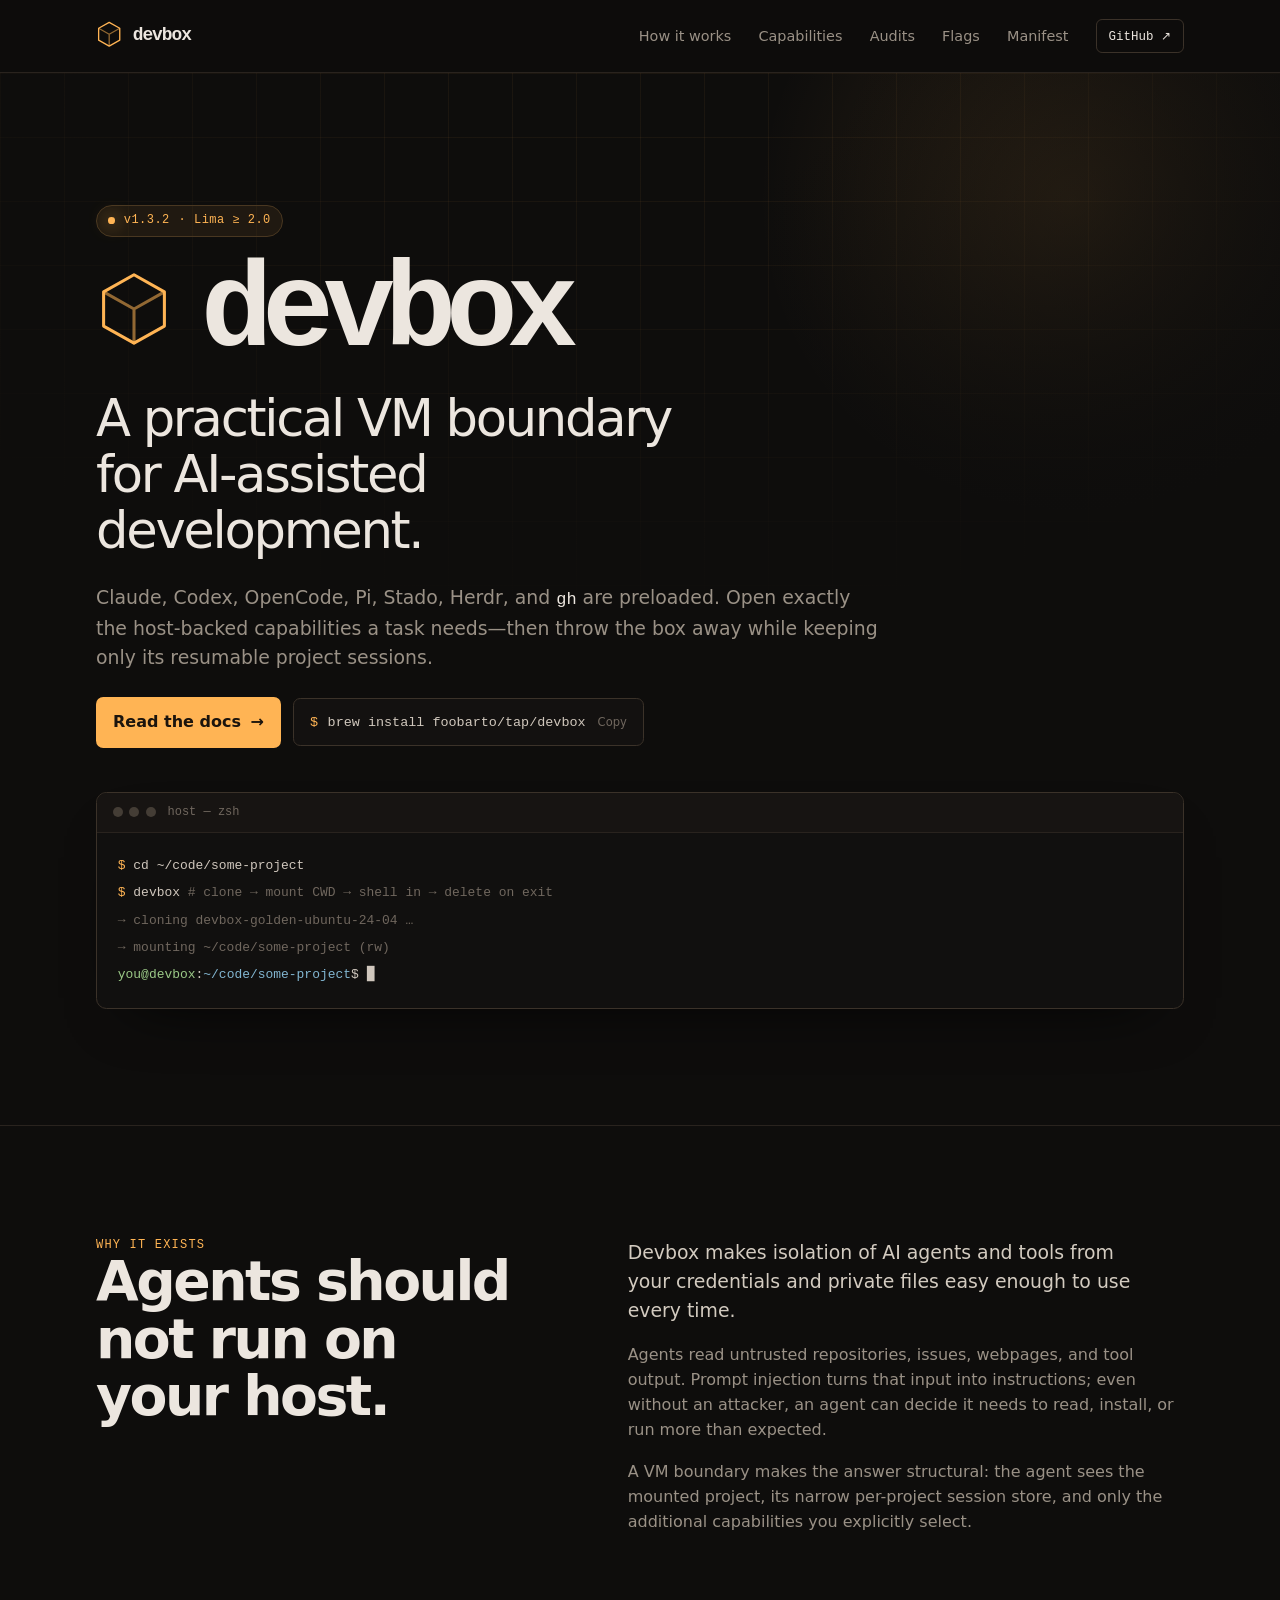
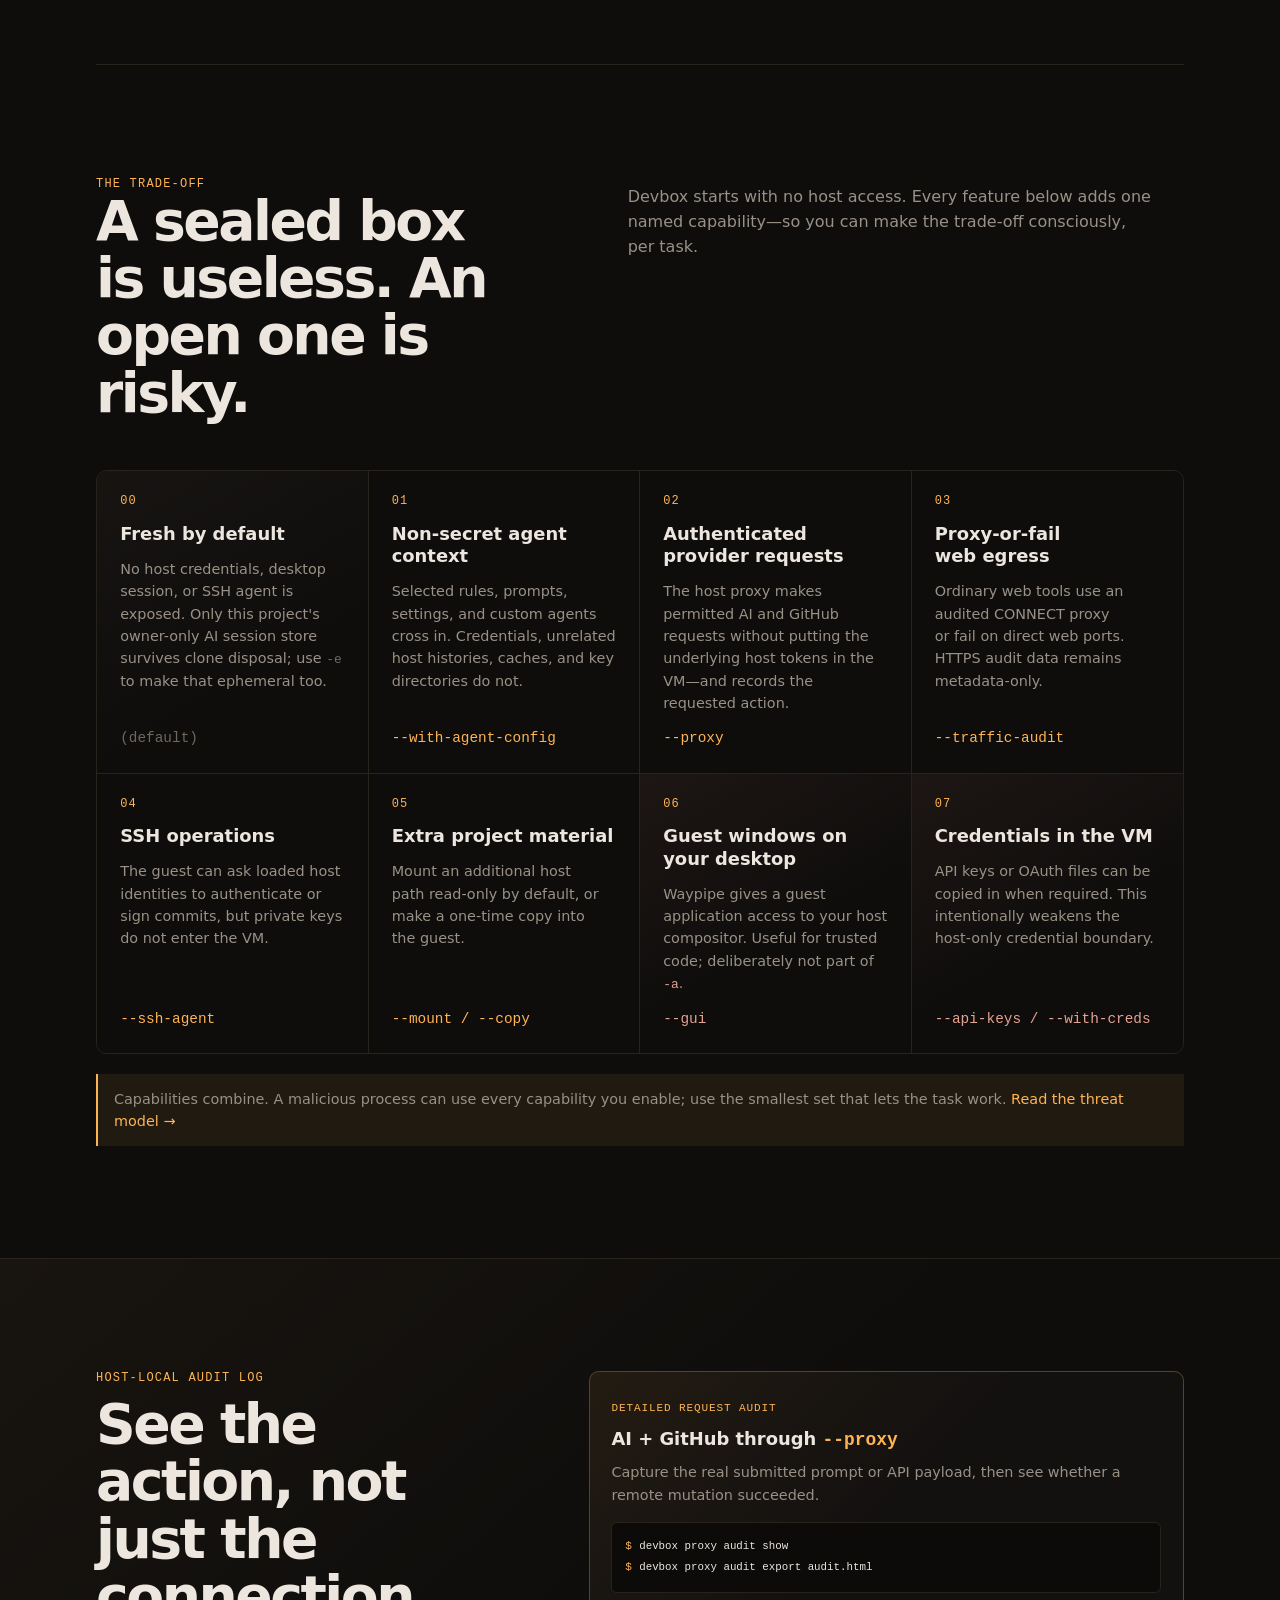
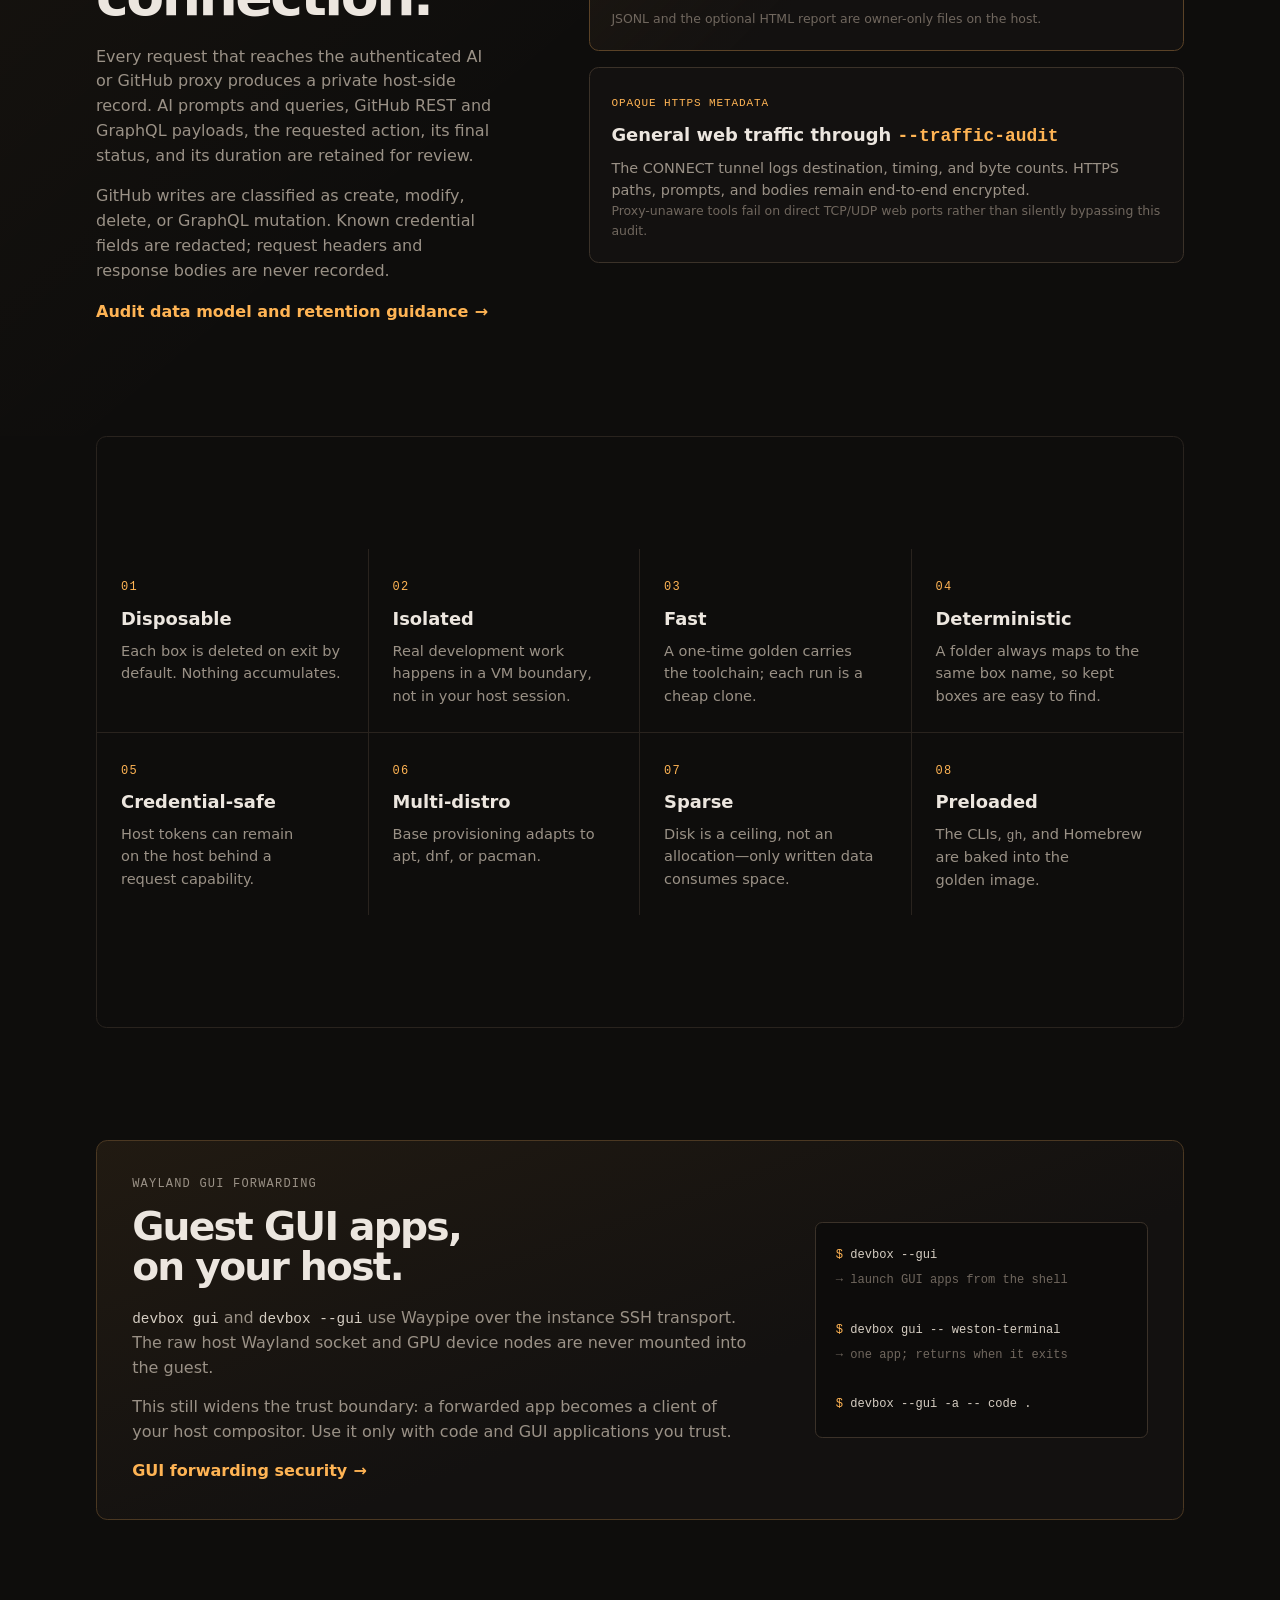
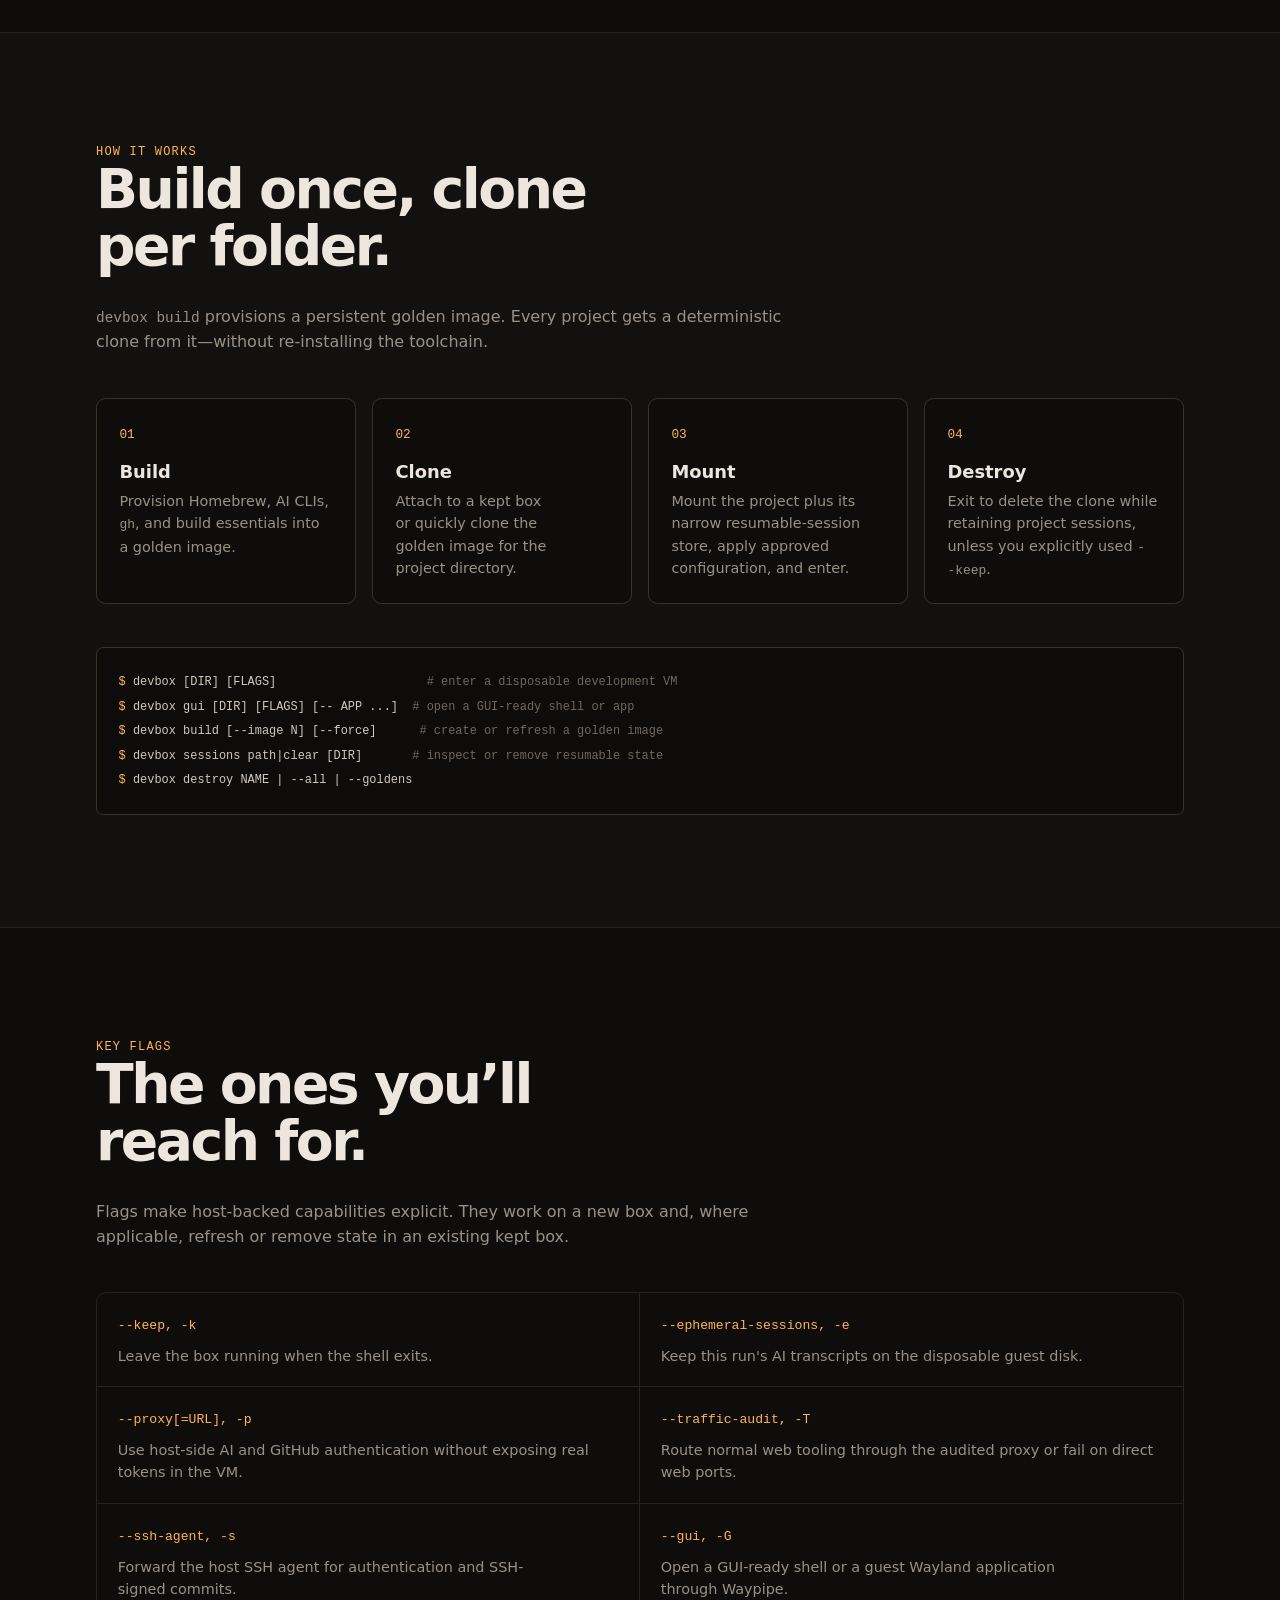
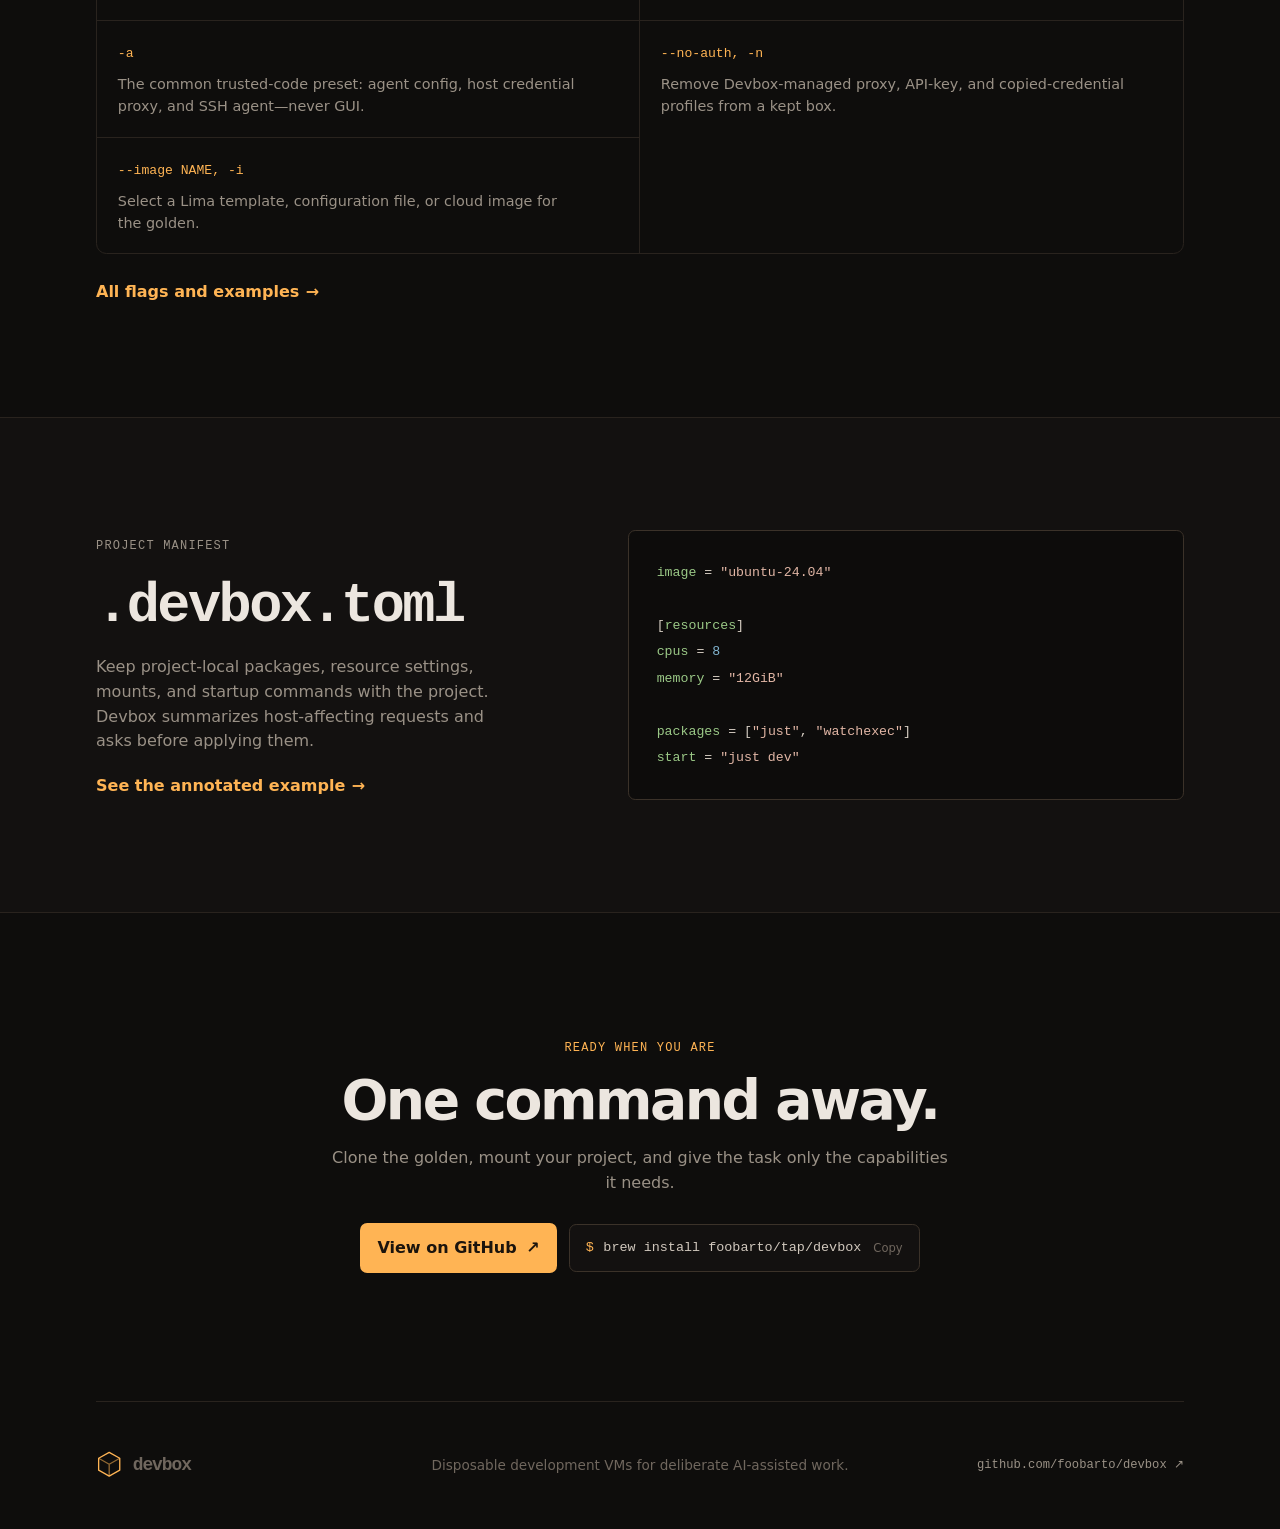
==== docs/index.html @ a34a67bb "Release v1.3.2 Survive a degraded GitHub raw-content tier when fetching the Homebrew installer, fail" ====
<!doctype html>
<html lang="en">
  <head>
    <meta charset="utf-8">
    <meta name="viewport" content="width=device-width, initial-scale=1">
    <meta name="description" content="Disposable, CWD-mounted development VMs on Lima/QEMU, built for secure AI-assisted development.">
    <meta name="theme-color" content="#0e0d0c">
    <link rel="canonical" href="https://devbox.foobarto.me/">
    <link rel="icon" href="assets/favicon.svg" type="image/svg+xml">
    <meta property="og:title" content="devbox — agents should not run on your host">
    <meta property="og:description" content="Disposable, CWD-mounted development VMs with explicit, capability-based access to host services.">
    <meta property="og:type" content="website">
    <meta property="og:url" content="https://devbox.foobarto.me/">
    <title>devbox — disposable development VMs</title>
    <link rel="stylesheet" href="assets/site.css">
    <script defer src="assets/site.js"></script>
  </head>
  <body>
    <a class="skip-link" href="#main">Skip to content</a>
    <header class="site-header">
      <a class="brand" href="#top" aria-label="devbox home">
        <svg class="brand-mark" viewBox="0 0 60 66" aria-hidden="true">
          <path d="M30 3 54 16.5v27L30 57 6 43.5v-27L30 3Z"></path>
          <path d="m6 16.5 24 13.5 24-13.5M30 30v27"></path>
        </svg>
        <span>devbox</span>
      </a>
      <button class="menu-button" type="button" aria-expanded="false" aria-controls="site-nav">
        <span class="sr-only">Toggle navigation</span>
        <span></span><span></span>
      </button>
      <nav id="site-nav" class="site-nav" aria-label="Main navigation">
        <a href="#how">How it works</a>
        <a href="#capabilities">Capabilities</a>
        <a href="#audit">Audits</a>
        <a href="#flags">Flags</a>
        <a href="#manifest">Manifest</a>
        <a class="github-link" href="https://github.com/foobarto/devbox">GitHub <span aria-hidden="true">↗</span></a>
      </nav>
    </header>

    <main id="main">
      <section id="top" class="hero section-grid">
        <div class="hero-glow" aria-hidden="true"></div>
        <div class="shell hero-copy">
          <p class="eyebrow"><span class="status-dot" aria-hidden="true"></span> <span data-current-version>v1.3.2</span> · Lima ≥ 2.0</p>
          <div class="hero-title">
            <svg class="hero-mark" viewBox="0 0 60 66" aria-hidden="true">
              <path d="M30 3 54 16.5v27L30 57 6 43.5v-27L30 3Z"></path>
              <path d="m6 16.5 24 13.5 24-13.5M30 30v27"></path>
            </svg>
            <h1>devbox</h1>
          </div>
          <p class="hero-lede">A practical VM boundary for AI-assisted development.</p>
          <p class="hero-detail">Claude, Codex, OpenCode, Pi, Stado, Herdr, and <code>gh</code> are preloaded. Open exactly the host-backed capabilities a task needs—then throw the box away while keeping only its resumable project sessions.</p>
          <div class="hero-actions">
            <a class="button button-primary" href="https://github.com/foobarto/devbox#readme">Read the docs <span aria-hidden="true">→</span></a>
            <button class="install-command" type="button" data-copy="brew install foobarto/tap/devbox" aria-label="Copy installation command">
              <span aria-hidden="true">$</span> brew install foobarto/tap/devbox <span class="copy-label">Copy</span>
            </button>
          </div>
          <div class="terminal" aria-label="Example devbox session">
            <div class="terminal-bar"><span></span><span></span><span></span><small>host — zsh</small></div>
            <pre><code><span class="prompt">$</span> cd ~/code/some-project
<span class="prompt">$</span> devbox <span class="comment"># clone → mount CWD → shell in → delete on exit</span>
<span class="output">→ cloning devbox-golden-ubuntu-24-04 …</span>
<span class="output">→ mounting ~/code/some-project (rw)</span>
<span class="user">you@devbox</span>:<span class="path">~/code/some-project</span>$ <span class="cursor">▊</span></code></pre>
          </div>
        </div>
      </section>

      <section class="intro shell section">
        <div>
          <p class="eyebrow">WHY IT EXISTS</p>
          <h2>Agents should not run on your host.</h2>
        </div>
        <div class="prose">
          <p class="lead">Devbox makes isolation of AI agents and tools from your credentials and private files easy enough to use every time.</p>
          <p>Agents read untrusted repositories, issues, webpages, and tool output. Prompt injection turns that input into instructions; even without an attacker, an agent can decide it needs to read, install, or run more than expected.</p>
          <p>A VM boundary makes the answer structural: the agent sees the mounted project, its narrow per-project session store, and only the additional capabilities you explicitly select.</p>
        </div>
      </section>

      <section id="capabilities" class="shell section section-capabilities">
        <div class="section-heading">
          <div>
            <p class="eyebrow">THE TRADE-OFF</p>
            <h2>A sealed box is useless. An open one is risky.</h2>
          </div>
          <p>Devbox starts with no host access. Every feature below adds one named capability—so you can make the trade-off consciously, per task.</p>
        </div>
        <div class="capability-grid">
          <article class="capability default">
            <p class="capability-number">00</p><h3>Fresh by default</h3>
            <p>No host credentials, desktop session, or SSH agent is exposed. Only this project's owner-only AI session store survives clone disposal; use <code>-e</code> to make that ephemeral too.</p>
            <code>(default)</code>
          </article>
          <article class="capability">
            <p class="capability-number">01</p><h3>Non-secret agent context</h3>
            <p>Selected rules, prompts, settings, and custom agents cross in. Credentials, unrelated host histories, caches, and key directories do not.</p>
            <code>--with-agent-config</code>
          </article>
          <article class="capability">
            <p class="capability-number">02</p><h3>Authenticated provider requests</h3>
            <p>The host proxy makes permitted AI and GitHub requests without putting the underlying host tokens in the VM—and records the requested action.</p>
            <code>--proxy</code>
          </article>
          <article class="capability">
            <p class="capability-number">03</p><h3>Proxy-or-fail web egress</h3>
            <p>Ordinary web tools use an audited CONNECT proxy or fail on direct web ports. HTTPS audit data remains metadata-only.</p>
            <code>--traffic-audit</code>
          </article>
          <article class="capability">
            <p class="capability-number">04</p><h3>SSH operations</h3>
            <p>The guest can ask loaded host identities to authenticate or sign commits, but private keys do not enter the VM.</p>
            <code>--ssh-agent</code>
          </article>
          <article class="capability">
            <p class="capability-number">05</p><h3>Extra project material</h3>
            <p>Mount an additional host path read-only by default, or make a one-time copy into the guest.</p>
            <code>--mount / --copy</code>
          </article>
          <article class="capability warning">
            <p class="capability-number">06</p><h3>Guest windows on your desktop</h3>
            <p>Waypipe gives a guest application access to your host compositor. Useful for trusted code; deliberately not part of <code>-a</code>.</p>
            <code>--gui</code>
          </article>
          <article class="capability warning">
            <p class="capability-number">07</p><h3>Credentials in the VM</h3>
            <p>API keys or OAuth files can be copied in when required. This intentionally weakens the host-only credential boundary.</p>
            <code>--api-keys / --with-creds</code>
          </article>
        </div>
        <p class="security-note">Capabilities combine. A malicious process can use every capability you enable; use the smallest set that lets the task work. <a href="https://github.com/foobarto/devbox/blob/main/docs/agent-capabilities-security.md">Read the threat model <span aria-hidden="true">→</span></a></p>
      </section>

      <section id="audit" class="audit section">
        <div class="shell audit-layout">
          <div class="audit-copy">
            <p class="eyebrow">HOST-LOCAL AUDIT LOG</p>
            <h2>See the action, not just the connection.</h2>
            <p>Every request that reaches the authenticated AI or GitHub proxy produces a private host-side record. AI prompts and queries, GitHub REST and GraphQL payloads, the requested action, its final status, and its duration are retained for review.</p>
            <p>GitHub writes are classified as create, modify, delete, or GraphQL mutation. Known credential fields are redacted; request headers and response bodies are never recorded.</p>
            <a class="text-link" href="https://github.com/foobarto/devbox/blob/main/docs/proxy-audit.md">Audit data model and retention guidance <span aria-hidden="true">→</span></a>
          </div>
          <div class="audit-cards">
            <article>
              <span>DETAILED REQUEST AUDIT</span>
              <h3>AI + GitHub through <code>--proxy</code></h3>
              <p>Capture the real submitted prompt or API payload, then see whether a remote mutation succeeded.</p>
              <pre><code><span class="prompt">$</span> devbox proxy audit show
<span class="prompt">$</span> devbox proxy audit export audit.html</code></pre>
              <small>JSONL and the optional HTML report are owner-only files on the host.</small>
            </article>
            <article>
              <span>OPAQUE HTTPS METADATA</span>
              <h3>General web traffic through <code>--traffic-audit</code></h3>
              <p>The CONNECT tunnel logs destination, timing, and byte counts. HTTPS paths, prompts, and bodies remain end-to-end encrypted.</p>
              <small>Proxy-unaware tools fail on direct TCP/UDP web ports rather than silently bypassing this audit.</small>
            </article>
          </div>
        </div>
      </section>

      <section class="shell value-grid section" aria-label="Devbox properties">
        <article><span>01</span><h3>Disposable</h3><p>Each box is deleted on exit by default. Nothing accumulates.</p></article>
        <article><span>02</span><h3>Isolated</h3><p>Real development work happens in a VM boundary, not in your host session.</p></article>
        <article><span>03</span><h3>Fast</h3><p>A one-time golden carries the toolchain; each run is a cheap clone.</p></article>
        <article><span>04</span><h3>Deterministic</h3><p>A folder always maps to the same box name, so kept boxes are easy to find.</p></article>
        <article><span>05</span><h3>Credential-safe</h3><p>Host tokens can remain on the host behind a request capability.</p></article>
        <article><span>06</span><h3>Multi-distro</h3><p>Base provisioning adapts to apt, dnf, or pacman.</p></article>
        <article><span>07</span><h3>Sparse</h3><p>Disk is a ceiling, not an allocation—only written data consumes space.</p></article>
        <article><span>08</span><h3>Preloaded</h3><p>The CLIs, <code>gh</code>, and Homebrew are baked into the golden image.</p></article>
      </section>

      <section class="shell feature-panel" aria-labelledby="gui-title">
        <div>
          <p class="eyebrow">WAYLAND GUI FORWARDING</p>
          <h2 id="gui-title">Guest GUI apps, on your host.</h2>
          <p><code>devbox gui</code> and <code>devbox --gui</code> use Waypipe over the instance SSH transport. The raw host Wayland socket and GPU device nodes are never mounted into the guest.</p>
          <p class="muted">This still widens the trust boundary: a forwarded app becomes a client of your host compositor. Use it only with code and GUI applications you trust.</p>
          <a class="text-link" href="https://github.com/foobarto/devbox/blob/main/docs/gui-security.md">GUI forwarding security <span aria-hidden="true">→</span></a>
        </div>
        <pre class="command-block"><code><span class="prompt">$</span> devbox --gui
<span class="comment">→ launch GUI apps from the shell</span>

<span class="prompt">$</span> devbox gui -- weston-terminal
<span class="comment">→ one app; returns when it exits</span>

<span class="prompt">$</span> devbox --gui -a -- code .</code></pre>
      </section>

      <section id="how" class="how section">
        <div class="shell">
          <div class="section-heading stacked">
            <div><p class="eyebrow">HOW IT WORKS</p><h2>Build once, clone per folder.</h2></div>
            <p><code>devbox build</code> provisions a persistent golden image. Every project gets a deterministic clone from it—without re-installing the toolchain.</p>
          </div>
          <ol class="steps">
            <li><span>01</span><h3>Build</h3><p>Provision Homebrew, AI CLIs, <code>gh</code>, and build essentials into a golden image.</p></li>
            <li><span>02</span><h3>Clone</h3><p>Attach to a kept box or quickly clone the golden image for the project directory.</p></li>
            <li><span>03</span><h3>Mount</h3><p>Mount the project plus its narrow resumable-session store, apply approved configuration, and enter.</p></li>
            <li><span>04</span><h3>Destroy</h3><p>Exit to delete the clone while retaining project sessions, unless you explicitly used <code>--keep</code>.</p></li>
          </ol>
          <pre class="usage-block"><code><span class="prompt">$</span> devbox [DIR] [FLAGS]                     <span class="comment"># enter a disposable development VM</span>
<span class="prompt">$</span> devbox gui [DIR] [FLAGS] [-- APP ...]  <span class="comment"># open a GUI-ready shell or app</span>
<span class="prompt">$</span> devbox build [--image N] [--force]      <span class="comment"># create or refresh a golden image</span>
<span class="prompt">$</span> devbox sessions path|clear [DIR]       <span class="comment"># inspect or remove resumable state</span>
<span class="prompt">$</span> devbox destroy NAME | --all | --goldens</code></pre>
        </div>
      </section>

      <section id="flags" class="shell section">
        <div class="section-heading stacked"><div><p class="eyebrow">KEY FLAGS</p><h2>The ones you’ll reach for.</h2></div><p>Flags make host-backed capabilities explicit. They work on a new box and, where applicable, refresh or remove state in an existing kept box.</p></div>
        <div class="flag-list">
          <article><code>--keep, -k</code><p>Leave the box running when the shell exits.</p></article>
          <article><code>--ephemeral-sessions, -e</code><p>Keep this run's AI transcripts on the disposable guest disk.</p></article>
          <article><code>--proxy[=URL], -p</code><p>Use host-side AI and GitHub authentication without exposing real tokens in the VM.</p></article>
          <article><code>--traffic-audit, -T</code><p>Route normal web tooling through the audited proxy or fail on direct web ports.</p></article>
          <article><code>--ssh-agent, -s</code><p>Forward the host SSH agent for authentication and SSH-signed commits.</p></article>
          <article><code>--gui, -G</code><p>Open a GUI-ready shell or a guest Wayland application through Waypipe.</p></article>
          <article><code>-a</code><p>The common trusted-code preset: agent config, host credential proxy, and SSH agent—never GUI.</p></article>
          <article><code>--no-auth, -n</code><p>Remove Devbox-managed proxy, API-key, and copied-credential profiles from a kept box.</p></article>
          <article><code>--image NAME, -i</code><p>Select a Lima template, configuration file, or cloud image for the golden.</p></article>
        </div>
        <a class="text-link" href="https://github.com/foobarto/devbox#usage">All flags and examples <span aria-hidden="true">→</span></a>
      </section>

      <section id="manifest" class="manifest section">
        <div class="shell manifest-layout">
          <div><p class="eyebrow">PROJECT MANIFEST</p><h2><code>.devbox.toml</code></h2><p>Keep project-local packages, resource settings, mounts, and startup commands with the project. Devbox summarizes host-affecting requests and asks before applying them.</p><a class="text-link" href="https://github.com/foobarto/devbox/blob/main/examples/.devbox.toml">See the annotated example <span aria-hidden="true">→</span></a></div>
          <pre class="toml"><code><span class="toml-key">image</span> = <span class="toml-string">"ubuntu-24.04"</span>

[<span class="toml-key">resources</span>]
<span class="toml-key">cpus</span> = <span class="toml-number">8</span>
<span class="toml-key">memory</span> = <span class="toml-string">"12GiB"</span>

<span class="toml-key">packages</span> = [<span class="toml-string">"just"</span>, <span class="toml-string">"watchexec"</span>]
<span class="toml-key">start</span> = <span class="toml-string">"just dev"</span></code></pre>
        </div>
      </section>

      <section class="cta">
        <div class="shell"><p class="eyebrow">READY WHEN YOU ARE</p><h2>One command away.</h2><p>Clone the golden, mount your project, and give the task only the capabilities it needs.</p><div class="hero-actions"><a class="button button-primary" href="https://github.com/foobarto/devbox">View on GitHub <span aria-hidden="true">↗</span></a><button class="install-command" type="button" data-copy="brew install foobarto/tap/devbox"><span aria-hidden="true">$</span> brew install foobarto/tap/devbox <span class="copy-label">Copy</span></button></div></div>
      </section>
    </main>

    <footer class="site-footer shell">
      <a class="brand" href="#top" aria-label="Back to top"><svg class="brand-mark" viewBox="0 0 60 66" aria-hidden="true"><path d="M30 3 54 16.5v27L30 57 6 43.5v-27L30 3Z"></path><path d="m6 16.5 24 13.5 24-13.5M30 30v27"></path></svg><span>devbox</span></a>
      <p>Disposable development VMs for deliberate AI-assisted work.</p>
      <a href="https://github.com/foobarto/devbox">github.com/foobarto/devbox <span aria-hidden="true">↗</span></a>
    </footer>
  </body>
</html>
---- docs/assets/site.css ----
:root {
  color-scheme: dark;
  --bg: #0e0d0c;
  --surface: #131110;
  --surface-raised: #171412;
  --line: #29231e;
  --line-bright: #3b3229;
  --ink: #ece6df;
  --muted: #9a9186;
  --faint: #70675e;
  --accent: #ffb454;
  --accent-soft: rgb(255 180 84 / 0.08);
  --danger: #d98576;
  --sans: "Space Grotesk", ui-sans-serif, system-ui, -apple-system, BlinkMacSystemFont, "Segoe UI", sans-serif;
  --mono: "JetBrains Mono", "SFMono-Regular", Consolas, "Liberation Mono", monospace;
}

* { box-sizing: border-box; }
html { scroll-behavior: smooth; scroll-padding-top: 5.5rem; }
body { margin: 0; min-width: 20rem; background: var(--bg); color: var(--ink); font-family: var(--sans); line-height: 1.55; }
a { color: inherit; text-decoration: none; }
a:hover { color: var(--accent); }
button { font: inherit; }
code, pre { font-family: var(--mono); }
code { font-size: 0.9em; }

.skip-link { position: fixed; z-index: 100; top: 1rem; left: 1rem; transform: translateY(-200%); padding: 0.7rem 1rem; border-radius: 0.35rem; background: var(--accent); color: #19130c; font-weight: 700; }
.skip-link:focus { transform: none; }
.sr-only { position: absolute; width: 1px; height: 1px; overflow: hidden; clip: rect(0 0 0 0); white-space: nowrap; }
.shell { width: min(100% - 3rem, 68rem); margin: 0 auto; }
.section { padding-block: clamp(4.5rem, 9vw, 7rem); }
.section-grid { border-bottom: 1px solid var(--line); }
.eyebrow, .capability-number, .value-grid span { margin: 0; color: var(--accent); font: 500 0.75rem/1.3 var(--mono); letter-spacing: 0.1em; text-transform: uppercase; }
h1, h2, h3, p { text-wrap: pretty; }
h2 { max-width: 13ch; margin: 0; font-size: clamp(2.1rem, 5vw, 3.45rem); line-height: 1.04; letter-spacing: -0.045em; }
h3 { margin: 0; font-size: 1.12rem; line-height: 1.25; }
.muted { color: var(--faint); }
.text-link { display: inline-flex; gap: 0.4rem; align-items: center; color: var(--accent); font-weight: 600; }
.text-link:hover { color: #ffcf8f; }

.site-header { position: sticky; top: 0; z-index: 10; display: flex; align-items: center; justify-content: space-between; gap: 1.5rem; min-height: 4.55rem; padding: 0.75rem max(1.5rem, calc((100% - 68rem) / 2)); border-bottom: 1px solid var(--line); background: rgb(14 13 12 / 0.91); backdrop-filter: blur(0.75rem); }
.brand { display: inline-flex; flex: none; align-items: center; gap: 0.65rem; font: 700 1.12rem/1 var(--mono); letter-spacing: -0.06em; }
.brand:hover { color: var(--ink); }
.brand-mark { width: 1.65rem; height: 1.82rem; fill: none; stroke: var(--accent); stroke-linejoin: round; stroke-width: 3; }
.brand-mark path:last-child { opacity: 0.55; }
.site-nav { display: flex; align-items: center; gap: clamp(0.9rem, 2.6vw, 1.7rem); color: var(--muted); font-size: 0.9rem; }
.site-nav a { white-space: nowrap; }
.github-link { padding: 0.5rem 0.75rem; border: 1px solid var(--line-bright); border-radius: 0.38rem; color: var(--ink); font: 0.78rem var(--mono); }
.menu-button { display: none; border: 0; background: none; color: var(--ink); }

.hero { position: relative; overflow: hidden; isolation: isolate; padding: clamp(5rem, 13vw, 8.25rem) 0 clamp(5rem, 11vw, 7.25rem); background-image: linear-gradient(rgb(255 180 84 / 0.055) 1px, transparent 1px), linear-gradient(90deg, rgb(255 180 84 / 0.055) 1px, transparent 1px); background-size: 4rem 4rem; }
.hero::after { position: absolute; z-index: -1; inset: 0; background: radial-gradient(ellipse 105% 75% at 50% 0%, transparent 15%, var(--bg) 70%); content: ""; }
.hero-glow { position: absolute; z-index: -2; top: -13rem; right: -8rem; width: 42rem; height: 42rem; border-radius: 50%; background: radial-gradient(circle, rgb(255 180 84 / 0.13), transparent 66%); }
.hero-copy { display: grid; justify-items: start; gap: 1.55rem; animation: rise 0.7s ease both; }
.hero .eyebrow { display: inline-flex; align-items: center; gap: 0.55rem; padding: 0.45rem 0.7rem; border: 1px solid #493721; border-radius: 100vw; background: var(--accent-soft); letter-spacing: 0.04em; text-transform: none; }
.status-dot { width: 0.42rem; height: 0.42rem; border-radius: 50%; background: var(--accent); box-shadow: 0 0 1.1rem var(--accent); animation: blink 1.8s steps(1) infinite; }
.hero-title { display: flex; align-items: center; gap: clamp(1rem, 3vw, 1.8rem); }
.hero-mark { width: clamp(3.2rem, 7vw, 4.75rem); height: auto; fill: none; stroke: var(--accent); stroke-linejoin: round; stroke-width: 2.4; }
.hero-mark path:last-child { opacity: 0.55; }
h1 { margin: 0; font: 700 clamp(3.65rem, 12vw, 7.5rem) / 0.86 var(--mono); letter-spacing: -0.09em; }
.hero-lede { max-width: 19ch; margin: 0; font-size: clamp(1.9rem, 4.4vw, 3.2rem); line-height: 1.1; letter-spacing: -0.045em; }
.hero-detail { max-width: 49rem; margin: 0; color: var(--muted); font-size: clamp(1rem, 2vw, 1.18rem); }
.hero-detail code { color: var(--ink); }
.hero-actions { display: flex; flex-wrap: wrap; gap: 0.75rem; align-items: center; }
.button, .install-command { display: inline-flex; align-items: center; gap: 0.6rem; min-height: 3rem; padding: 0.75rem 1rem; border-radius: 0.45rem; border: 1px solid transparent; cursor: pointer; }
.button-primary { background: var(--accent); color: #1b140d; font-weight: 700; }
.button-primary:hover { background: #ffca80; color: #1b140d; }
.install-command { max-width: 100%; border-color: var(--line-bright); background: var(--surface); color: #d1c8bd; font: 0.84rem var(--mono); text-align: left; }
.install-command > span:first-child { color: var(--accent); }
.copy-label { margin-left: 0.15rem; color: var(--faint); font: 0.72rem var(--sans); }
.install-command:hover, .install-command:focus-visible { border-color: var(--accent); }
.terminal { width: 100%; margin-top: 1.2rem; overflow: hidden; border: 1px solid var(--line-bright); border-radius: 0.65rem; background: #11100f; box-shadow: 0 1.7rem 4rem -2.4rem #000; }
.terminal-bar { display: flex; align-items: center; gap: 0.4rem; min-height: 2.5rem; padding: 0 1rem; border-bottom: 1px solid var(--line); background: var(--surface-raised); }
.terminal-bar span { width: 0.62rem; height: 0.62rem; border-radius: 50%; background: #443d35; }
.terminal-bar small { margin-left: 0.35rem; color: var(--faint); font: 0.75rem var(--mono); }
pre { margin: 0; overflow-x: auto; }
.terminal pre { padding: 1.2rem 1.3rem; color: #d0c7bd; font-size: clamp(0.72rem, 1.8vw, 0.9rem); line-height: 1.9; }
.prompt { color: var(--accent); }.comment, .output { color: var(--faint); }.user { color: #9bc987; }.path { color: #82b6d1; }.cursor { animation: blink 1.1s steps(1) infinite; }

.intro, .section-heading, .manifest-layout { display: grid; grid-template-columns: minmax(0, 0.86fr) minmax(0, 1.14fr); gap: clamp(2.4rem, 9vw, 7rem); align-items: start; }
.prose { color: var(--muted); font-size: 1rem; }
.prose p { margin: 0 0 1.1rem; }.prose .lead { color: #d3cbc0; font-size: 1.18rem; }
.section-capabilities { border-top: 1px solid var(--line); }
.section-heading > p, .manifest-layout > div > p { max-width: 36rem; margin: 0.5rem 0 0; color: var(--muted); }
.section-heading.stacked { display: flex; flex-direction: column; gap: 1.35rem; }.section-heading.stacked > p { max-width: 44rem; }
.capability-grid { display: grid; grid-template-columns: repeat(4, 1fr); margin-top: 3rem; overflow: hidden; border: 1px solid var(--line); border-radius: 0.65rem; }
.capability { display: flex; min-height: 16rem; flex-direction: column; align-items: flex-start; gap: 0.8rem; padding: 1.45rem; border-right: 1px solid var(--line); border-bottom: 1px solid var(--line); background: var(--bg); }
.capability:nth-child(4n) { border-right: 0; }.capability:nth-last-child(-n + 4) { border-bottom: 0; }
.capability p:not(.capability-number) { margin: 0; color: var(--muted); font-size: 0.9rem; }.capability code { margin-top: auto; color: var(--accent); }
.capability.default { background: linear-gradient(150deg, var(--surface-raised), var(--bg) 70%); }.capability.default code { color: var(--faint); }.capability.warning { background: linear-gradient(150deg, rgb(217 133 118 / 0.075), var(--bg) 60%); }.capability.warning code { color: #e4a292; }
.security-note { margin: 1.25rem 0 0; padding: 0.85rem 1rem; border-left: 2px solid var(--accent); background: var(--accent-soft); color: var(--muted); font-size: 0.9rem; }
.security-note a { color: var(--accent); }

.audit { border-top: 1px solid var(--line); background: linear-gradient(140deg, rgb(255 180 84 / 0.045), transparent 48%); }.audit-layout { display: grid; grid-template-columns: minmax(0, 0.8fr) minmax(0, 1.2fr); gap: clamp(2.4rem, 8vw, 6rem); align-items: start; }.audit-copy h2 { margin: 0.55rem 0 1.2rem; }.audit-copy > p:not(.eyebrow) { margin: 0 0 1rem; color: var(--muted); }.audit-cards { display: grid; gap: 1rem; }.audit-cards article { padding: 1.35rem; border: 1px solid var(--line-bright); border-radius: 0.6rem; background: var(--surface); }.audit-cards article:first-child { border-color: #5a4227; background: linear-gradient(135deg, var(--accent-soft), var(--surface) 50%); }.audit-cards span { color: var(--accent); font: 0.69rem var(--mono); letter-spacing: 0.08em; }.audit-cards h3 { margin: 0.6rem 0; }.audit-cards h3 code { color: var(--accent); font-size: inherit; }.audit-cards p { margin: 0; color: var(--muted); font-size: 0.9rem; }.audit-cards pre { margin: 1rem 0; padding: 0.8rem; border: 1px solid var(--line); border-radius: 0.35rem; background: #0c0b0a; font-size: 0.75rem; line-height: 1.8; }.audit-cards small { display: block; color: var(--faint); font-size: 0.78rem; }

.value-grid { display: grid; grid-template-columns: repeat(4, 1fr); overflow: hidden; margin-bottom: clamp(4rem, 9vw, 7rem); border: 1px solid var(--line); border-radius: 0.65rem; }
.value-grid article { min-height: 11rem; padding: 1.5rem; border-right: 1px solid var(--line); border-bottom: 1px solid var(--line); }.value-grid article:nth-child(4n) { border-right: 0; }.value-grid article:nth-last-child(-n + 4) { border-bottom: 0; }.value-grid h3 { margin: 0.6rem 0; }.value-grid p { margin: 0; color: var(--muted); font-size: 0.91rem; }

.feature-panel { display: grid; grid-template-columns: minmax(0, 1.3fr) minmax(18rem, 0.7fr); gap: clamp(2rem, 6vw, 4rem); margin-bottom: clamp(4rem, 9vw, 7rem); padding: clamp(1.4rem, 4vw, 2.2rem); border: 1px solid #4b3822; border-radius: 0.7rem; background: linear-gradient(160deg, var(--accent-soft), var(--surface) 60%); }.feature-panel h2 { margin: 0.5rem 0 1.15rem; font-size: clamp(1.8rem, 4vw, 2.45rem); }.feature-panel p { margin: 0 0 0.9rem; color: var(--muted); }.feature-panel code { color: #d6cec3; }.command-block, .usage-block, .toml { border: 1px solid var(--line-bright); border-radius: 0.45rem; background: #0d0c0b; color: #d1c8bd; }.command-block { align-self: center; padding: 1.25rem; font-size: 0.84rem; line-height: 1.85; }

.how, .manifest { border-block: 1px solid var(--line); background: var(--surface); }.steps { display: grid; grid-template-columns: repeat(4, 1fr); gap: 1rem; margin: 2.7rem 0; padding: 0; list-style: none; }.steps li { padding: 1.4rem; border: 1px solid var(--line-bright); border-radius: 0.6rem; background: var(--bg); }.steps span { color: var(--accent); font: 0.8rem var(--mono); }.steps h3 { margin: 0.9rem 0 0.45rem; }.steps p { margin: 0; color: var(--muted); font-size: 0.9rem; }.usage-block { padding: 1.35rem; font-size: clamp(0.68rem, 1.6vw, 0.83rem); line-height: 1.85; }

.flag-list { display: grid; grid-template-columns: repeat(2, 1fr); gap: 0; margin: 2.6rem 0 1.6rem; overflow: hidden; border: 1px solid var(--line); border-radius: 0.65rem; }.flag-list article { padding: 1.2rem 1.3rem; border-right: 1px solid var(--line); border-bottom: 1px solid var(--line); }.flag-list article:nth-child(even) { border-right: 0; }.flag-list article:nth-last-child(-n + 2) { border-bottom: 0; }.flag-list code { color: var(--accent); font-size: 0.82rem; }.flag-list p { margin: 0.5rem 0 0; color: var(--muted); font-size: 0.9rem; }

.manifest-layout { align-items: center; }.manifest-layout h2 { margin: 0.5rem 0 1.2rem; }.manifest-layout h2 code { color: var(--ink); font-size: inherit; }.manifest-layout > div > p { max-width: 31rem; margin-bottom: 1.25rem; }.toml { padding: clamp(1.2rem, 3vw, 1.75rem); color: #d6cec3; font-size: clamp(0.76rem, 1.7vw, 0.92rem); line-height: 1.8; }.toml-key { color: #9bc987; }.toml-string { color: #e1b6a5; }.toml-number { color: #82b6d1; }

.cta { padding-block: clamp(5rem, 11vw, 8rem); text-align: center; }.cta .shell { display: grid; justify-items: center; gap: 1rem; }.cta h2 { max-width: none; }.cta p:not(.eyebrow) { max-width: 39rem; margin: 0; color: var(--muted); }.cta .hero-actions { justify-content: center; margin-top: 0.7rem; }
.site-footer { display: grid; grid-template-columns: 1fr auto 1fr; align-items: center; gap: 1rem; min-height: 8rem; padding-block: 2rem; border-top: 1px solid var(--line); color: var(--faint); font-size: 0.85rem; }.site-footer p { margin: 0; text-align: center; }.site-footer > a:last-child { justify-self: end; color: var(--muted); font-family: var(--mono); font-size: 0.76rem; }

@keyframes blink { 0%, 49% { opacity: 1; } 50%, 100% { opacity: 0; } }
@keyframes rise { from { opacity: 0; transform: translateY(0.7rem); } to { opacity: 1; transform: none; } }
@media (max-width: 55rem) { .capability-grid, .value-grid { grid-template-columns: repeat(2, 1fr); }.capability { min-height: 13.5rem; }.capability:nth-child(4n) { border-right: 1px solid var(--line); }.capability:nth-child(2n) { border-right: 0; }.capability:nth-last-child(-n + 4) { border-bottom: 1px solid var(--line); }.capability:nth-last-child(-n + 2) { border-bottom: 0; }.value-grid article:nth-child(4n) { border-right: 1px solid var(--line); }.value-grid article:nth-child(2n) { border-right: 0; }.value-grid article:nth-last-child(-n + 4) { border-bottom: 1px solid var(--line); }.value-grid article:nth-last-child(-n + 2) { border-bottom: 0; }.steps { grid-template-columns: repeat(2, 1fr); }.feature-panel, .audit-layout { grid-template-columns: 1fr; } }
@media (max-width: 43rem) { .shell { width: min(100% - 2rem, 68rem); }.site-header { min-height: 4.1rem; padding-inline: 1rem; }.menu-button { display: grid; gap: 0.3rem; width: 2.35rem; height: 2.35rem; place-content: center; border: 1px solid var(--line-bright); border-radius: 0.35rem; }.menu-button span:not(.sr-only) { display: block; width: 1rem; height: 1px; background: var(--ink); transition: transform 0.2s ease; }.menu-button[aria-expanded="true"] span:nth-child(2) { transform: translateY(0.2rem) rotate(45deg); }.menu-button[aria-expanded="true"] span:nth-child(3) { transform: translateY(-0.2rem) rotate(-45deg); }.site-nav { position: absolute; top: 100%; right: 0; left: 0; display: none; flex-direction: column; align-items: stretch; gap: 0; padding: 0.5rem 1rem 1rem; border-bottom: 1px solid var(--line); background: var(--surface-raised); }.site-nav.is-open { display: flex; }.site-nav a { padding: 0.75rem 0.5rem; }.github-link { margin-top: 0.35rem; text-align: center; }.hero { padding-block: 5rem; background-size: 3rem 3rem; }.hero-title { gap: 0.9rem; }.intro, .section-heading, .manifest-layout { grid-template-columns: 1fr; gap: 1.6rem; }.section-heading > p { margin-top: 0; }.capability-grid, .value-grid, .flag-list, .steps { grid-template-columns: 1fr; }.capability, .capability:nth-child(n), .value-grid article, .value-grid article:nth-child(n), .flag-list article, .flag-list article:nth-child(n) { border-right: 0; border-bottom: 1px solid var(--line); }.capability:last-child, .value-grid article:last-child, .flag-list article:last-child { border-bottom: 0; }.value-grid { margin-bottom: 4rem; }.install-command { width: 100%; overflow: hidden; white-space: nowrap; text-overflow: ellipsis; }.copy-label { margin-left: auto; }.site-footer { grid-template-columns: 1fr; justify-items: center; text-align: center; }.site-footer > a:last-child { justify-self: center; }.hero-actions { width: 100%; }.button { justify-content: center; width: 100%; }.feature-panel { margin-inline: 0; }.usage-block { padding: 1rem; } }
@media (prefers-reduced-motion: reduce) { *, *::before, *::after { scroll-behavior: auto !important; animation-duration: 0.01ms !important; animation-iteration-count: 1 !important; transition-duration: 0.01ms !important; } }
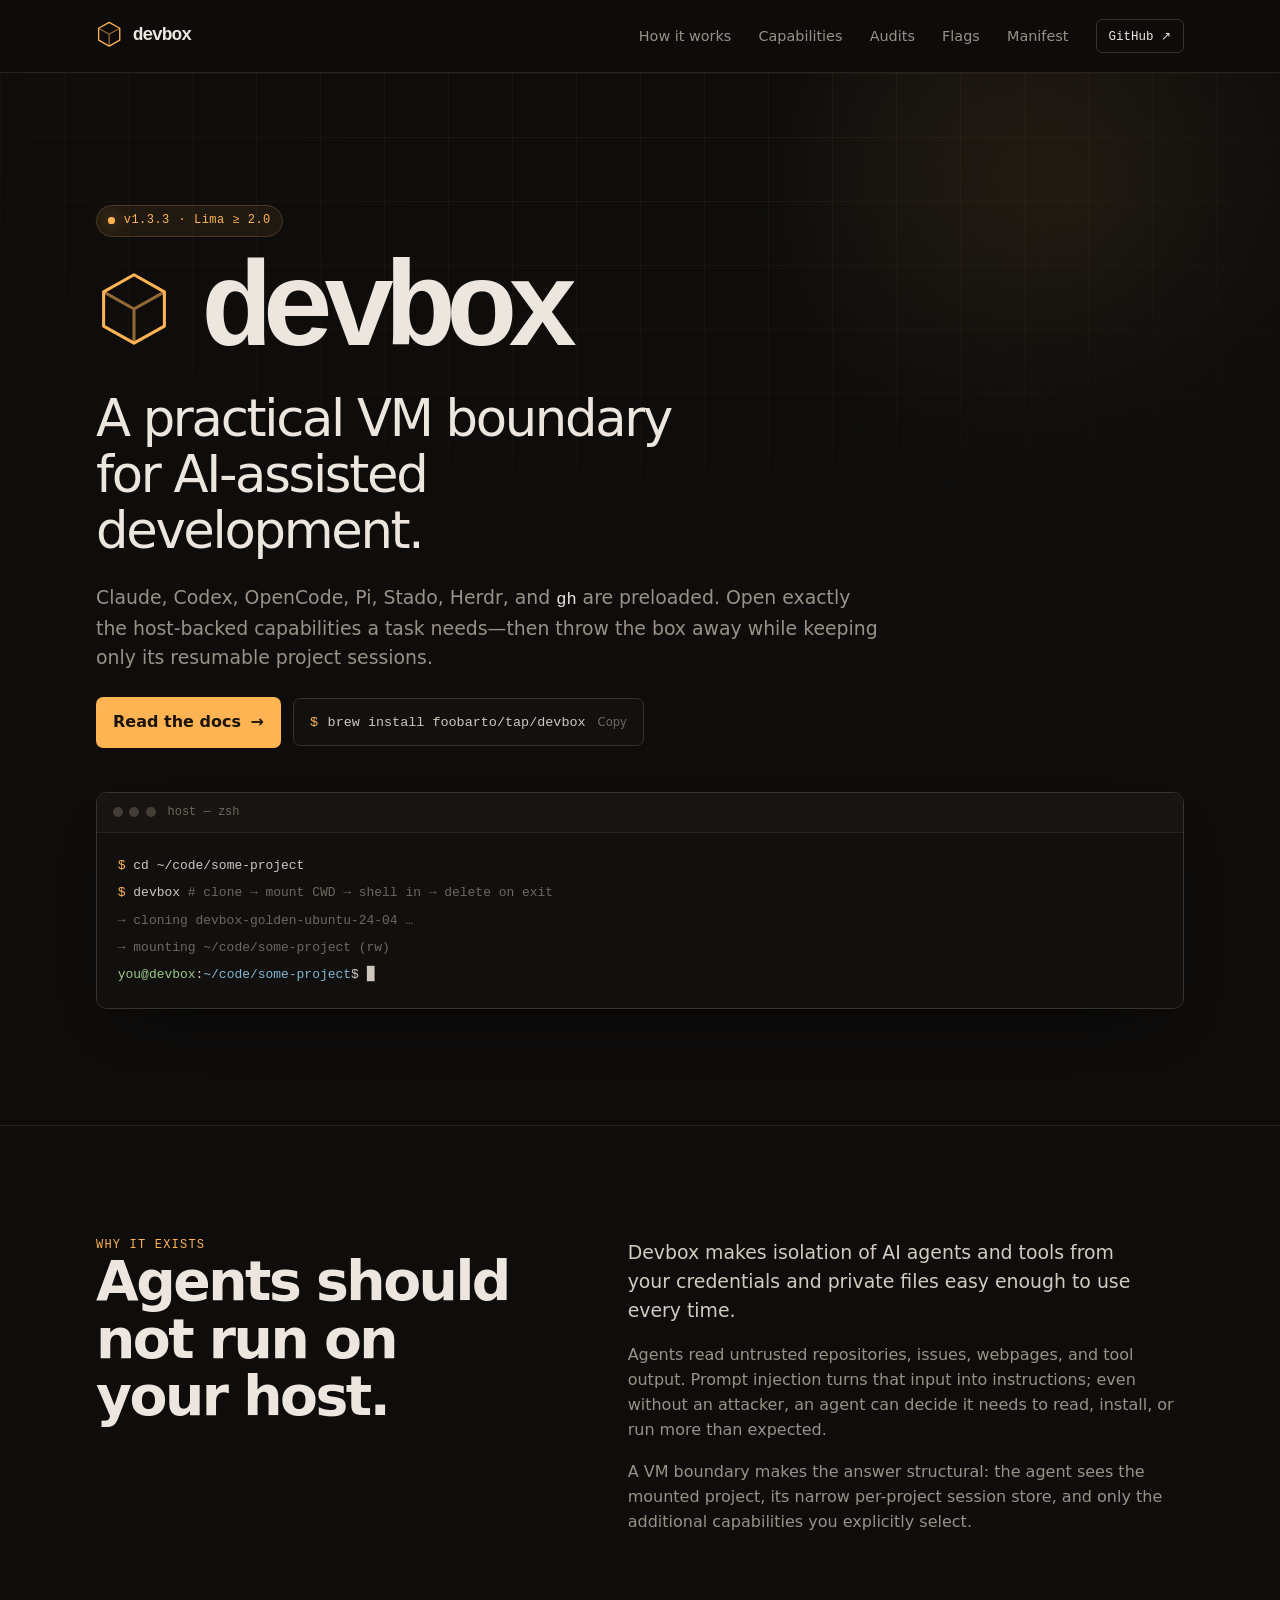
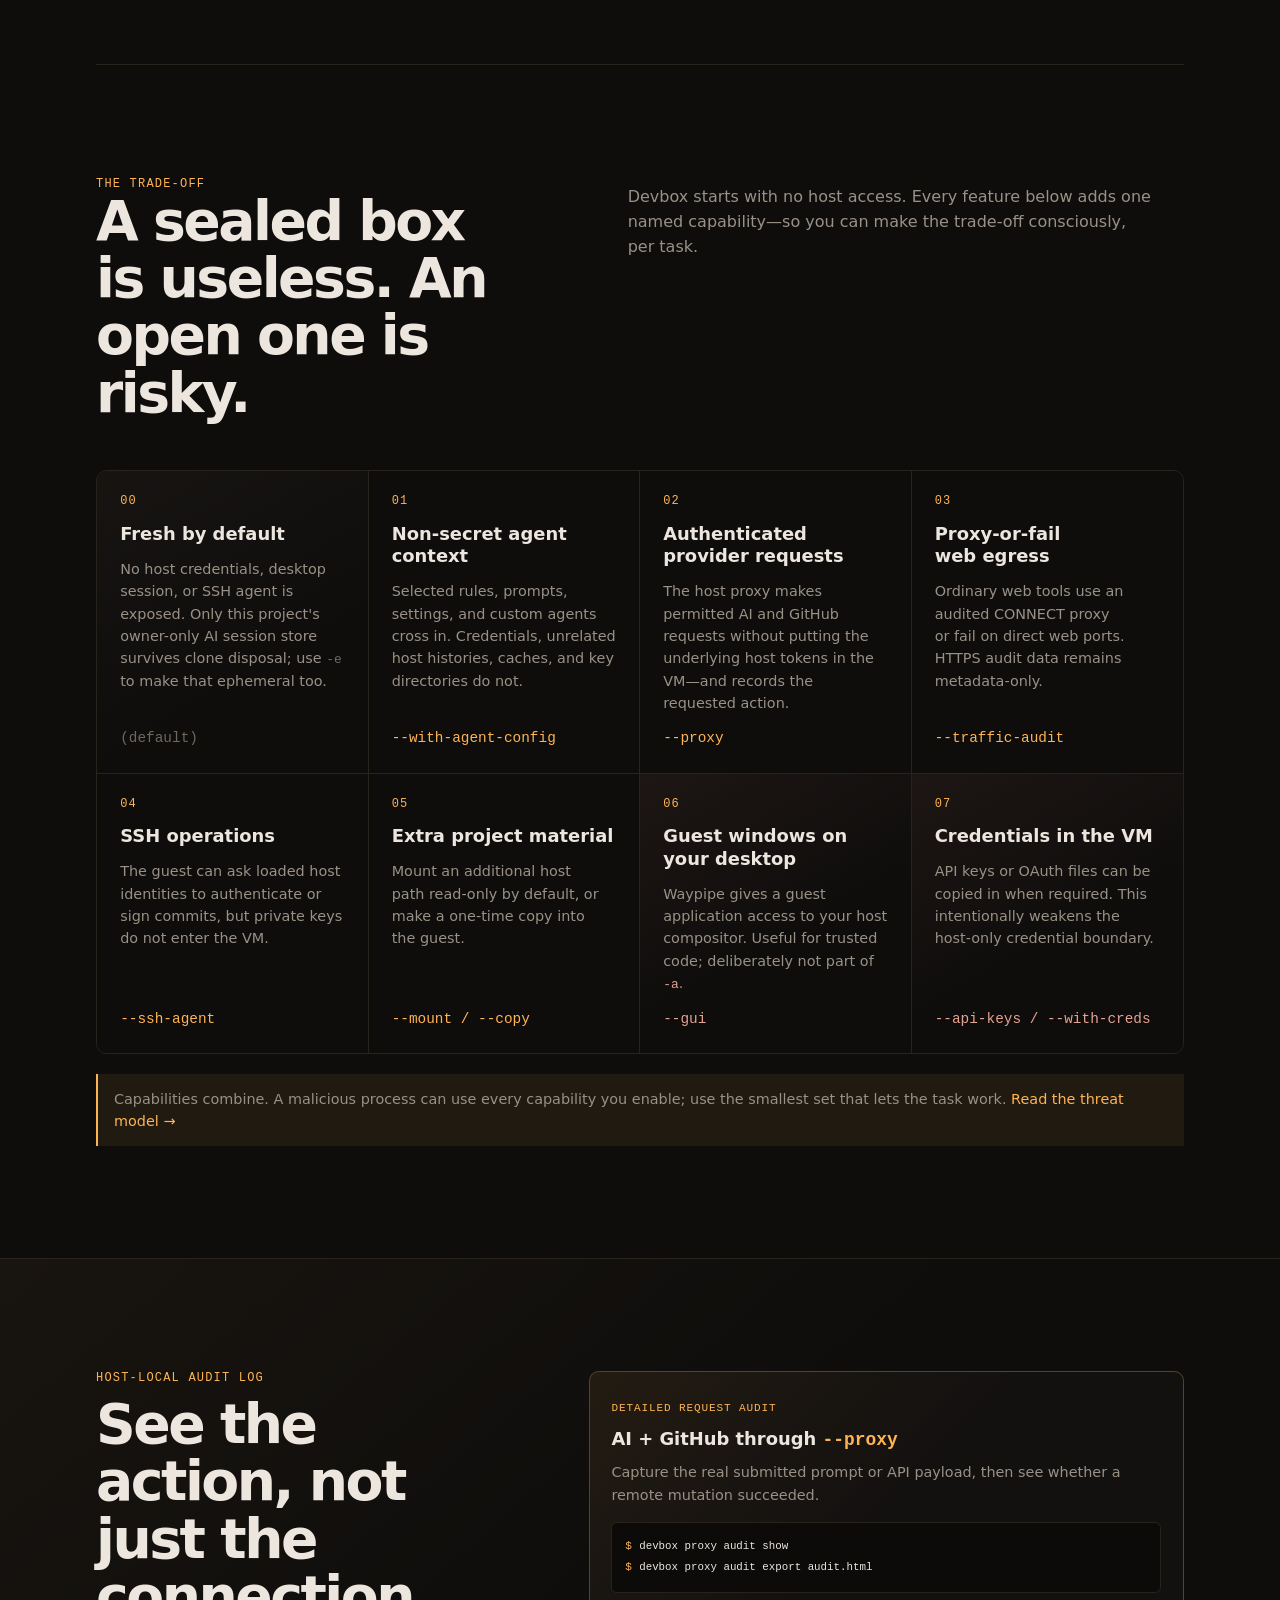
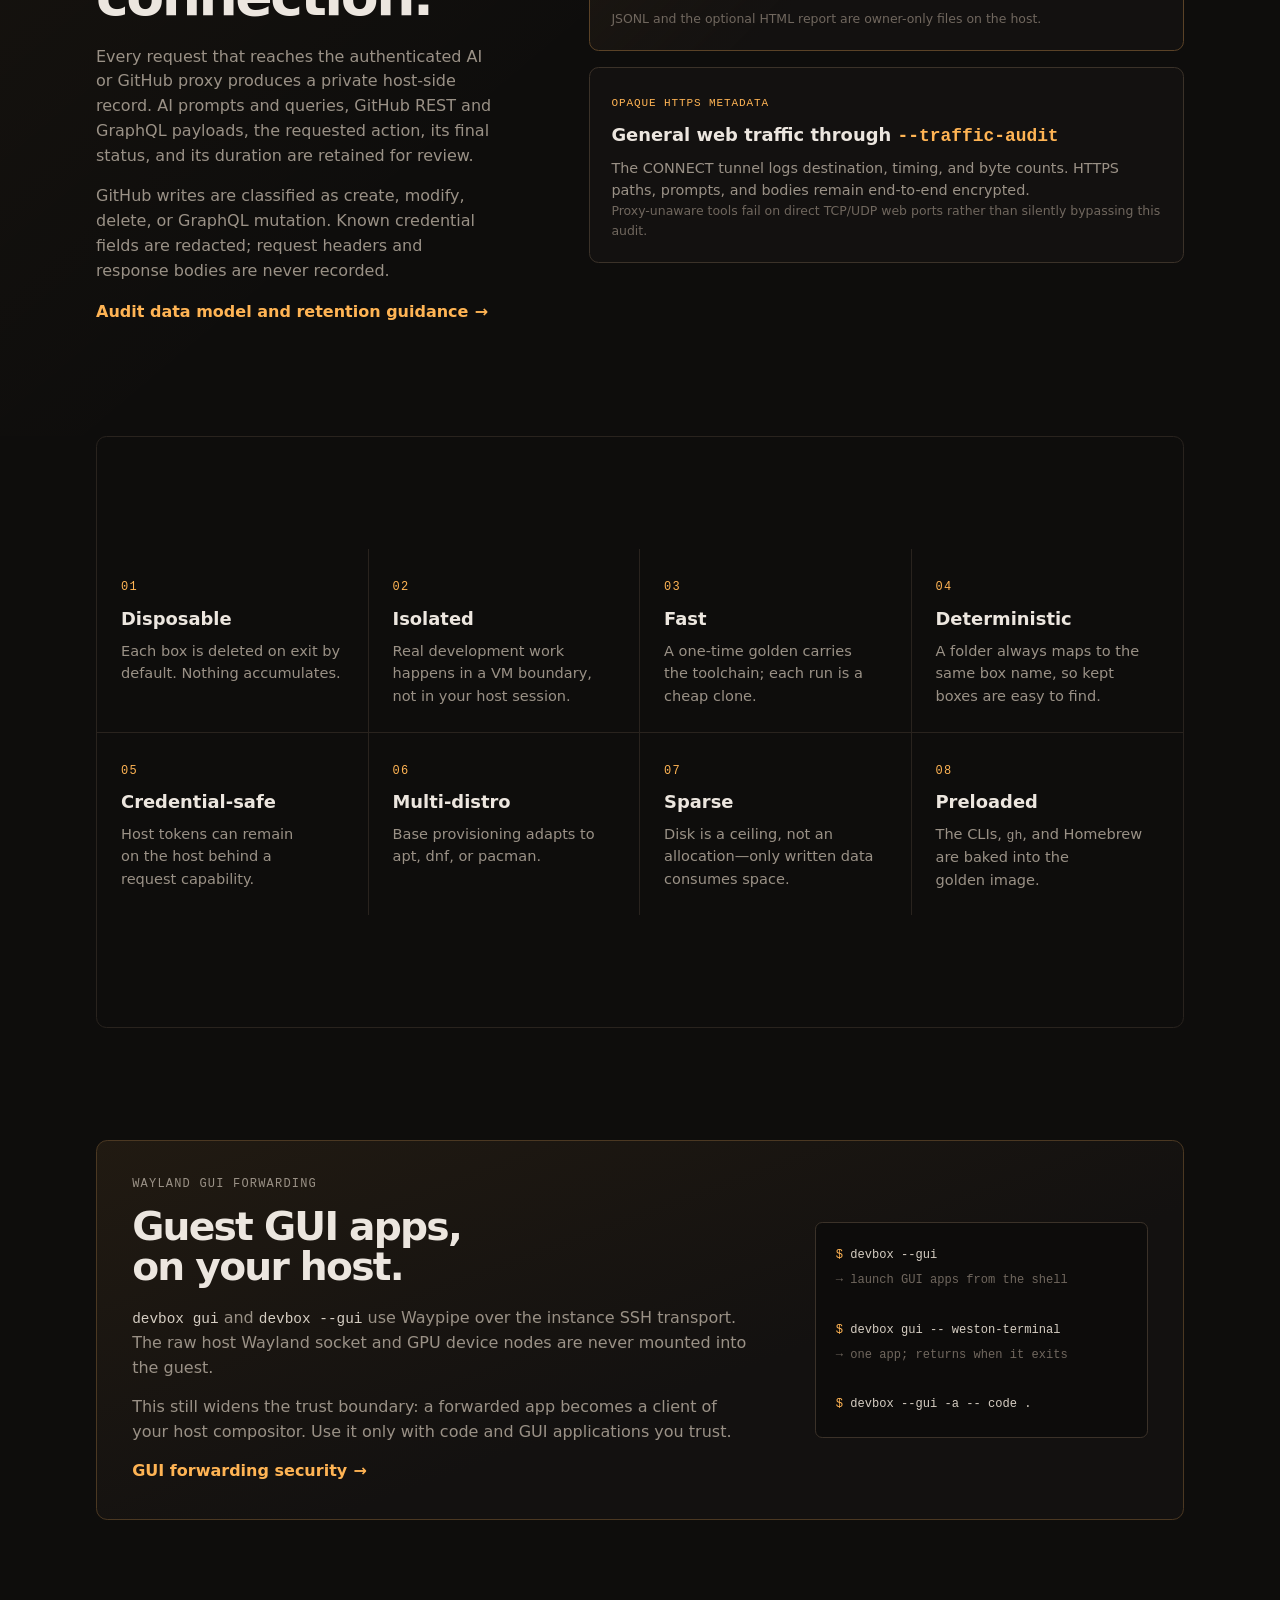
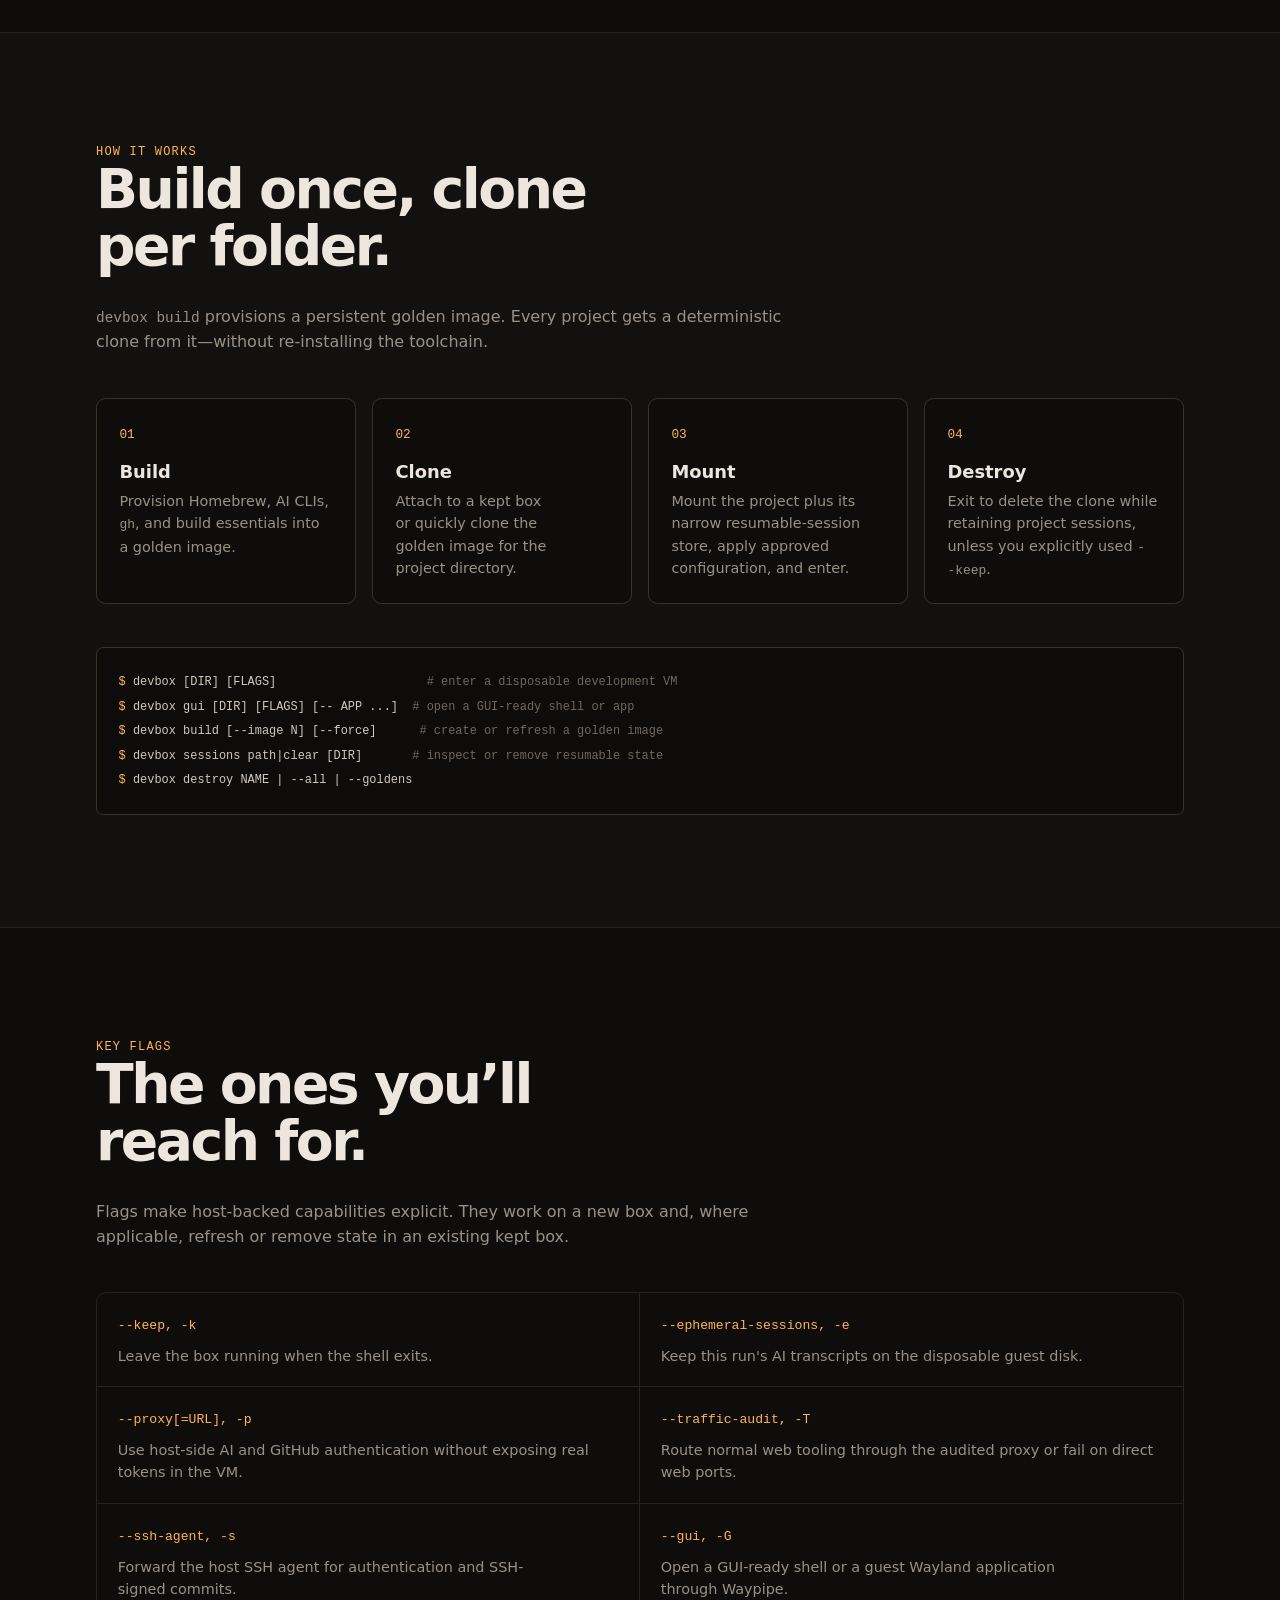
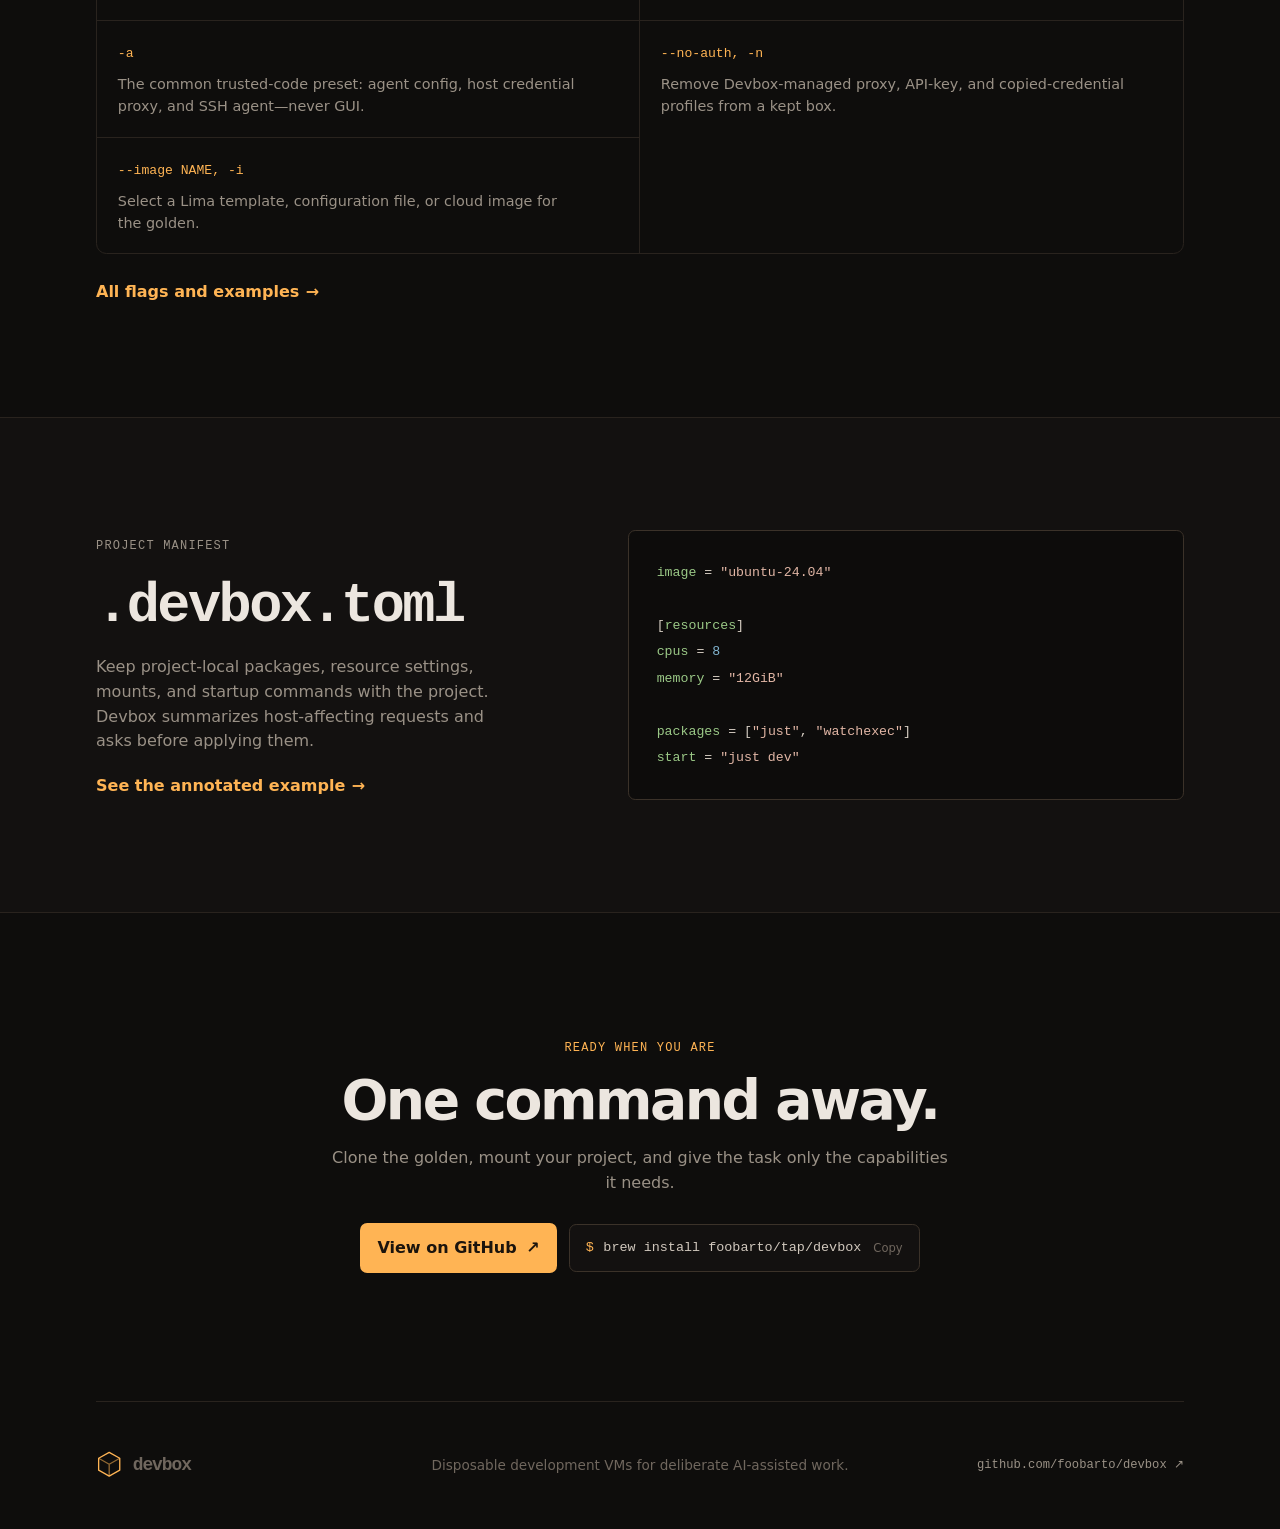
==== commit b1723883: "Release v1.3.3 Stop goldens and boxes from mounting the host home directory (Lima's base-template me" ====
--- a/docs/index.html
+++ b/docs/index.html
@@ -43,7 +43,7 @@
       <section id="top" class="hero section-grid">
         <div class="hero-glow" aria-hidden="true"></div>
         <div class="shell hero-copy">
-          <p class="eyebrow"><span class="status-dot" aria-hidden="true"></span> <span data-current-version>v1.3.2</span> · Lima ≥ 2.0</p>
+          <p class="eyebrow"><span class="status-dot" aria-hidden="true"></span> <span data-current-version>v1.3.3</span> · Lima ≥ 2.0</p>
           <div class="hero-title">
             <svg class="hero-mark" viewBox="0 0 60 66" aria-hidden="true">
               <path d="M30 3 54 16.5v27L30 57 6 43.5v-27L30 3Z"></path>
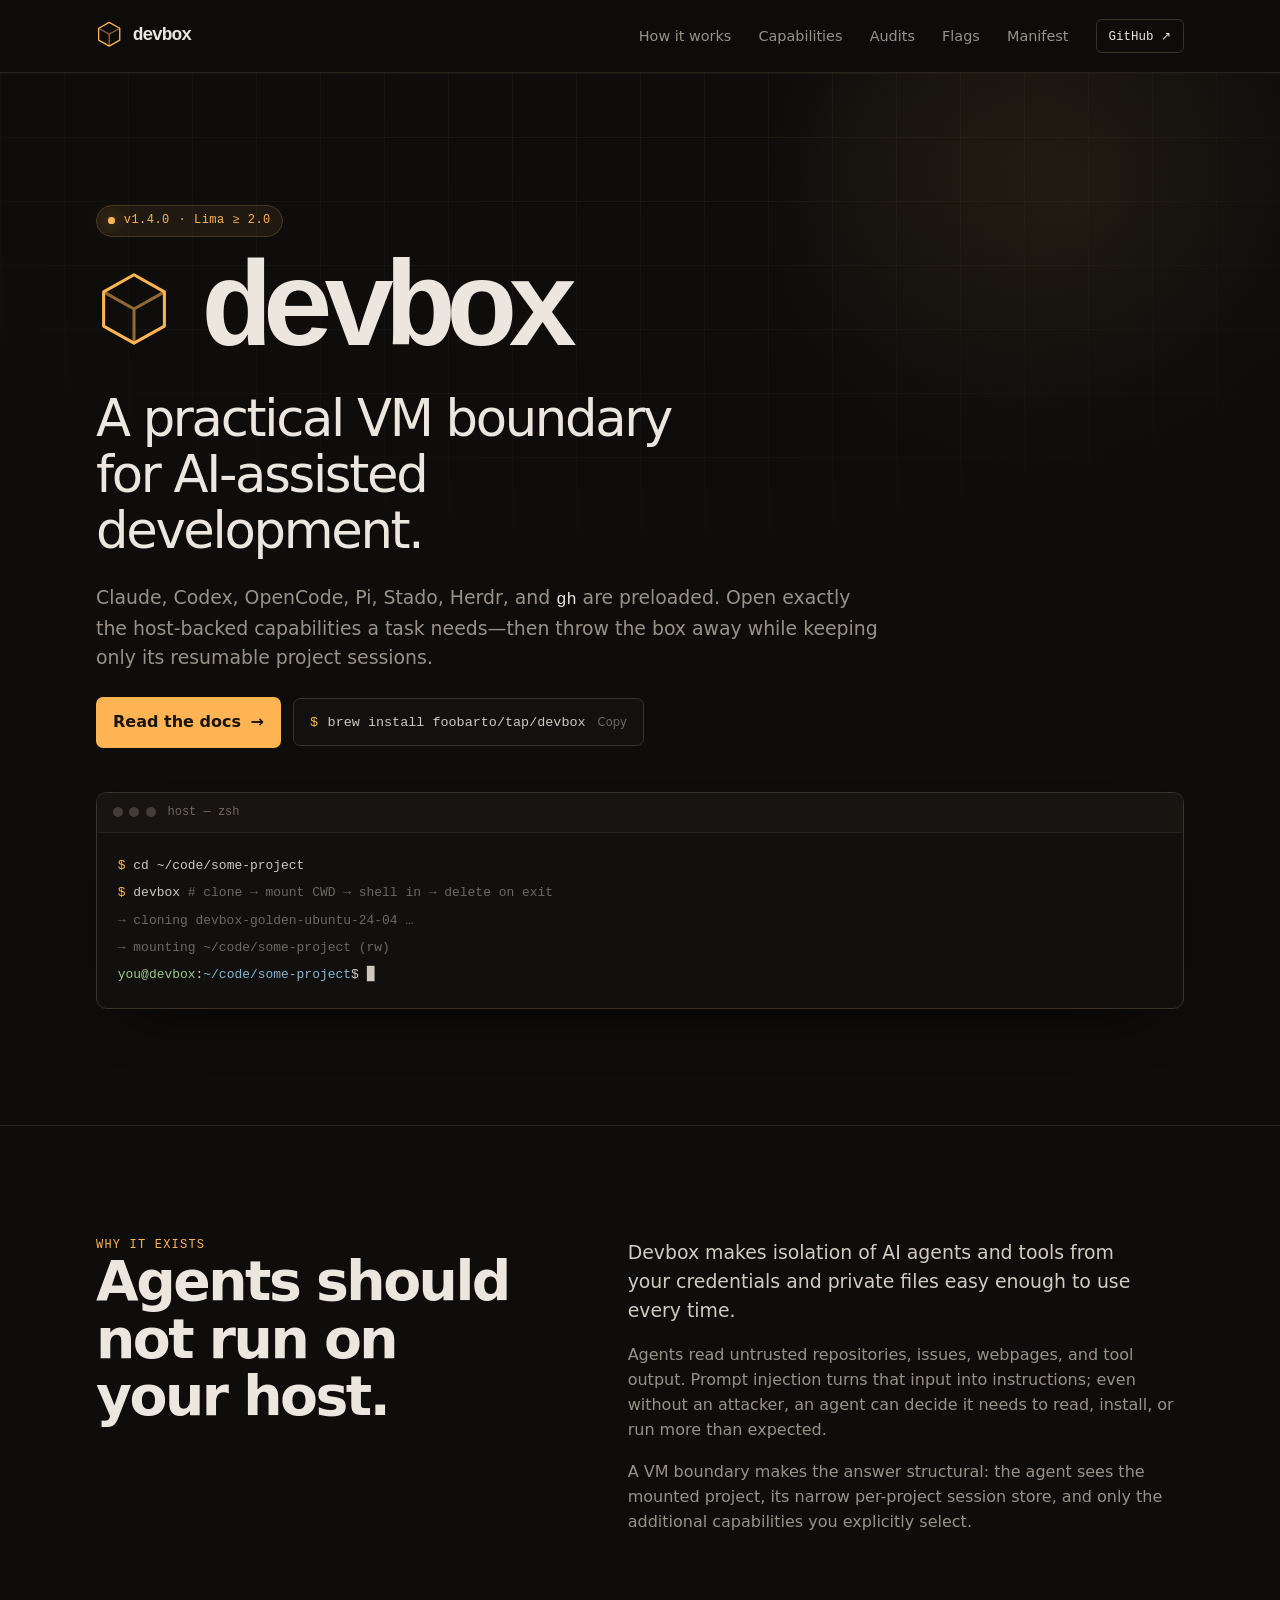
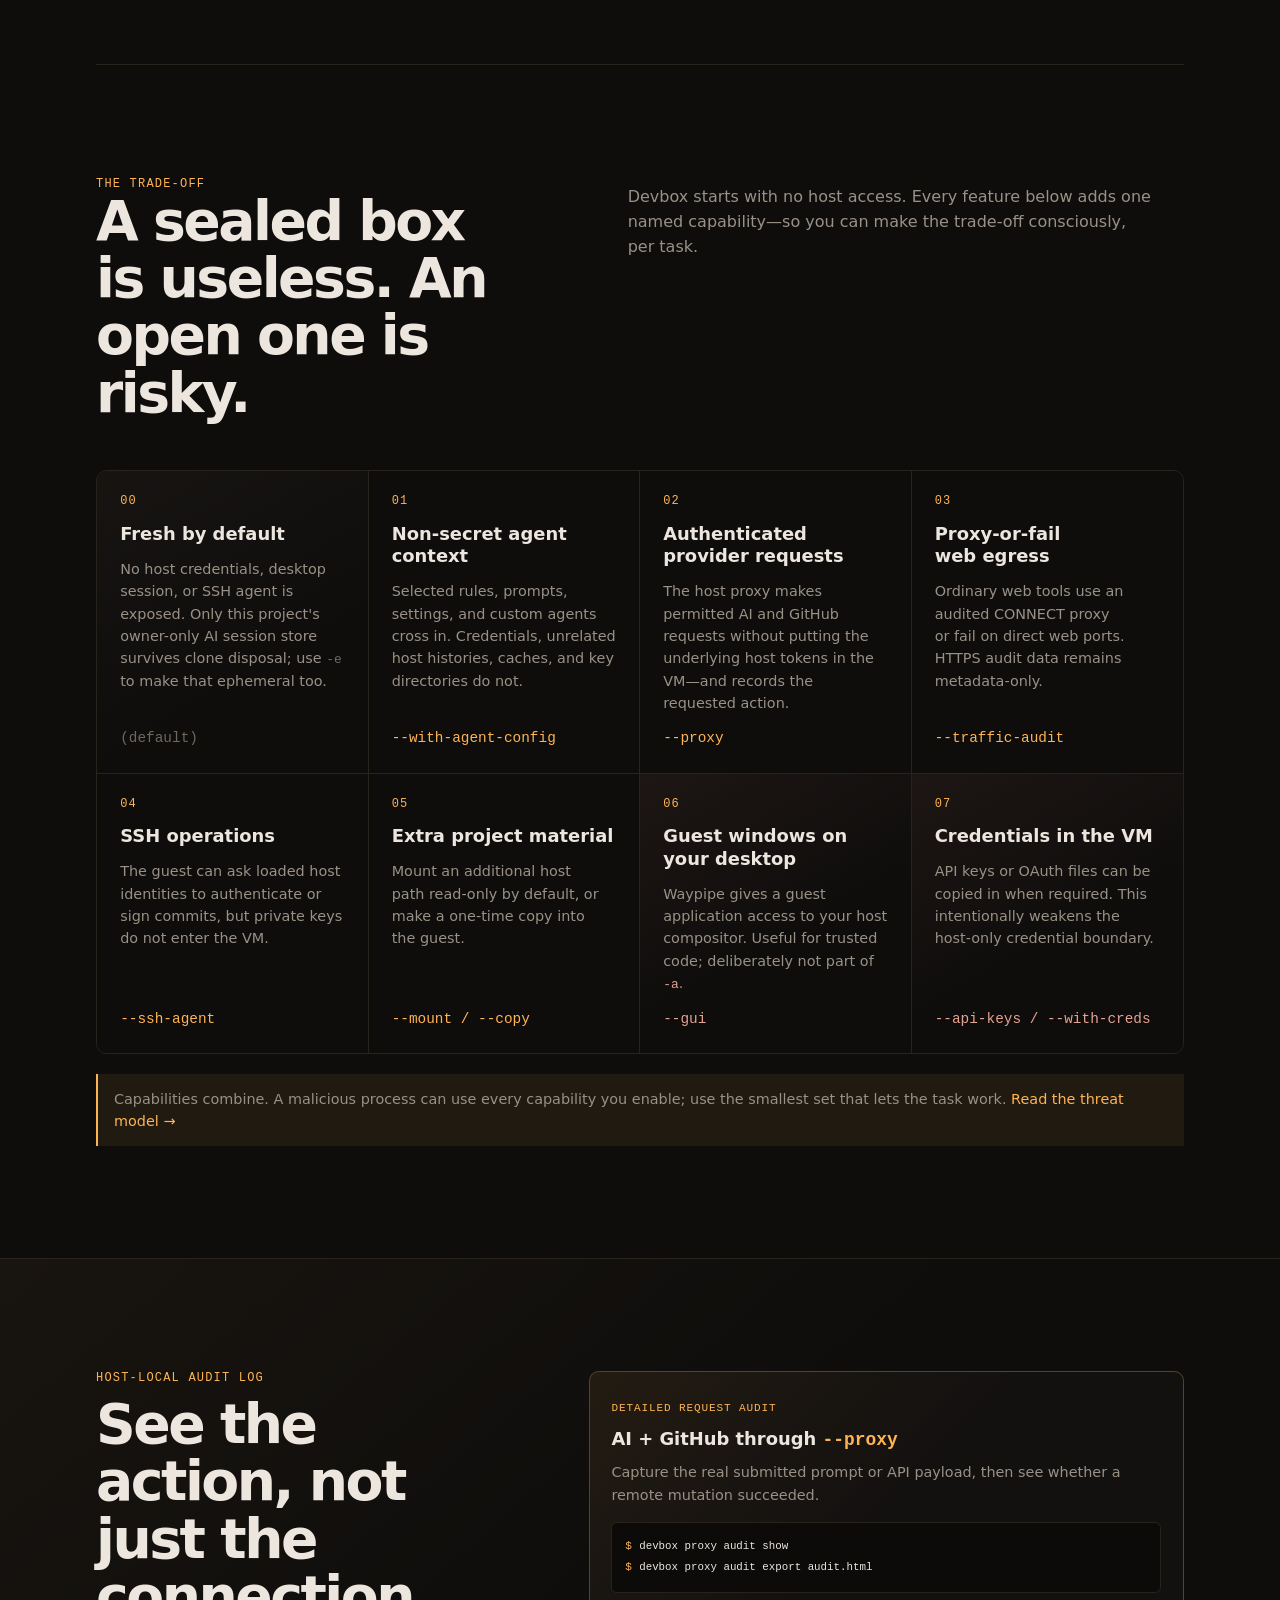
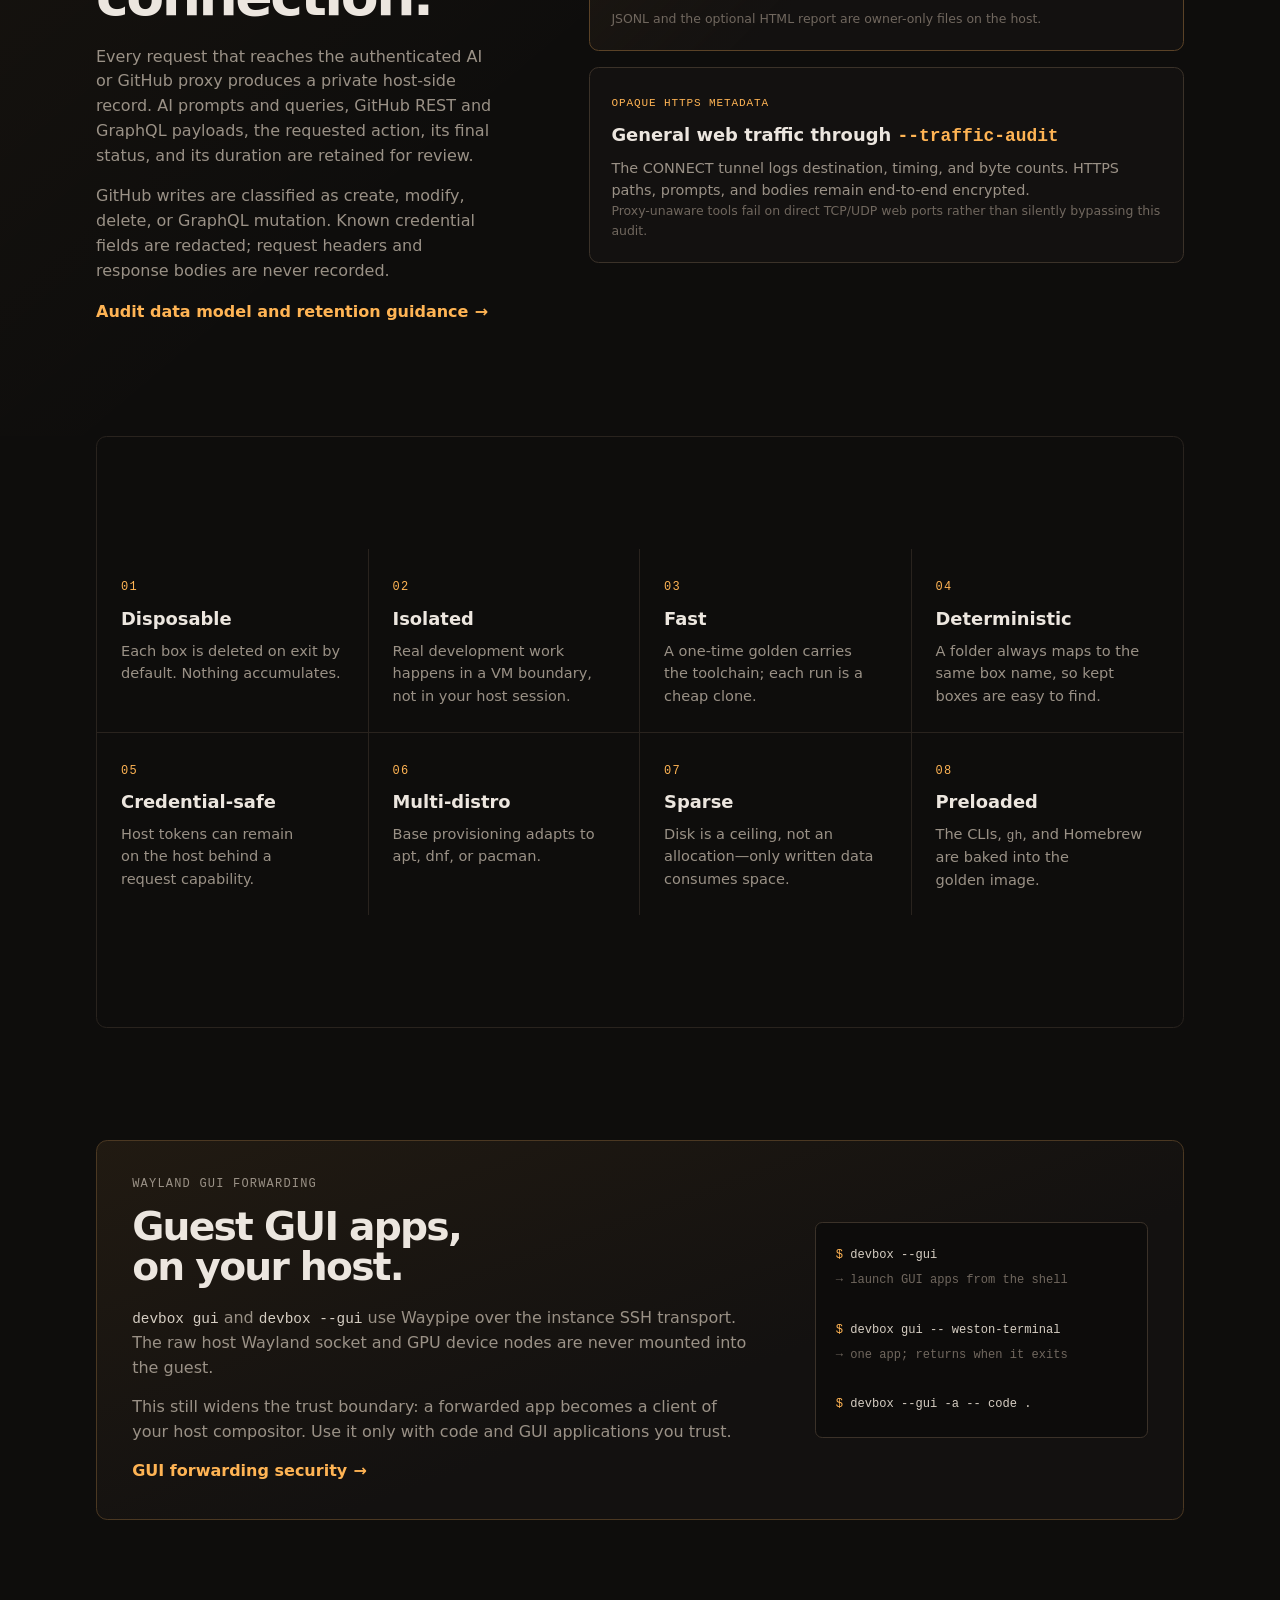
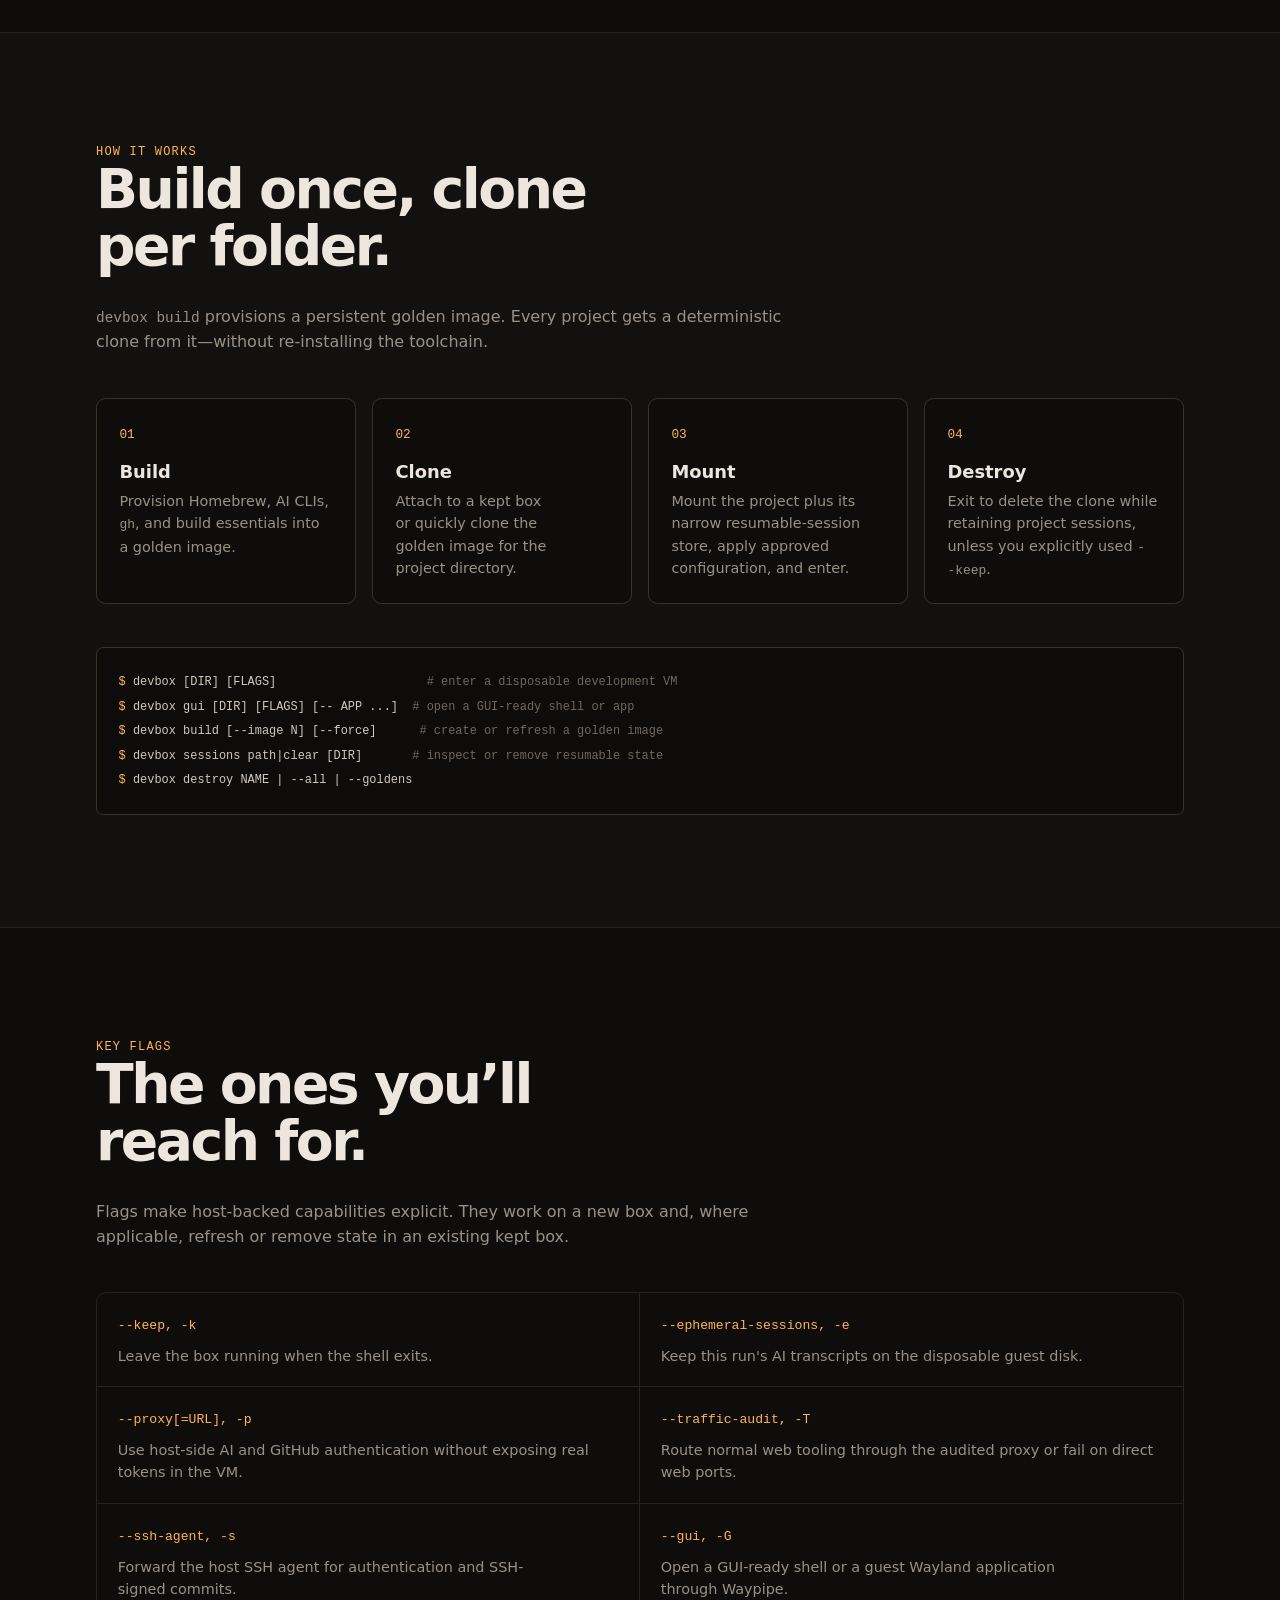
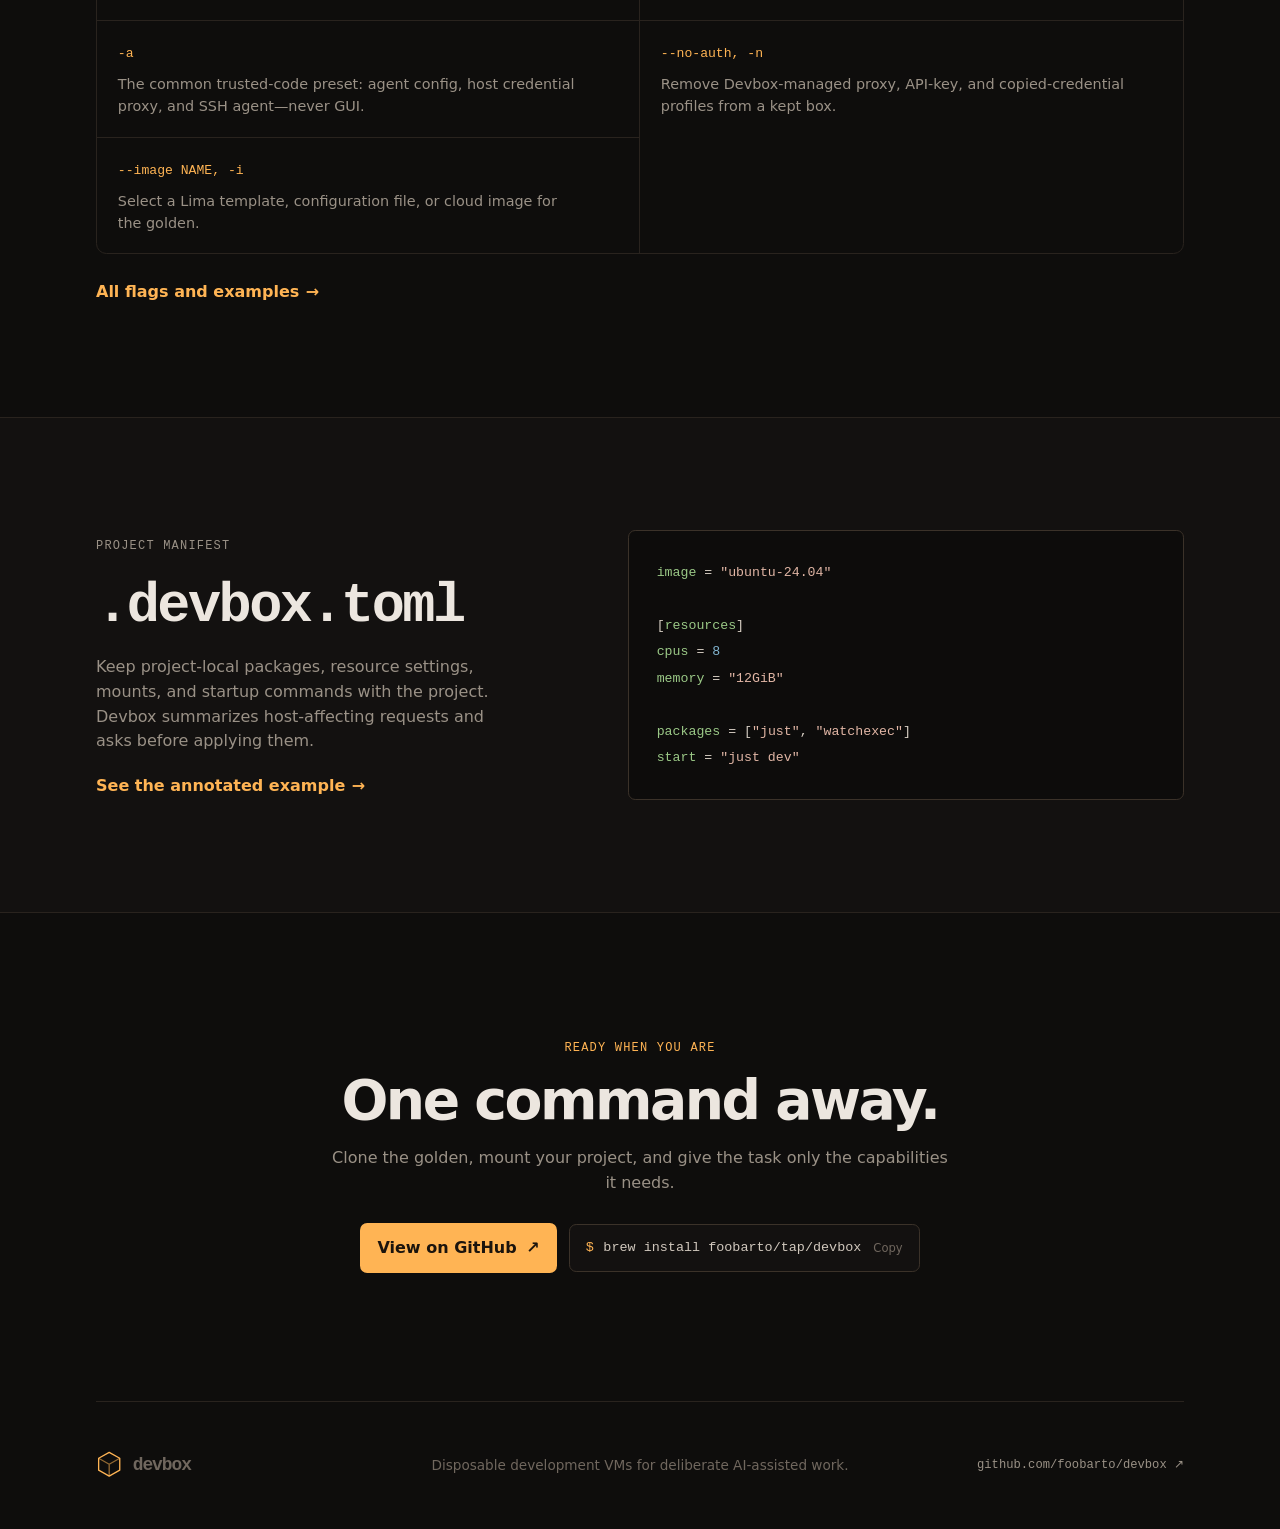
==== commit 632f20e0: "Release v1.4.0" ====
--- a/docs/index.html
+++ b/docs/index.html
@@ -43,7 +43,7 @@
       <section id="top" class="hero section-grid">
         <div class="hero-glow" aria-hidden="true"></div>
         <div class="shell hero-copy">
-          <p class="eyebrow"><span class="status-dot" aria-hidden="true"></span> <span data-current-version>v1.3.3</span> · Lima ≥ 2.0</p>
+          <p class="eyebrow"><span class="status-dot" aria-hidden="true"></span> <span data-current-version>v1.4.0</span> · Lima ≥ 2.0</p>
           <div class="hero-title">
             <svg class="hero-mark" viewBox="0 0 60 66" aria-hidden="true">
               <path d="M30 3 54 16.5v27L30 57 6 43.5v-27L30 3Z"></path>
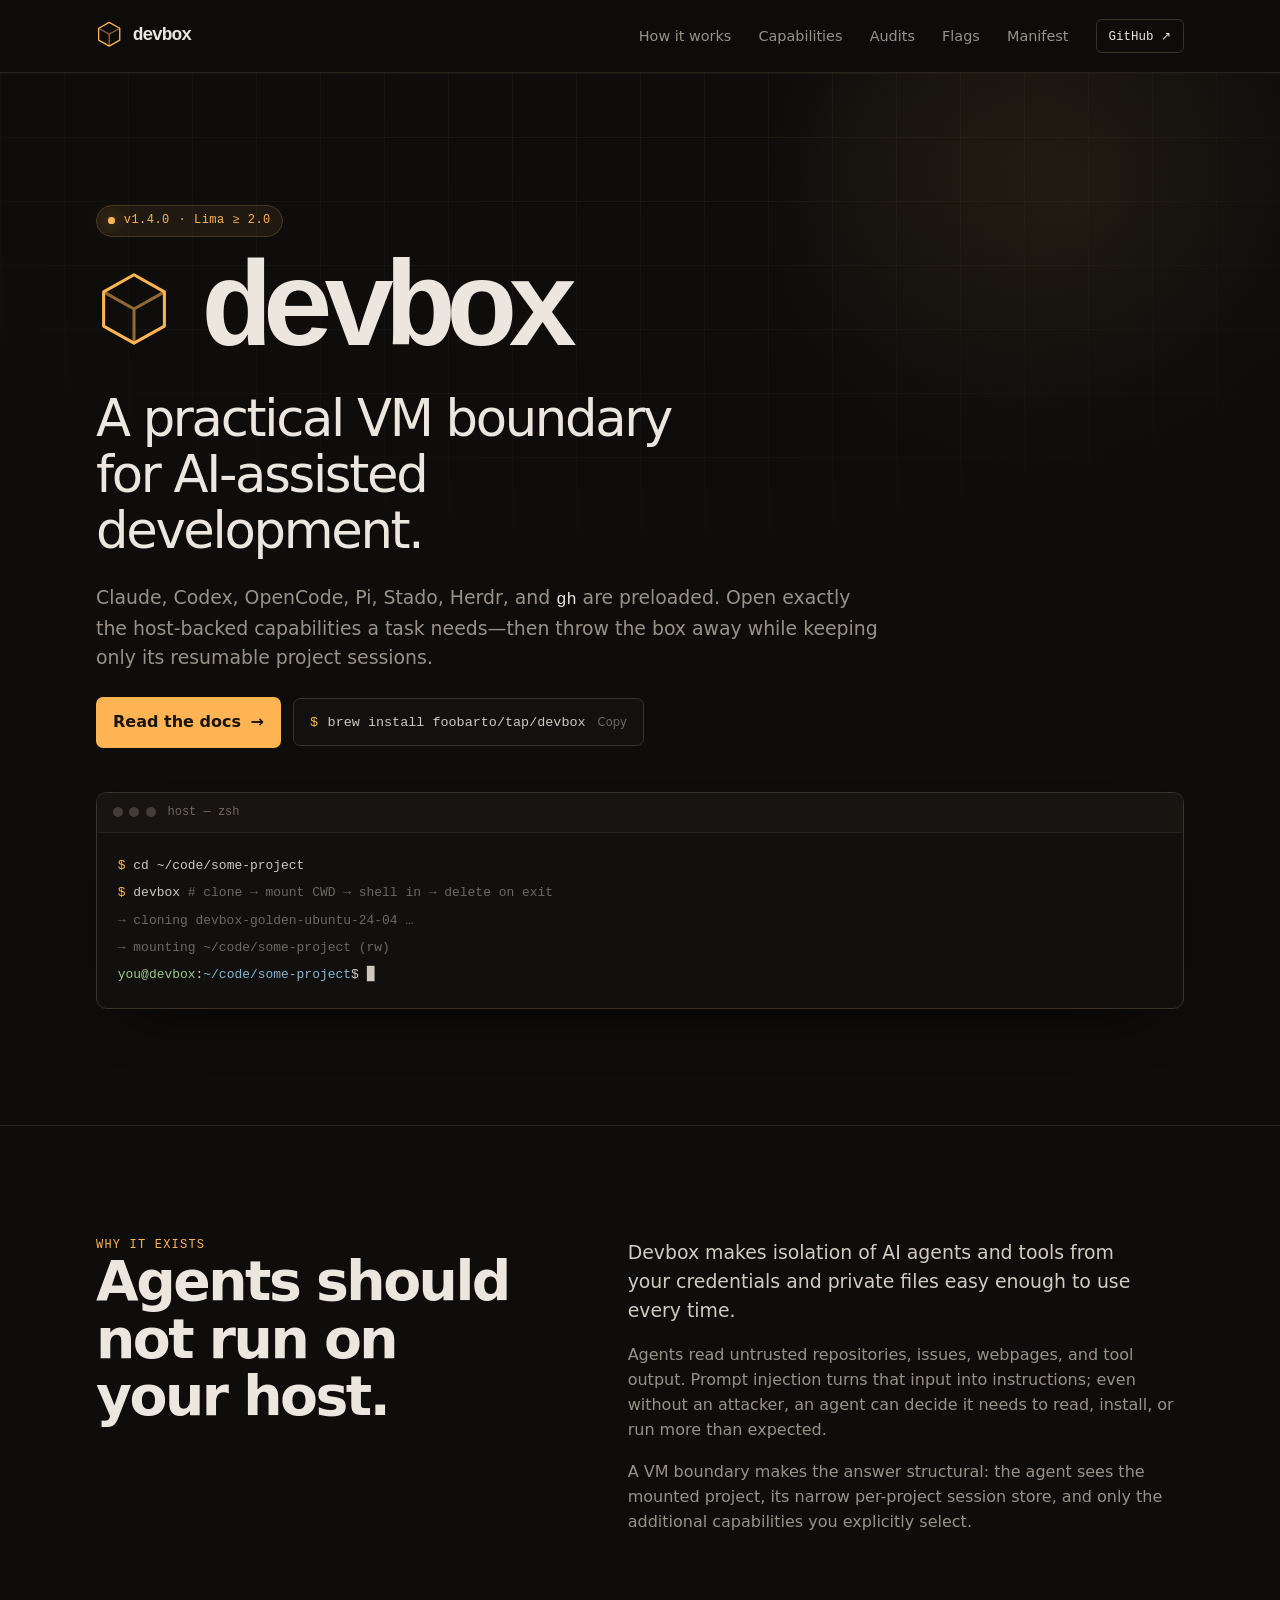
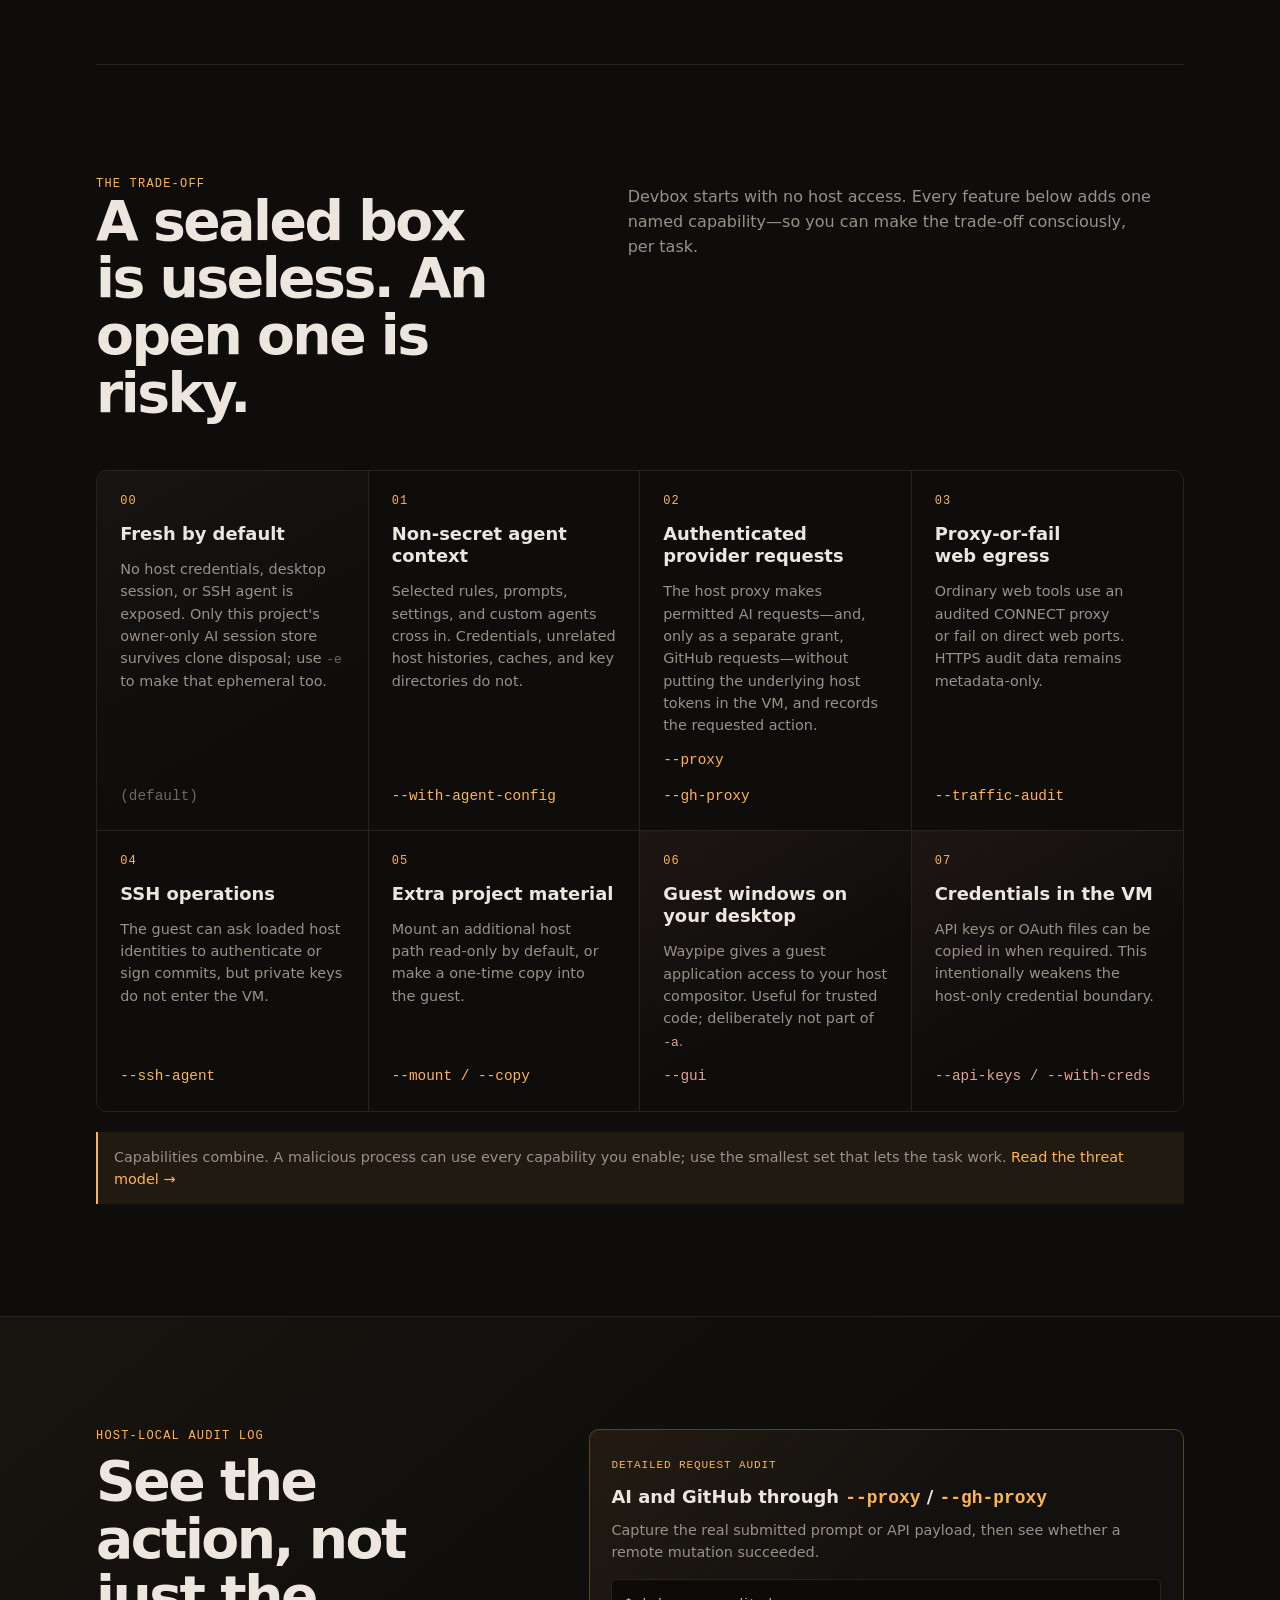
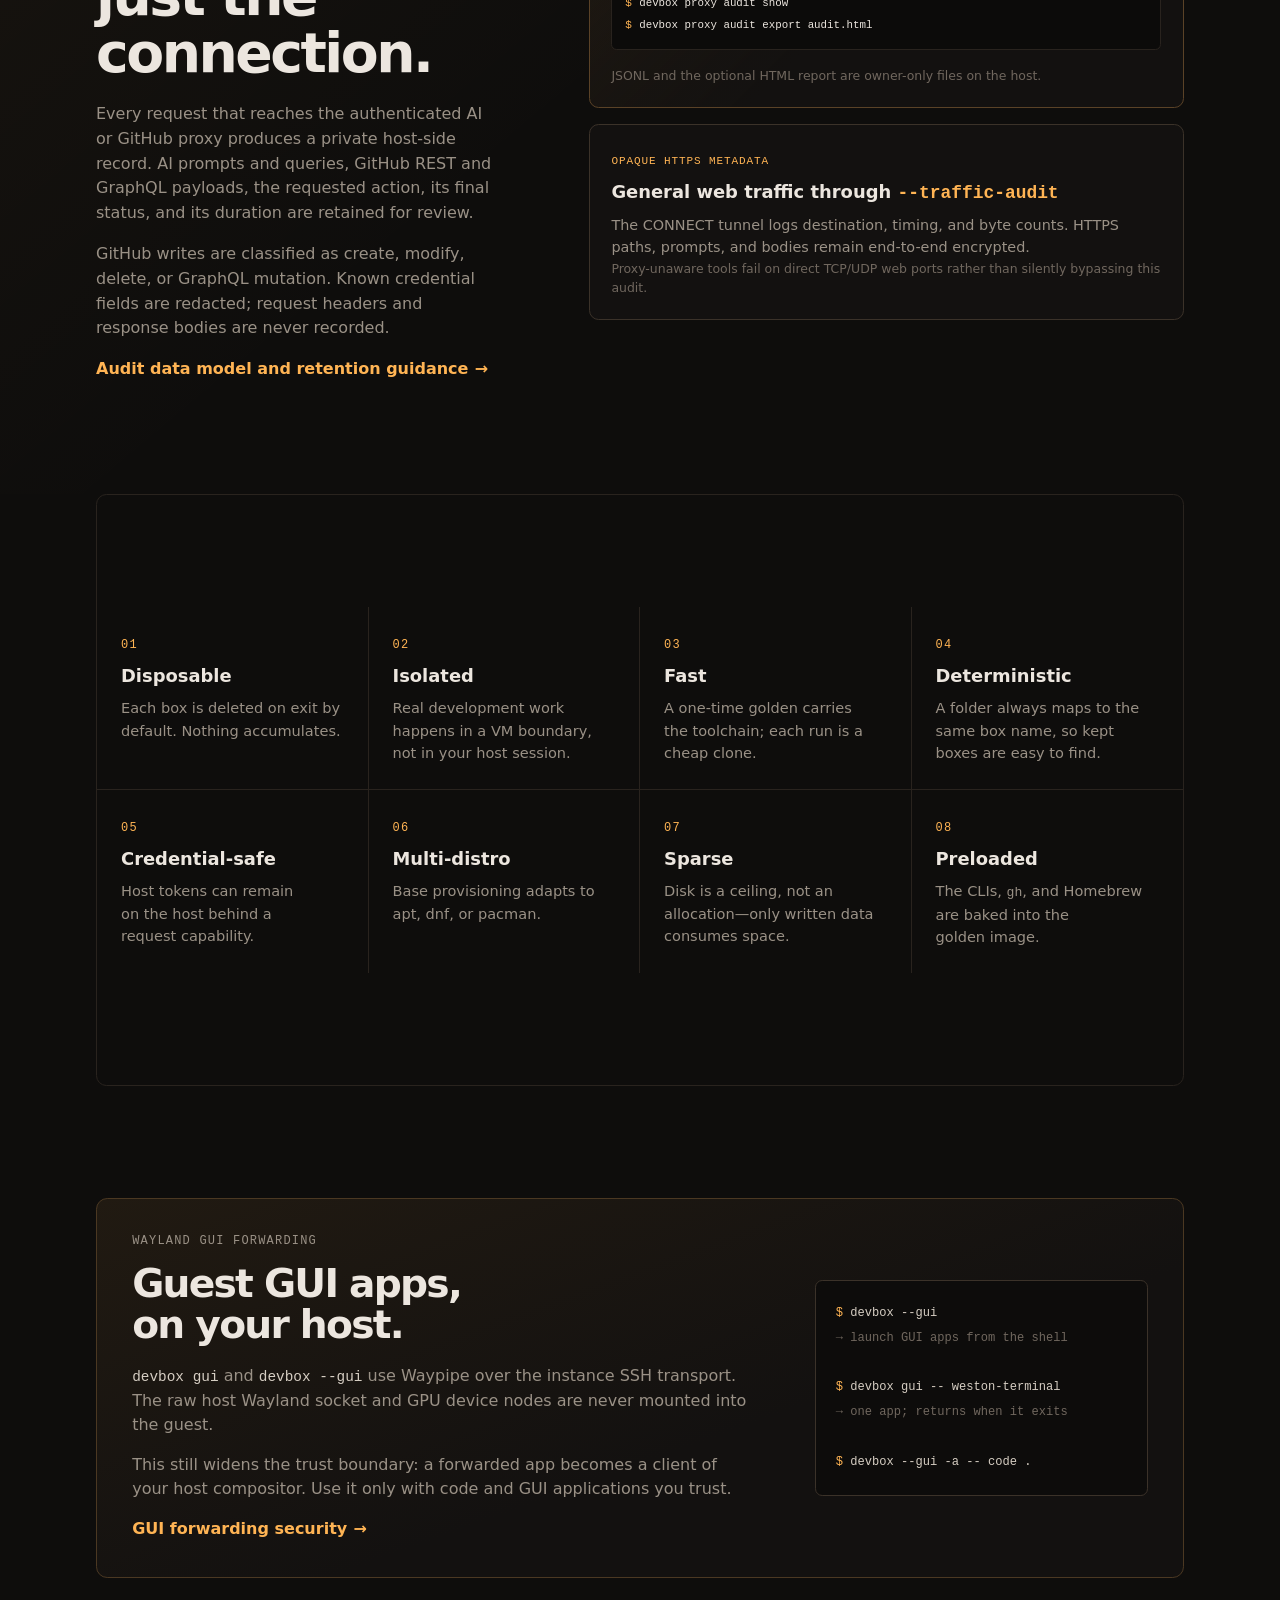
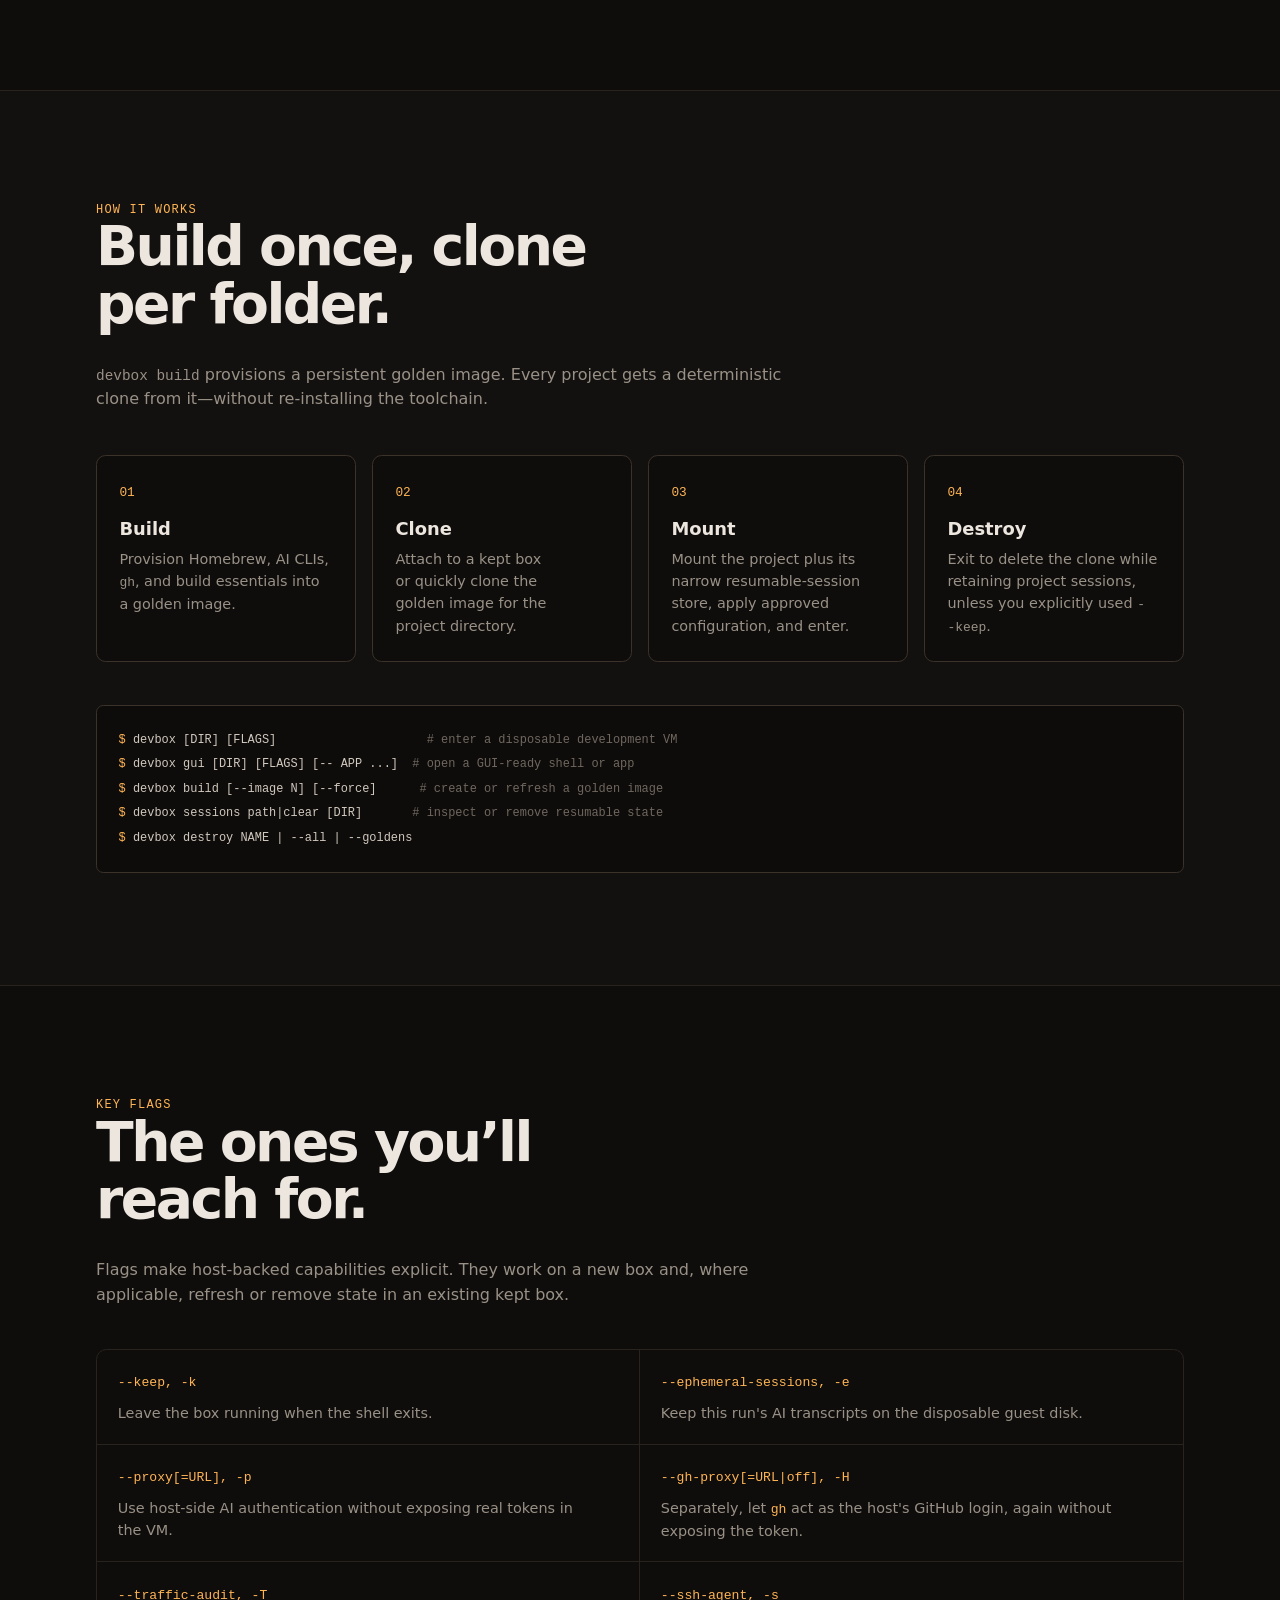
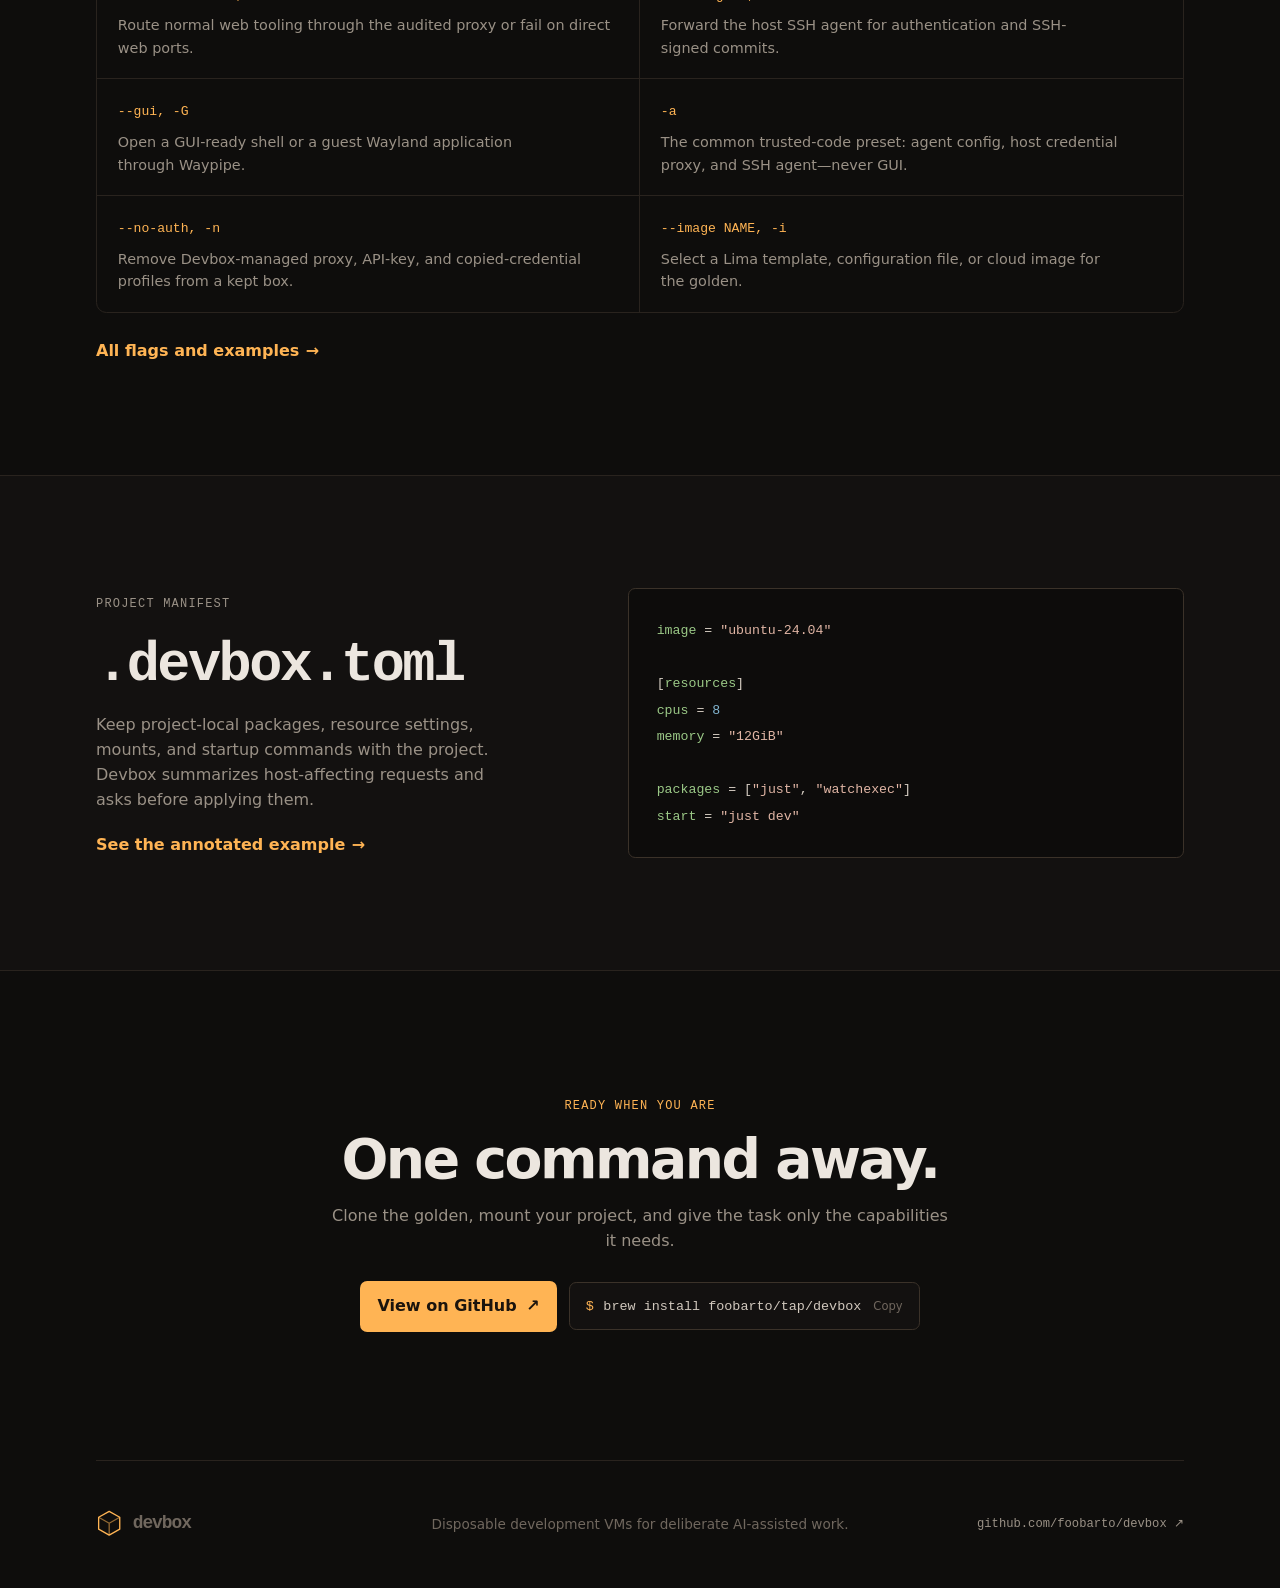
==== commit 61517845: "feat!: split --proxy into separate AI and GitHub grants --proxy wired both the AI CLIs (host AI-prov" ====
--- a/docs/index.html
+++ b/docs/index.html
@@ -103,8 +103,8 @@
           </article>
           <article class="capability">
             <p class="capability-number">02</p><h3>Authenticated provider requests</h3>
-            <p>The host proxy makes permitted AI and GitHub requests without putting the underlying host tokens in the VM—and records the requested action.</p>
-            <code>--proxy</code>
+            <p>The host proxy makes permitted AI requests—and, only as a separate grant, GitHub requests—without putting the underlying host tokens in the VM, and records the requested action.</p>
+            <code>--proxy</code> <code>--gh-proxy</code>
           </article>
           <article class="capability">
             <p class="capability-number">03</p><h3>Proxy-or-fail web egress</h3>
@@ -147,7 +147,7 @@
           <div class="audit-cards">
             <article>
               <span>DETAILED REQUEST AUDIT</span>
-              <h3>AI + GitHub through <code>--proxy</code></h3>
+              <h3>AI and GitHub through <code>--proxy</code> / <code>--gh-proxy</code></h3>
               <p>Capture the real submitted prompt or API payload, then see whether a remote mutation succeeded.</p>
               <pre><code><span class="prompt">$</span> devbox proxy audit show
 <span class="prompt">$</span> devbox proxy audit export audit.html</code></pre>
@@ -216,7 +216,8 @@
         <div class="flag-list">
           <article><code>--keep, -k</code><p>Leave the box running when the shell exits.</p></article>
           <article><code>--ephemeral-sessions, -e</code><p>Keep this run's AI transcripts on the disposable guest disk.</p></article>
-          <article><code>--proxy[=URL], -p</code><p>Use host-side AI and GitHub authentication without exposing real tokens in the VM.</p></article>
+          <article><code>--proxy[=URL], -p</code><p>Use host-side AI authentication without exposing real tokens in the VM.</p></article>
+          <article><code>--gh-proxy[=URL|off], -H</code><p>Separately, let <code>gh</code> act as the host's GitHub login, again without exposing the token.</p></article>
           <article><code>--traffic-audit, -T</code><p>Route normal web tooling through the audited proxy or fail on direct web ports.</p></article>
           <article><code>--ssh-agent, -s</code><p>Forward the host SSH agent for authentication and SSH-signed commits.</p></article>
           <article><code>--gui, -G</code><p>Open a GUI-ready shell or a guest Wayland application through Waypipe.</p></article>
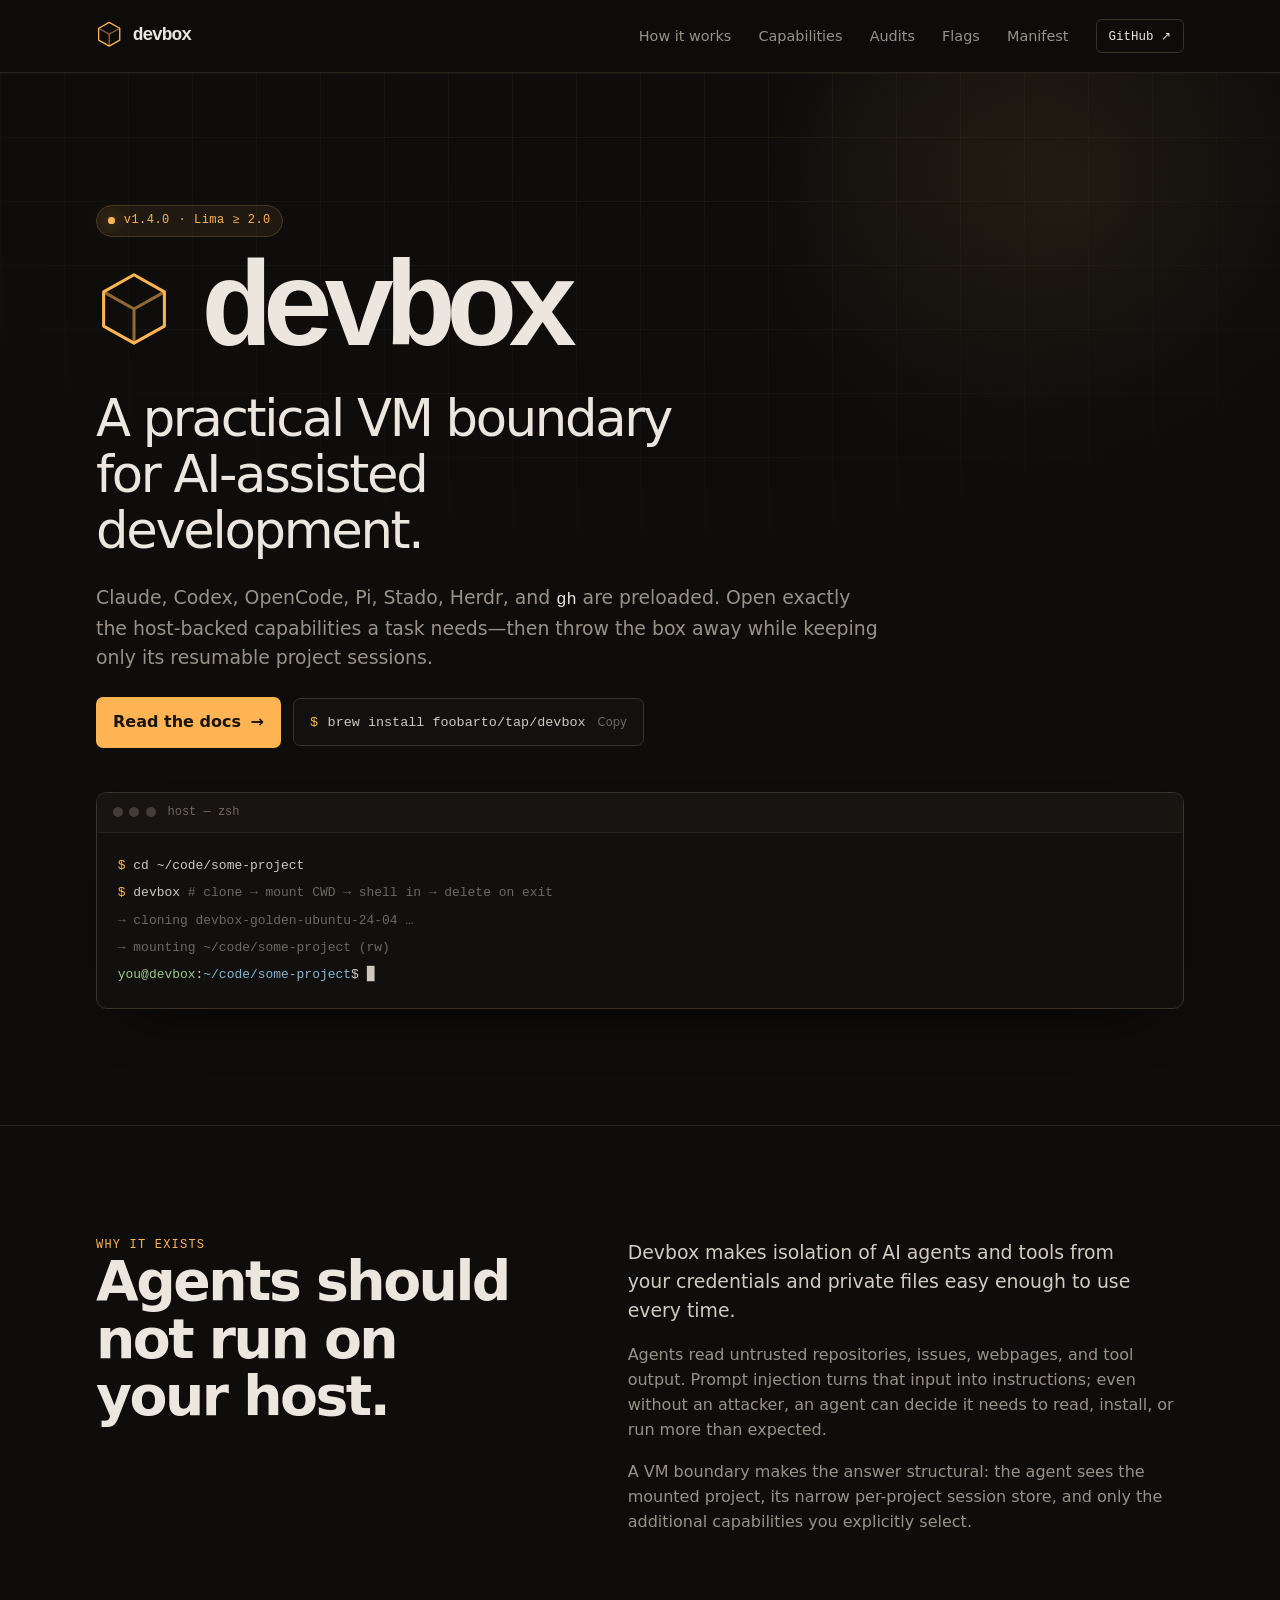
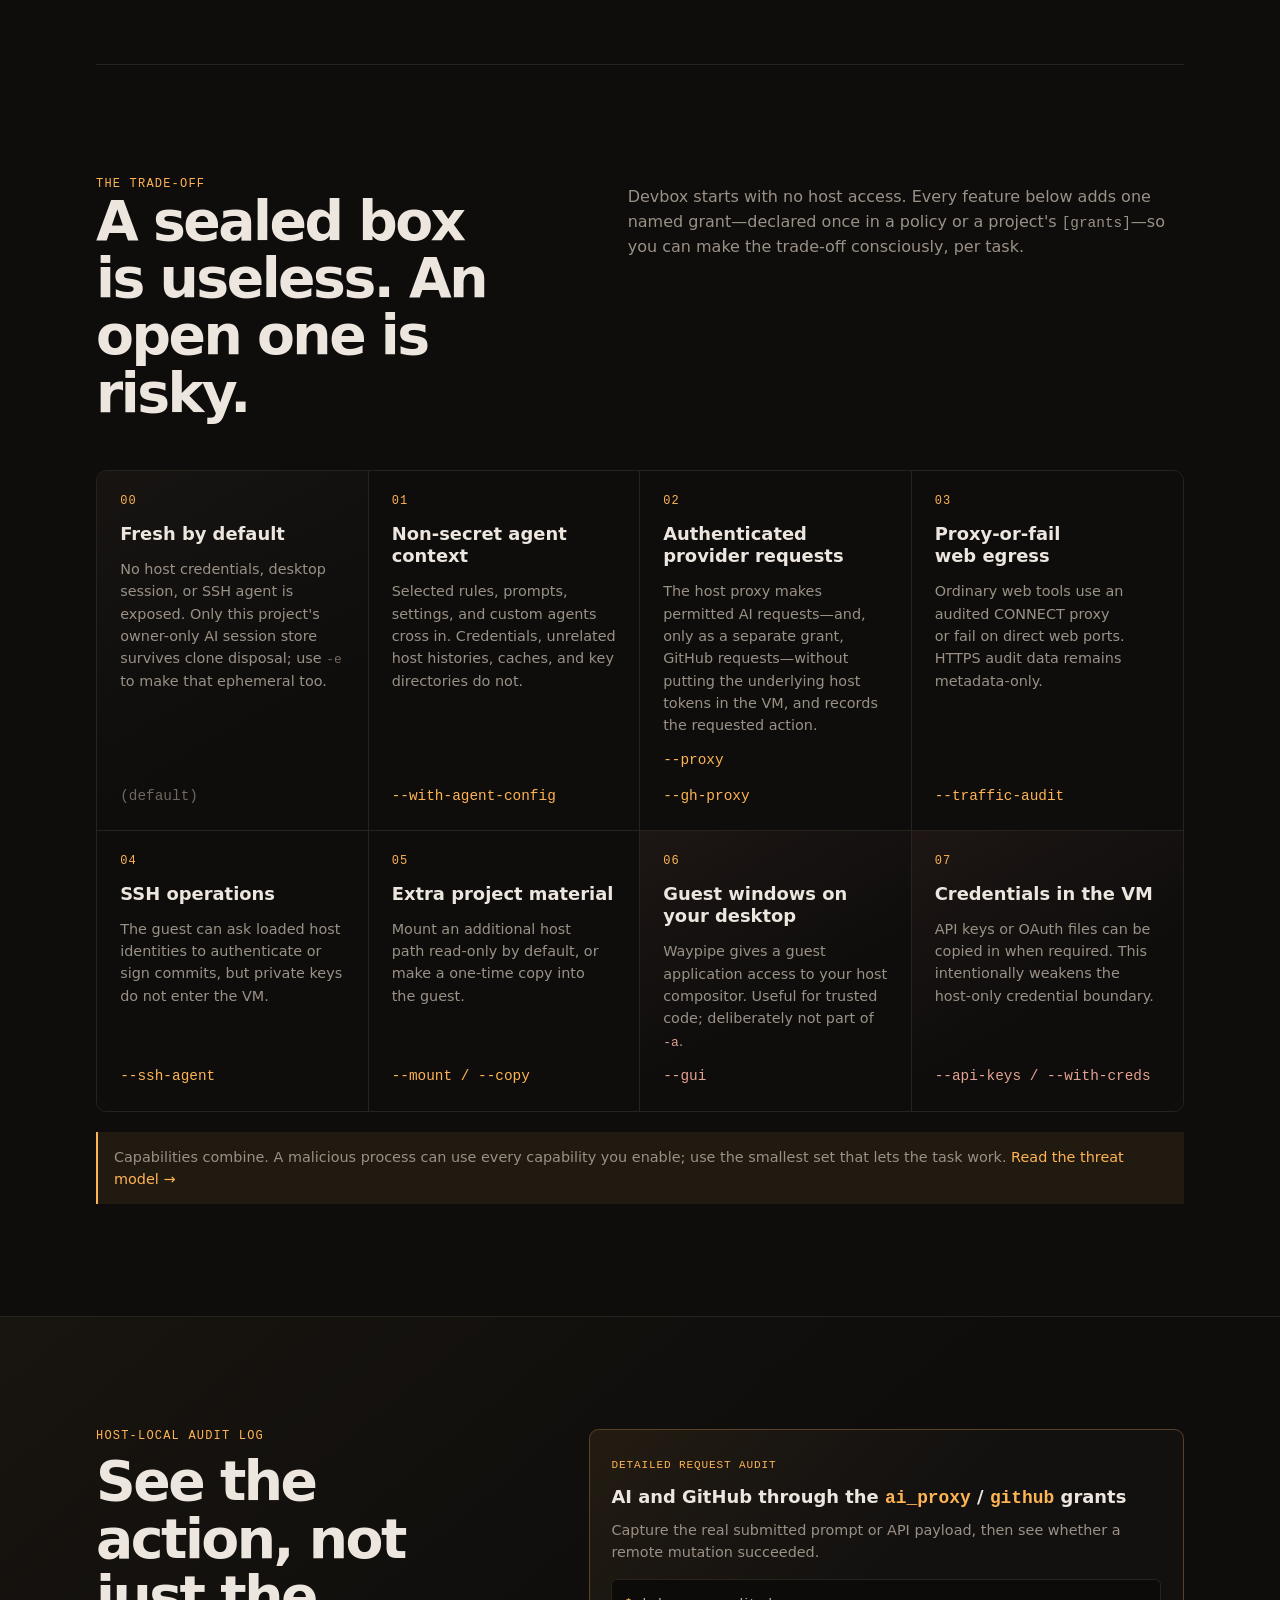
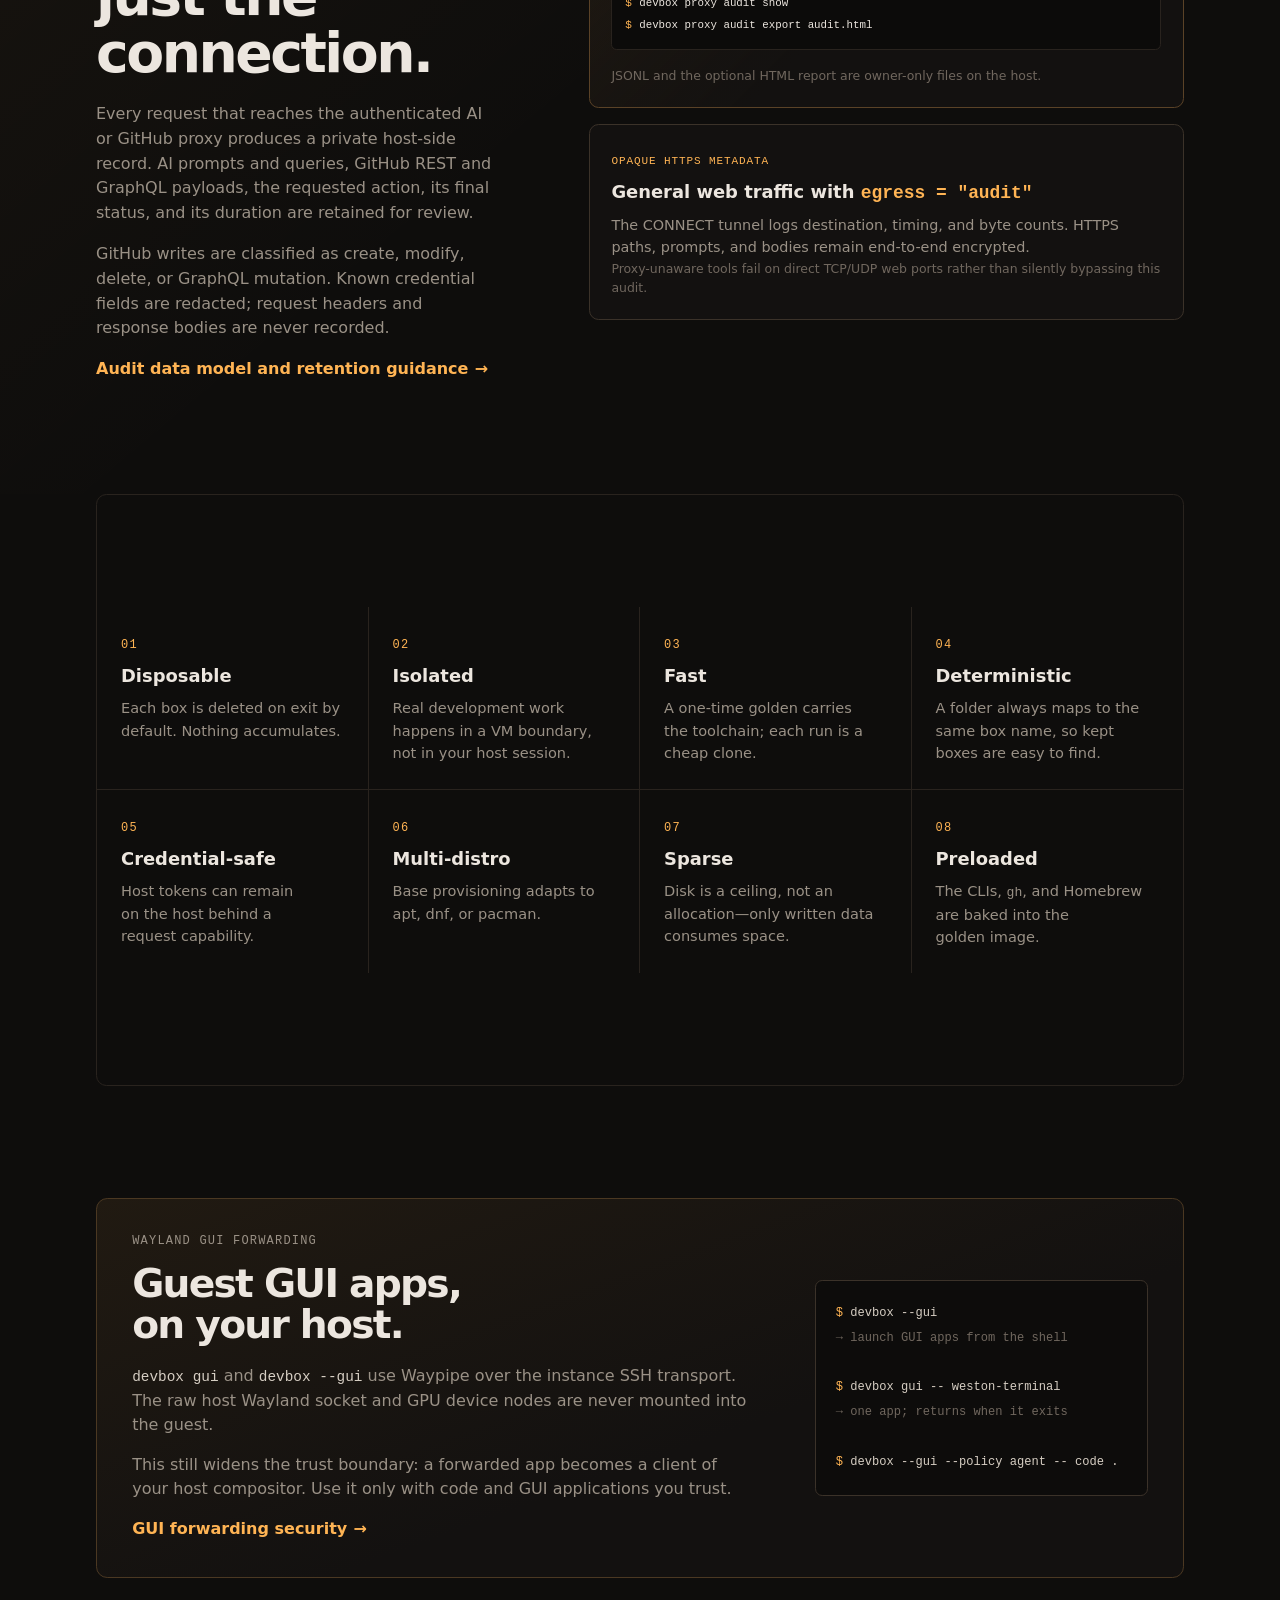
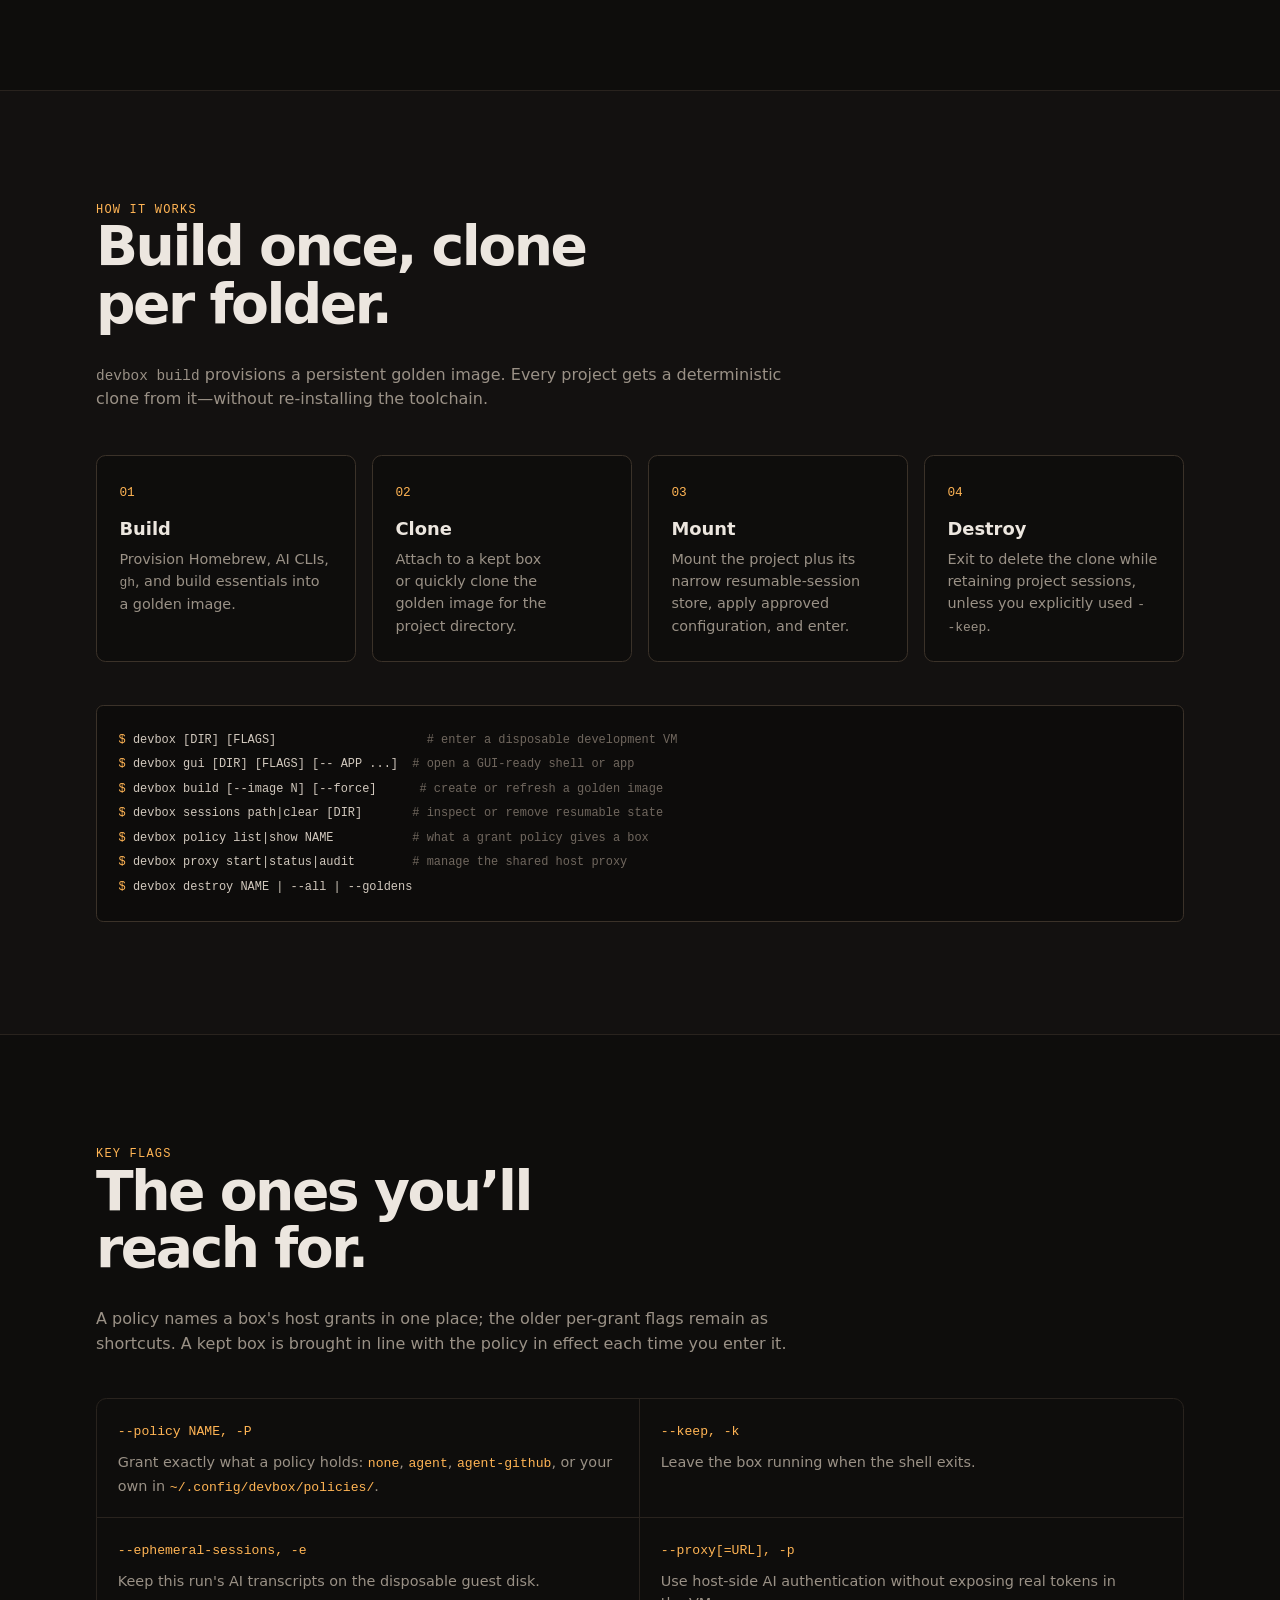
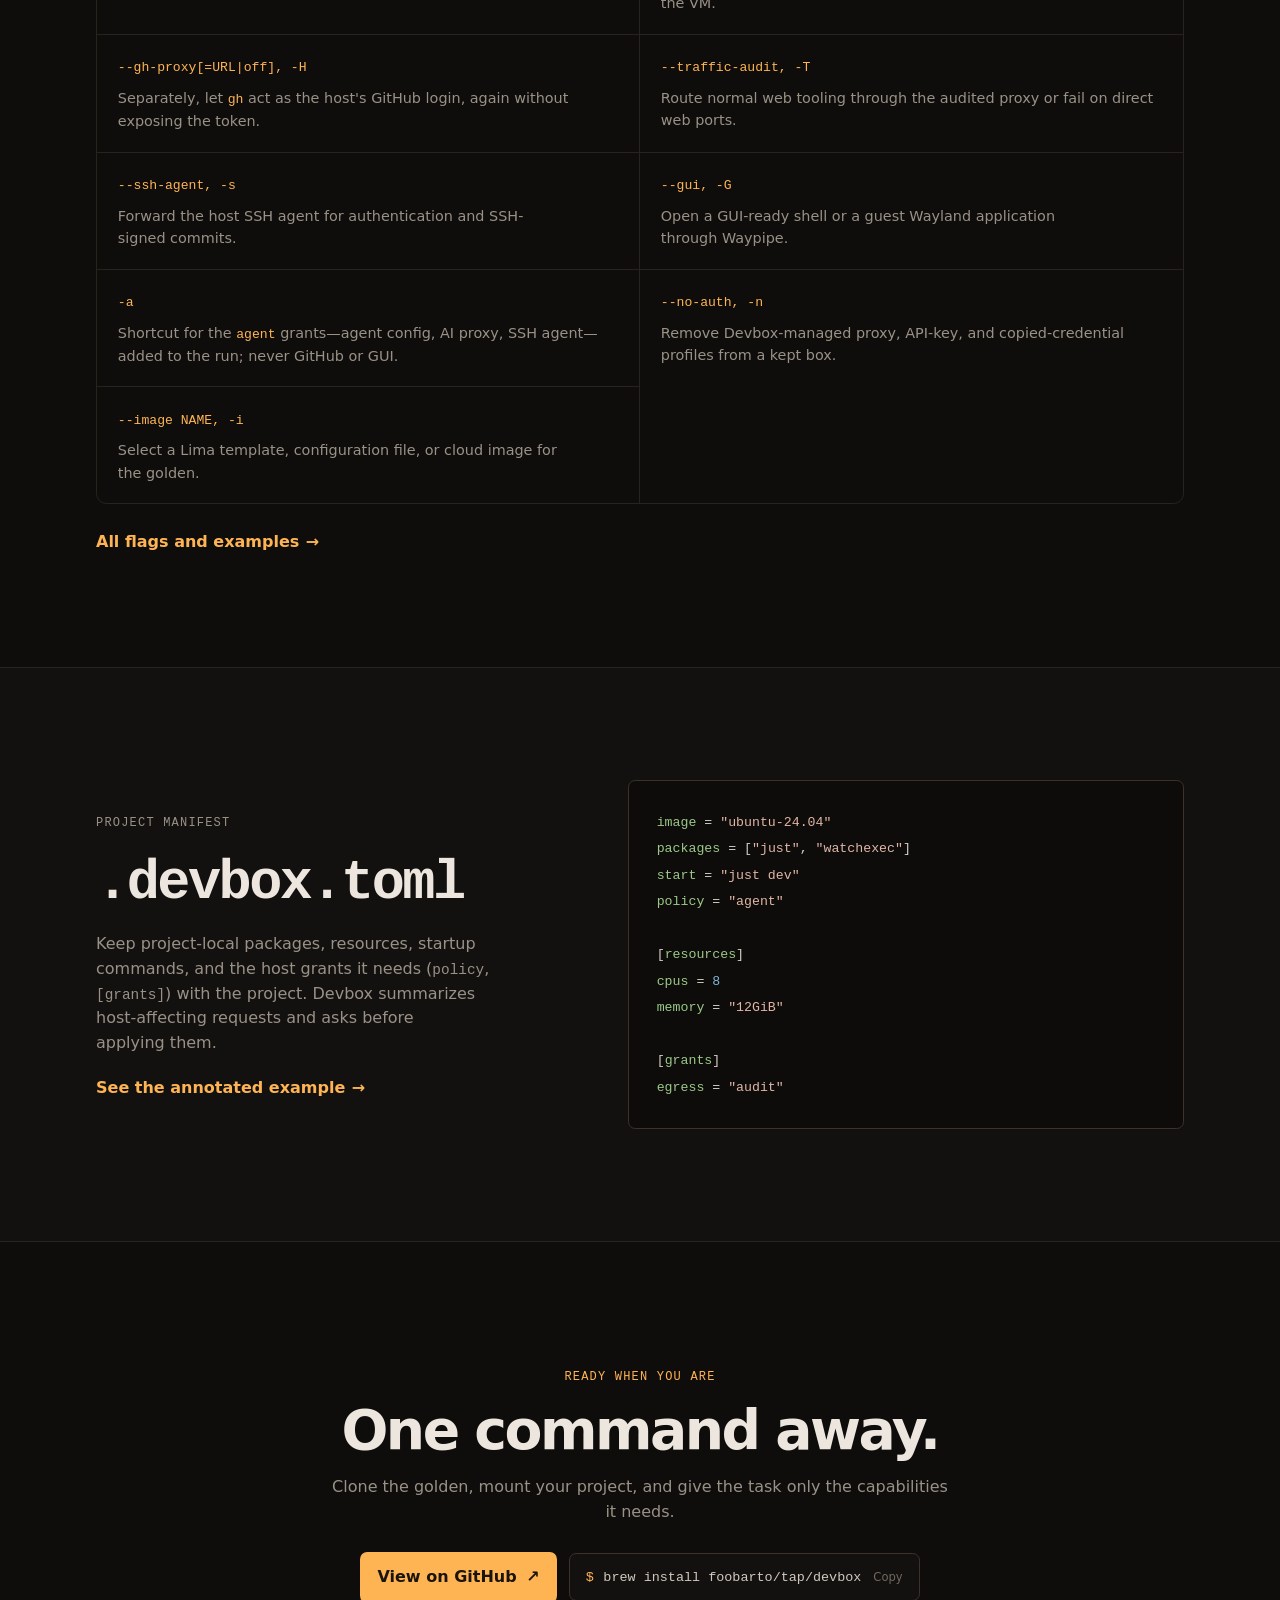
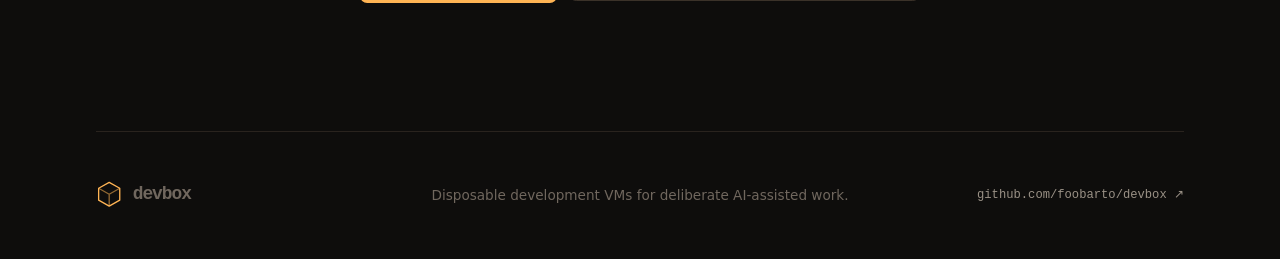
==== commit e5f66c99: "docs: bring every guide in line with grant policies and the proxy split Lead with grants and policie" ====
--- a/docs/index.html
+++ b/docs/index.html
@@ -88,7 +88,7 @@
             <p class="eyebrow">THE TRADE-OFF</p>
             <h2>A sealed box is useless. An open one is risky.</h2>
           </div>
-          <p>Devbox starts with no host access. Every feature below adds one named capability—so you can make the trade-off consciously, per task.</p>
+          <p>Devbox starts with no host access. Every feature below adds one named grant—declared once in a policy or a project's <code>[grants]</code>—so you can make the trade-off consciously, per task.</p>
         </div>
         <div class="capability-grid">
           <article class="capability default">
@@ -147,7 +147,7 @@
           <div class="audit-cards">
             <article>
               <span>DETAILED REQUEST AUDIT</span>
-              <h3>AI and GitHub through <code>--proxy</code> / <code>--gh-proxy</code></h3>
+              <h3>AI and GitHub through the <code>ai_proxy</code> / <code>github</code> grants</h3>
               <p>Capture the real submitted prompt or API payload, then see whether a remote mutation succeeded.</p>
               <pre><code><span class="prompt">$</span> devbox proxy audit show
 <span class="prompt">$</span> devbox proxy audit export audit.html</code></pre>
@@ -155,7 +155,7 @@
             </article>
             <article>
               <span>OPAQUE HTTPS METADATA</span>
-              <h3>General web traffic through <code>--traffic-audit</code></h3>
+              <h3>General web traffic with <code>egress = "audit"</code></h3>
               <p>The CONNECT tunnel logs destination, timing, and byte counts. HTTPS paths, prompts, and bodies remain end-to-end encrypted.</p>
               <small>Proxy-unaware tools fail on direct TCP/UDP web ports rather than silently bypassing this audit.</small>
             </article>
@@ -188,7 +188,7 @@
 <span class="prompt">$</span> devbox gui -- weston-terminal
 <span class="comment">→ one app; returns when it exits</span>
 
-<span class="prompt">$</span> devbox --gui -a -- code .</code></pre>
+<span class="prompt">$</span> devbox --gui --policy agent -- code .</code></pre>
       </section>
 
       <section id="how" class="how section">
@@ -207,13 +207,16 @@
 <span class="prompt">$</span> devbox gui [DIR] [FLAGS] [-- APP ...]  <span class="comment"># open a GUI-ready shell or app</span>
 <span class="prompt">$</span> devbox build [--image N] [--force]      <span class="comment"># create or refresh a golden image</span>
 <span class="prompt">$</span> devbox sessions path|clear [DIR]       <span class="comment"># inspect or remove resumable state</span>
+<span class="prompt">$</span> devbox policy list|show NAME           <span class="comment"># what a grant policy gives a box</span>
+<span class="prompt">$</span> devbox proxy start|status|audit        <span class="comment"># manage the shared host proxy</span>
 <span class="prompt">$</span> devbox destroy NAME | --all | --goldens</code></pre>
         </div>
       </section>
 
       <section id="flags" class="shell section">
-        <div class="section-heading stacked"><div><p class="eyebrow">KEY FLAGS</p><h2>The ones you’ll reach for.</h2></div><p>Flags make host-backed capabilities explicit. They work on a new box and, where applicable, refresh or remove state in an existing kept box.</p></div>
+        <div class="section-heading stacked"><div><p class="eyebrow">KEY FLAGS</p><h2>The ones you’ll reach for.</h2></div><p>A policy names a box's host grants in one place; the older per-grant flags remain as shortcuts. A kept box is brought in line with the policy in effect each time you enter it.</p></div>
         <div class="flag-list">
+          <article><code>--policy NAME, -P</code><p>Grant exactly what a policy holds: <code>none</code>, <code>agent</code>, <code>agent-github</code>, or your own in <code>~/.config/devbox/policies/</code>.</p></article>
           <article><code>--keep, -k</code><p>Leave the box running when the shell exits.</p></article>
           <article><code>--ephemeral-sessions, -e</code><p>Keep this run's AI transcripts on the disposable guest disk.</p></article>
           <article><code>--proxy[=URL], -p</code><p>Use host-side AI authentication without exposing real tokens in the VM.</p></article>
@@ -221,7 +224,7 @@
           <article><code>--traffic-audit, -T</code><p>Route normal web tooling through the audited proxy or fail on direct web ports.</p></article>
           <article><code>--ssh-agent, -s</code><p>Forward the host SSH agent for authentication and SSH-signed commits.</p></article>
           <article><code>--gui, -G</code><p>Open a GUI-ready shell or a guest Wayland application through Waypipe.</p></article>
-          <article><code>-a</code><p>The common trusted-code preset: agent config, host credential proxy, and SSH agent—never GUI.</p></article>
+          <article><code>-a</code><p>Shortcut for the <code>agent</code> grants—agent config, AI proxy, SSH agent—added to the run; never GitHub or GUI.</p></article>
           <article><code>--no-auth, -n</code><p>Remove Devbox-managed proxy, API-key, and copied-credential profiles from a kept box.</p></article>
           <article><code>--image NAME, -i</code><p>Select a Lima template, configuration file, or cloud image for the golden.</p></article>
         </div>
@@ -230,15 +233,18 @@
 
       <section id="manifest" class="manifest section">
         <div class="shell manifest-layout">
-          <div><p class="eyebrow">PROJECT MANIFEST</p><h2><code>.devbox.toml</code></h2><p>Keep project-local packages, resource settings, mounts, and startup commands with the project. Devbox summarizes host-affecting requests and asks before applying them.</p><a class="text-link" href="https://github.com/foobarto/devbox/blob/main/examples/.devbox.toml">See the annotated example <span aria-hidden="true">→</span></a></div>
+          <div><p class="eyebrow">PROJECT MANIFEST</p><h2><code>.devbox.toml</code></h2><p>Keep project-local packages, resources, startup commands, and the host grants it needs (<code>policy</code>, <code>[grants]</code>) with the project. Devbox summarizes host-affecting requests and asks before applying them.</p><a class="text-link" href="https://github.com/foobarto/devbox/blob/main/examples/.devbox.toml">See the annotated example <span aria-hidden="true">→</span></a></div>
           <pre class="toml"><code><span class="toml-key">image</span> = <span class="toml-string">"ubuntu-24.04"</span>
+<span class="toml-key">packages</span> = [<span class="toml-string">"just"</span>, <span class="toml-string">"watchexec"</span>]
+<span class="toml-key">start</span> = <span class="toml-string">"just dev"</span>
+<span class="toml-key">policy</span> = <span class="toml-string">"agent"</span>
 
 [<span class="toml-key">resources</span>]
 <span class="toml-key">cpus</span> = <span class="toml-number">8</span>
 <span class="toml-key">memory</span> = <span class="toml-string">"12GiB"</span>
 
-<span class="toml-key">packages</span> = [<span class="toml-string">"just"</span>, <span class="toml-string">"watchexec"</span>]
-<span class="toml-key">start</span> = <span class="toml-string">"just dev"</span></code></pre>
+[<span class="toml-key">grants</span>]
+<span class="toml-key">egress</span> = <span class="toml-string">"audit"</span></code></pre>
         </div>
       </section>
 
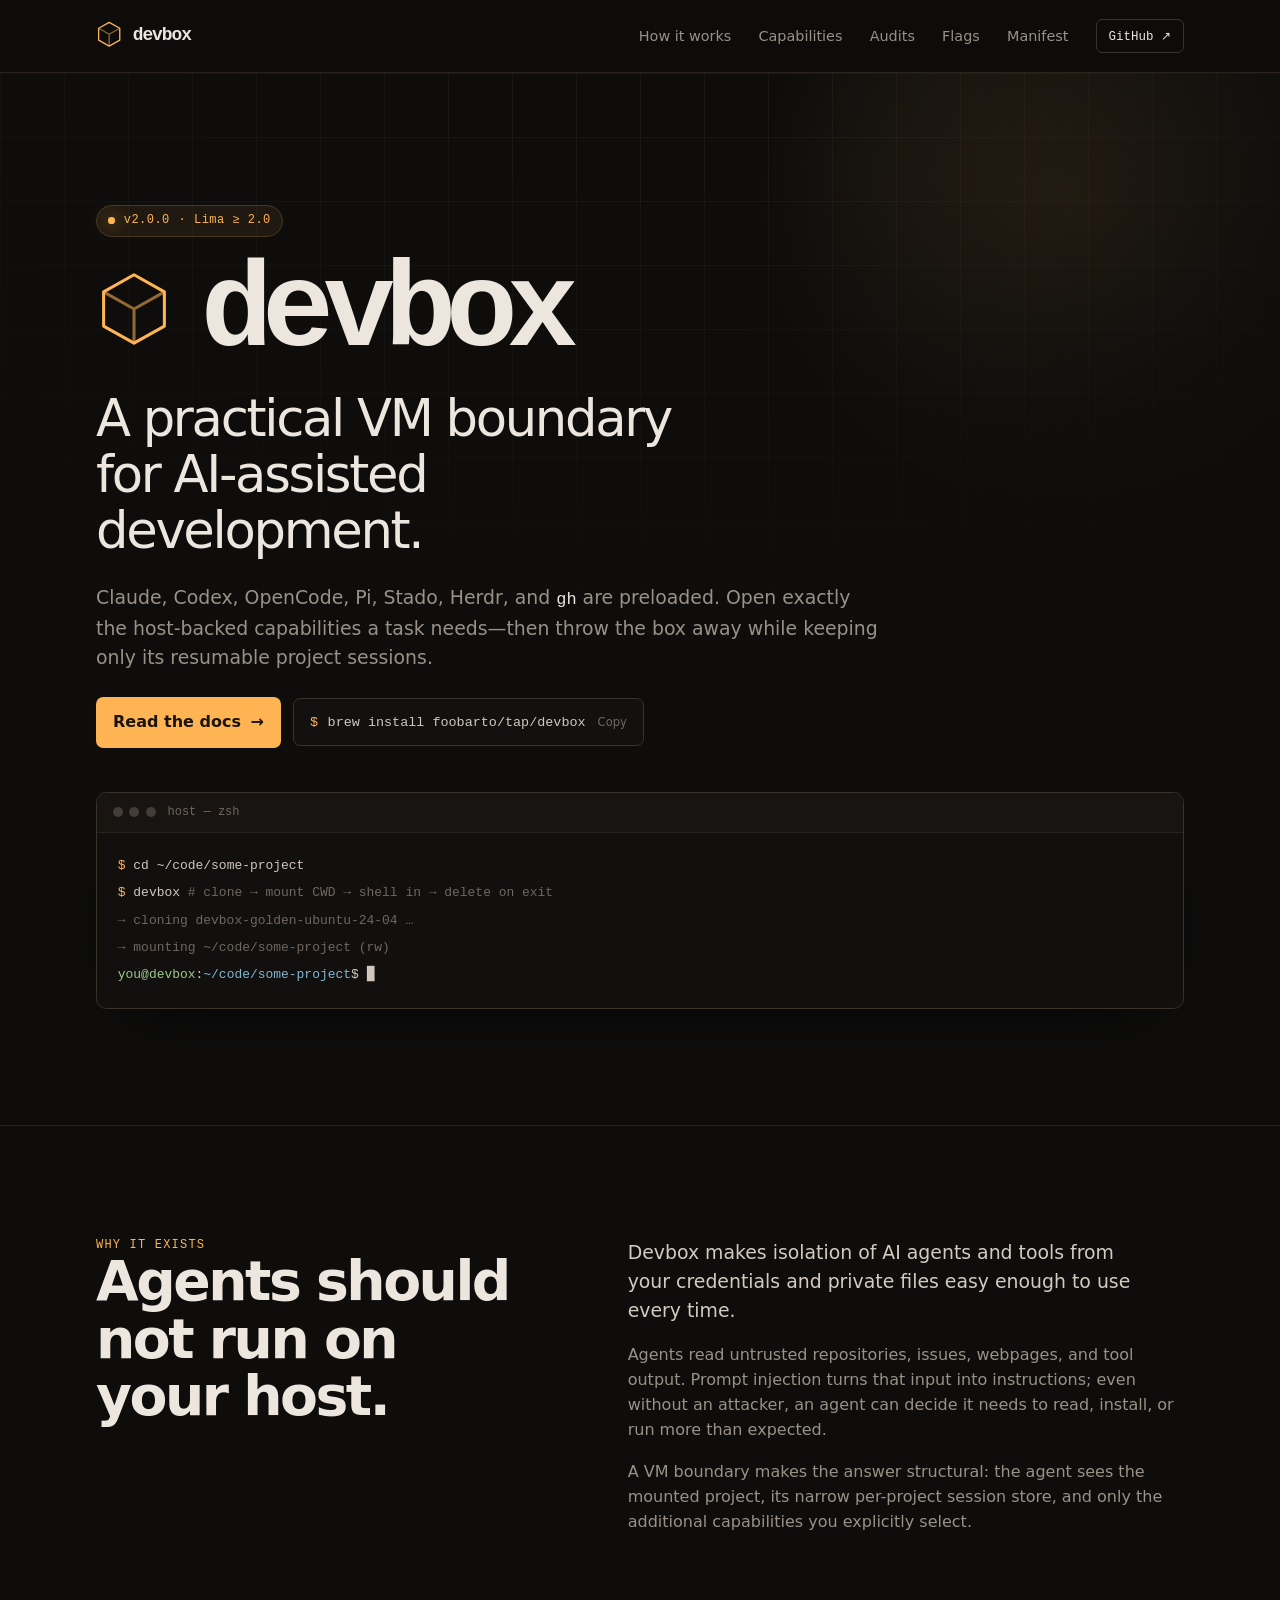
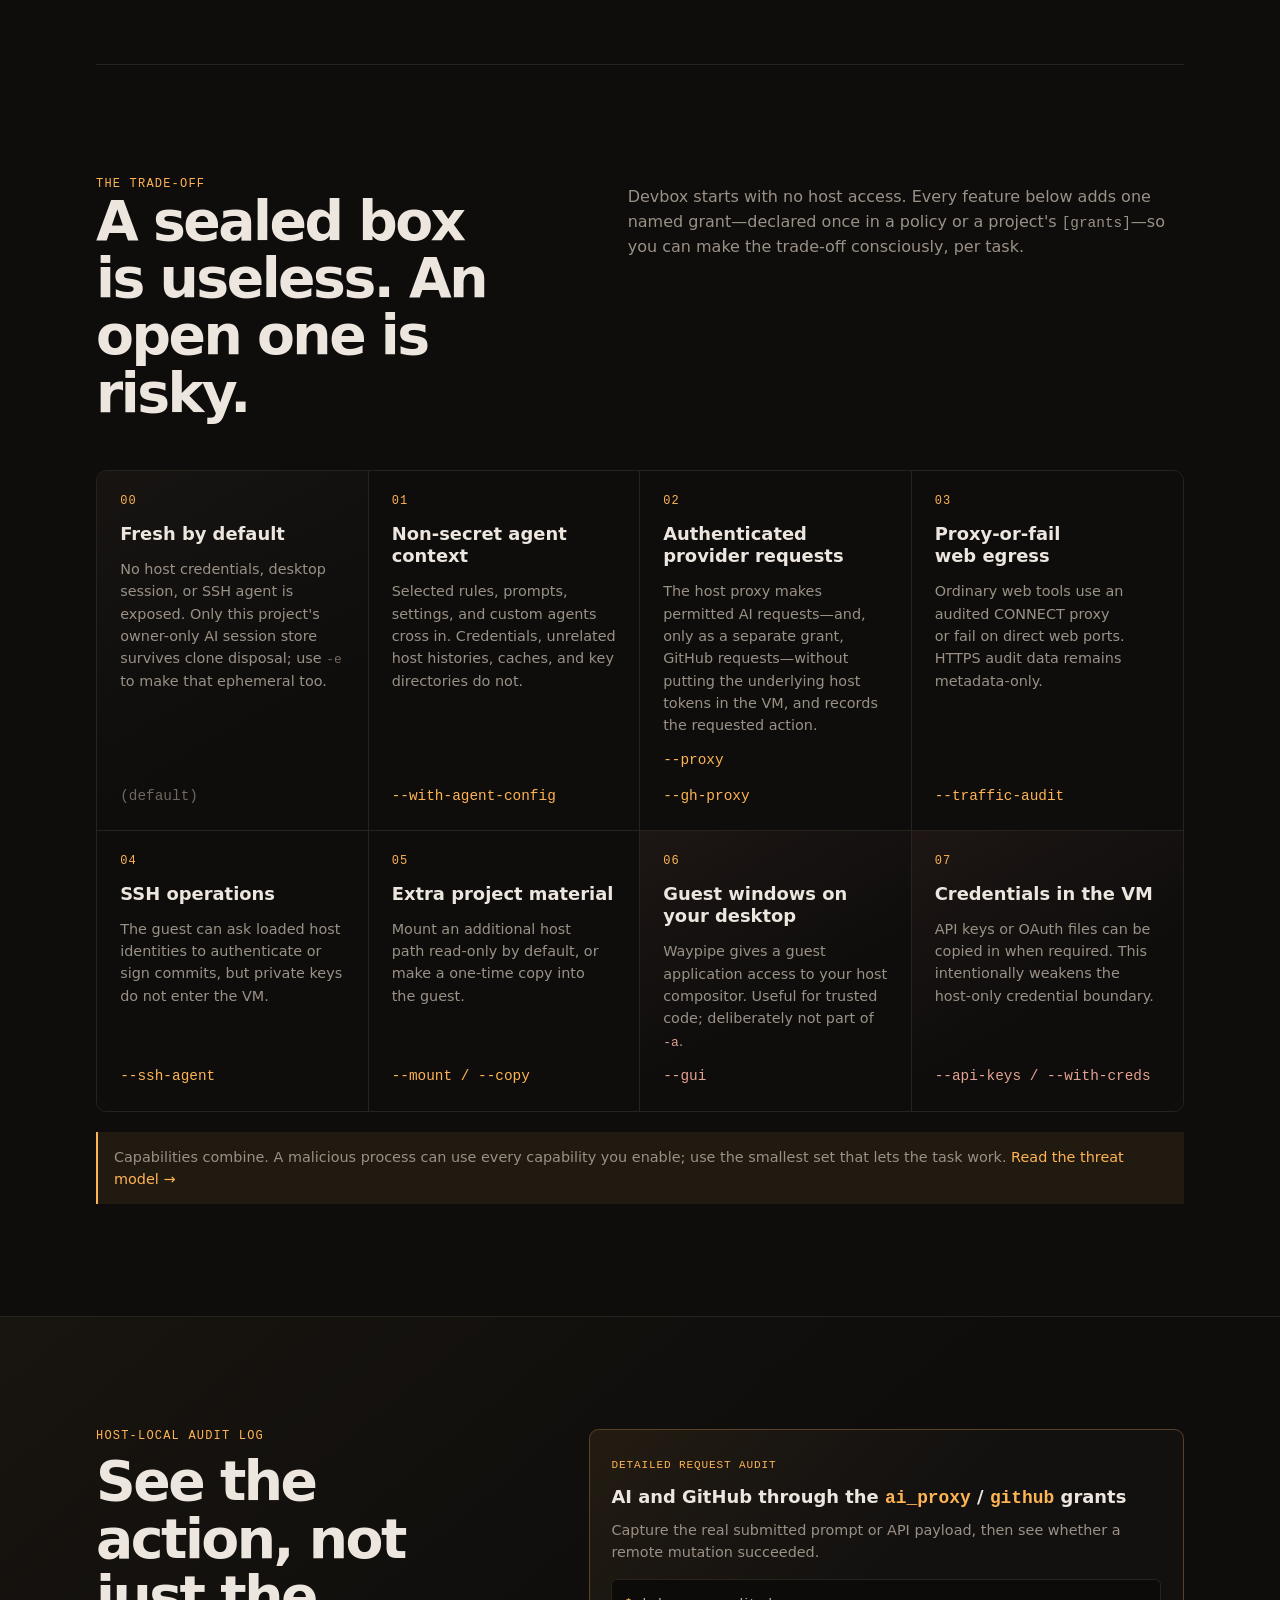
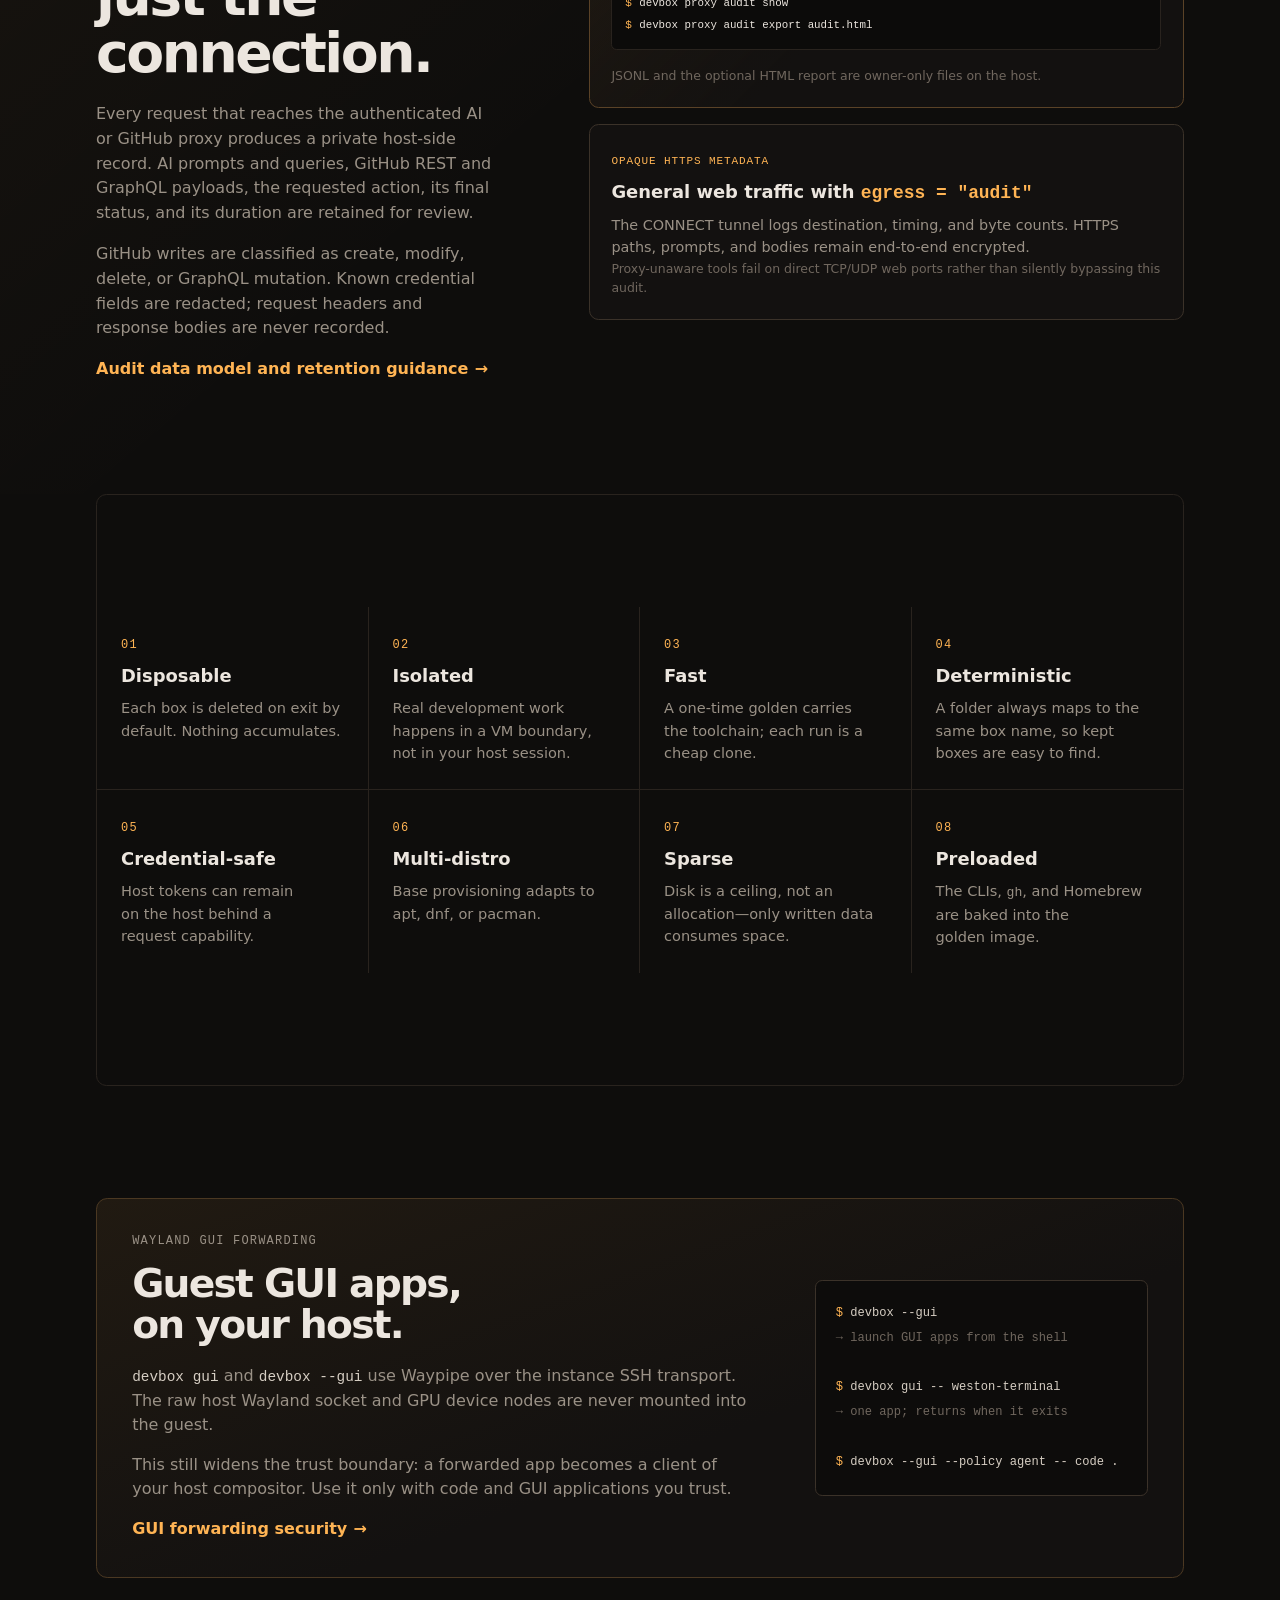
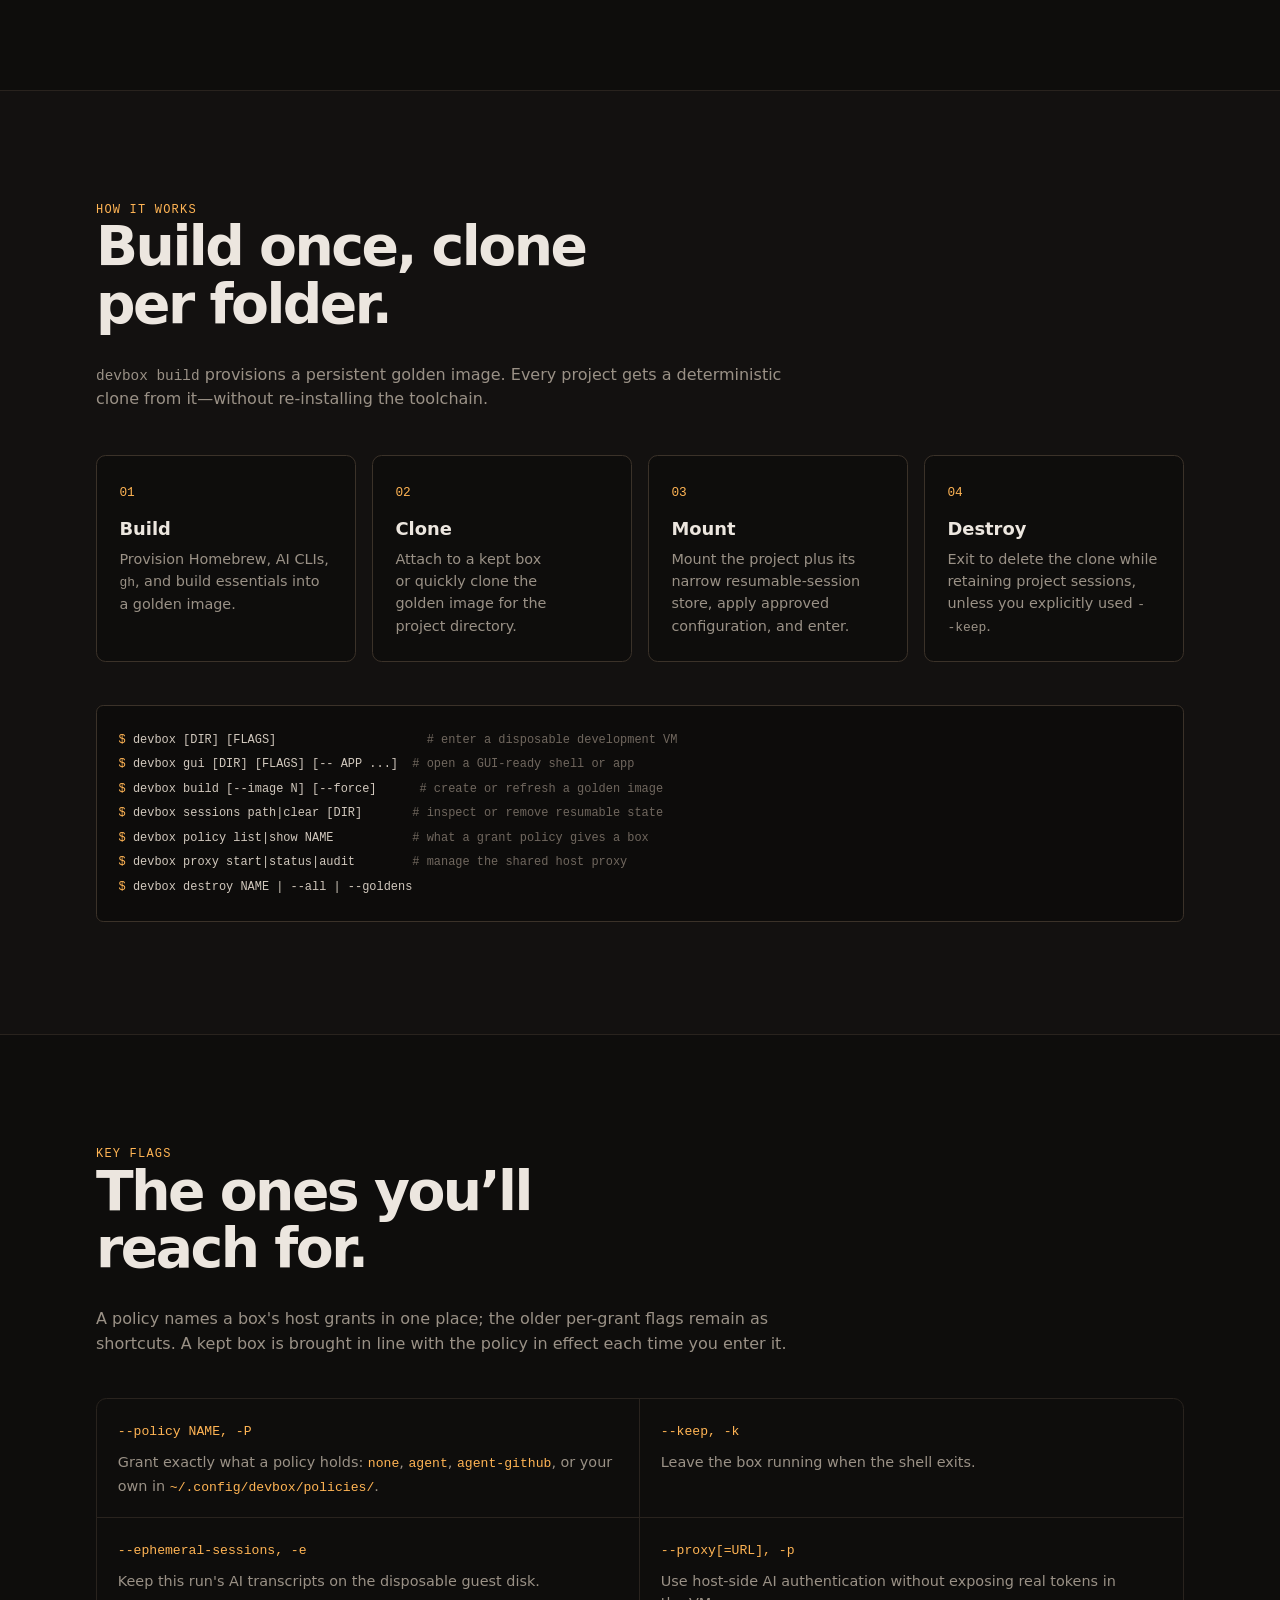
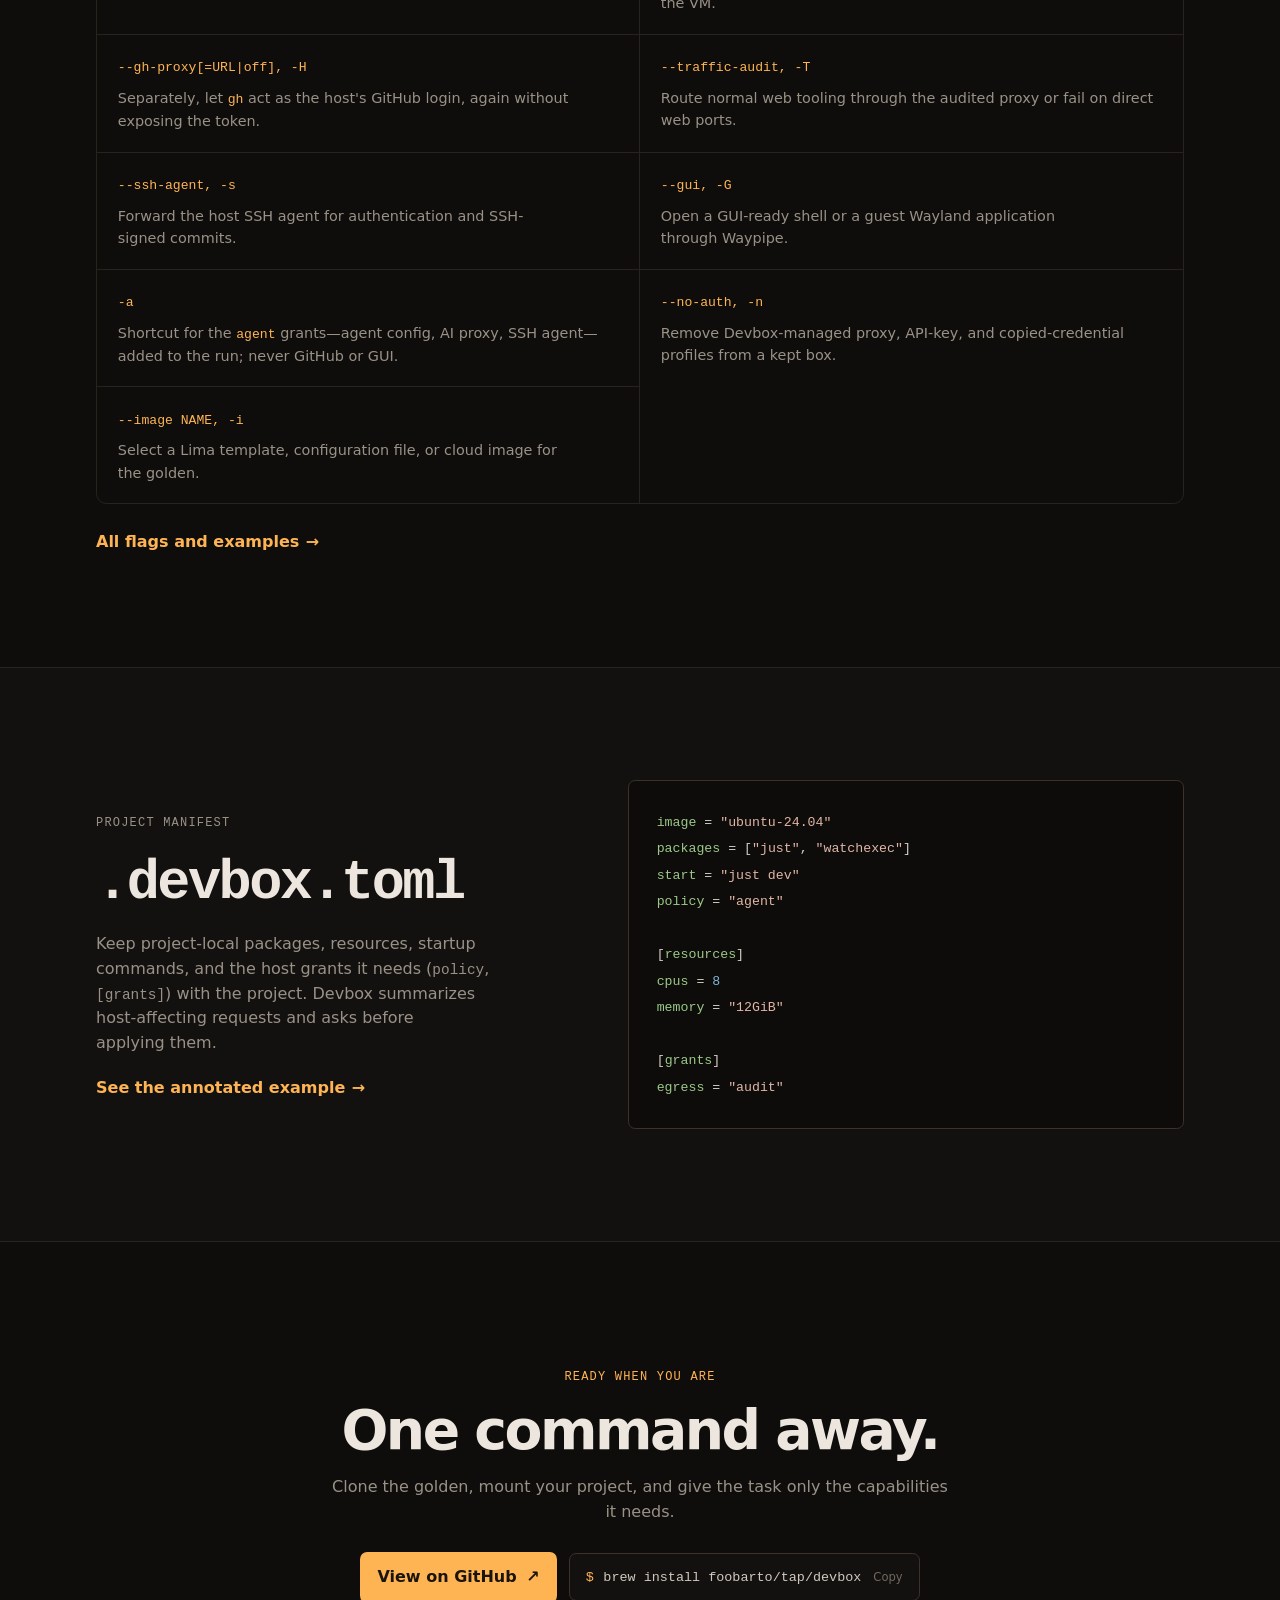
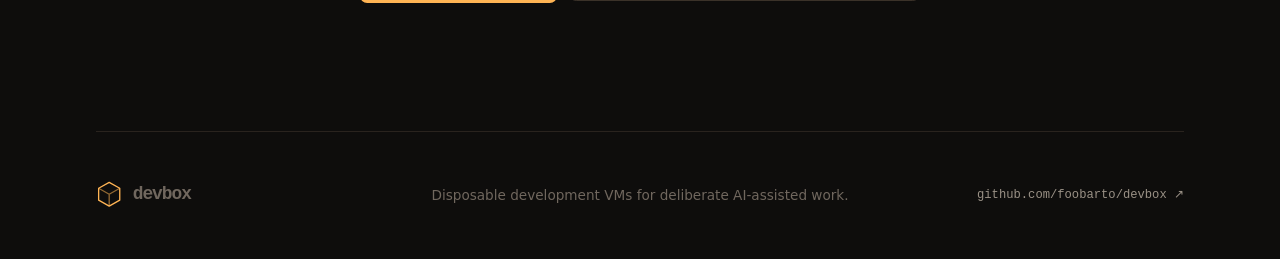
==== commit 5966f2e5: "Release v2.0.0" ====
--- a/docs/index.html
+++ b/docs/index.html
@@ -43,7 +43,7 @@
       <section id="top" class="hero section-grid">
         <div class="hero-glow" aria-hidden="true"></div>
         <div class="shell hero-copy">
-          <p class="eyebrow"><span class="status-dot" aria-hidden="true"></span> <span data-current-version>v1.4.0</span> · Lima ≥ 2.0</p>
+          <p class="eyebrow"><span class="status-dot" aria-hidden="true"></span> <span data-current-version>v2.0.0</span> · Lima ≥ 2.0</p>
           <div class="hero-title">
             <svg class="hero-mark" viewBox="0 0 60 66" aria-hidden="true">
               <path d="M30 3 54 16.5v27L30 57 6 43.5v-27L30 3Z"></path>
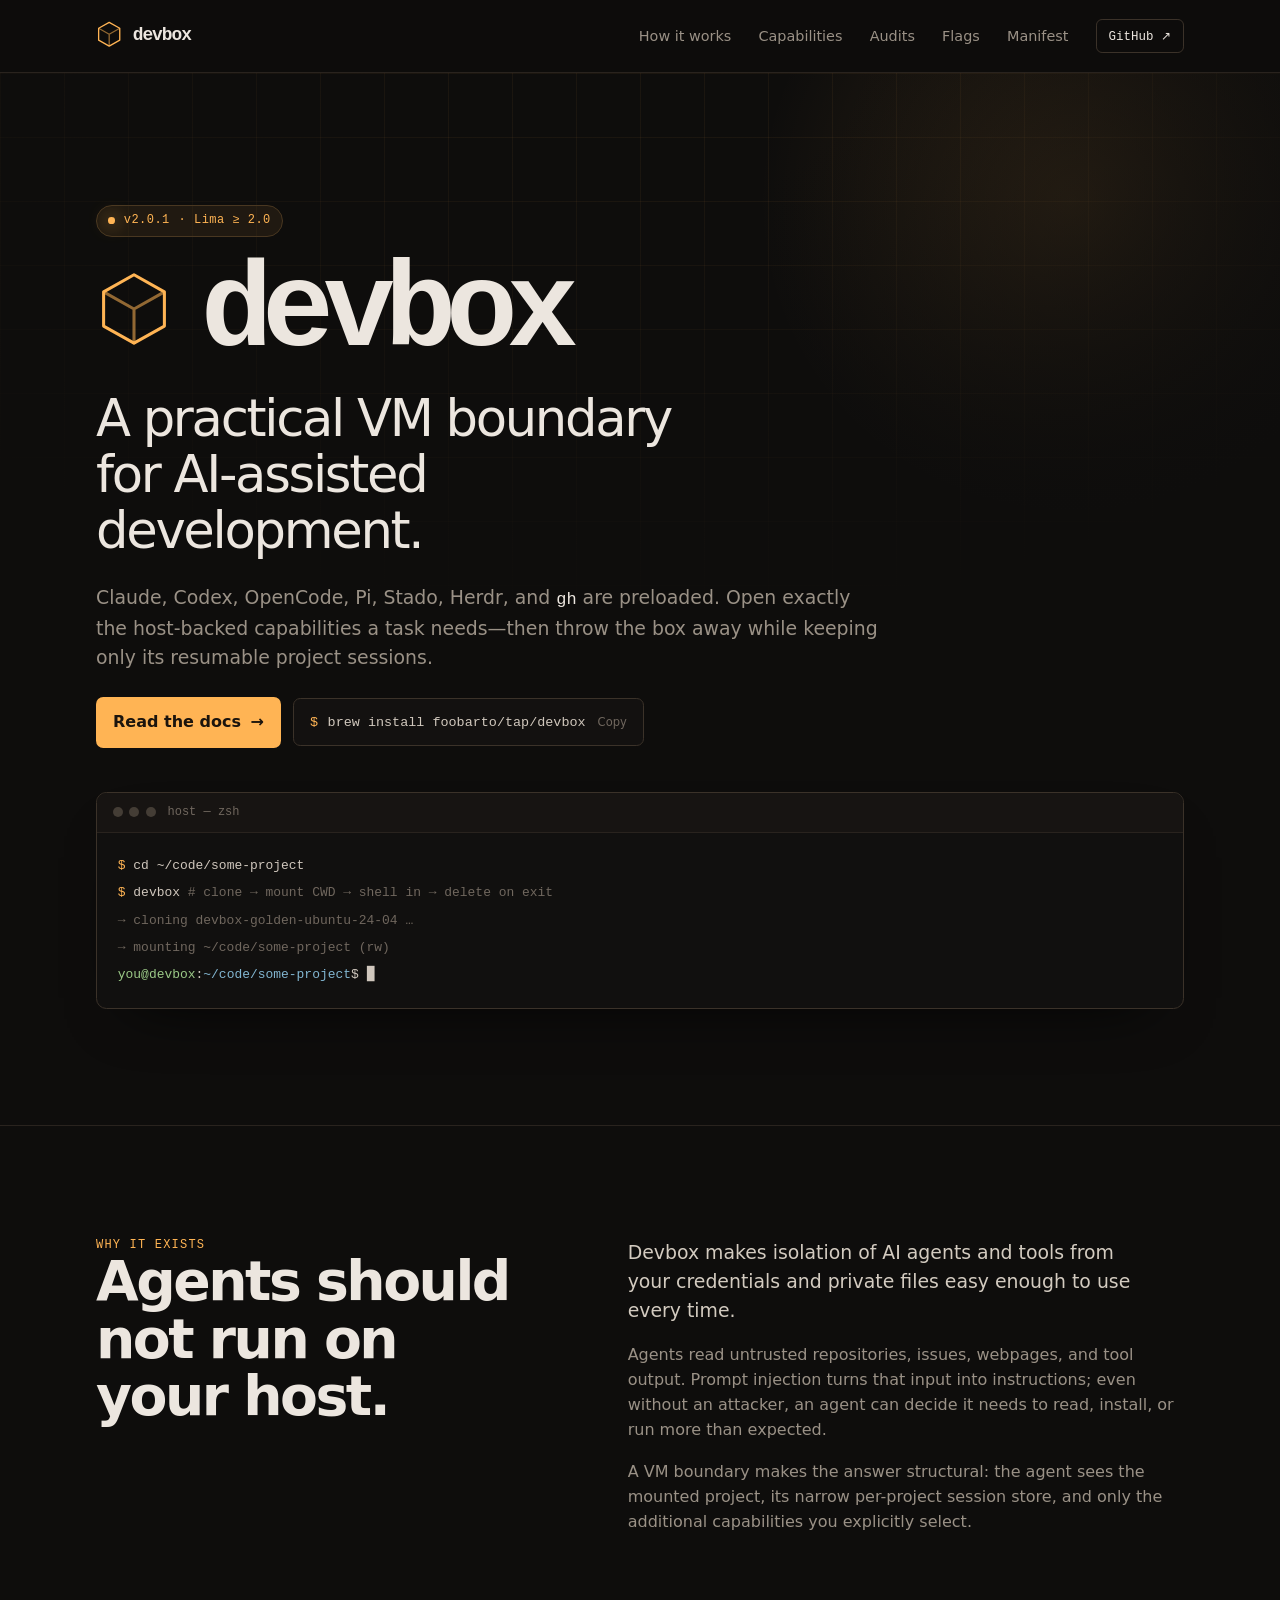
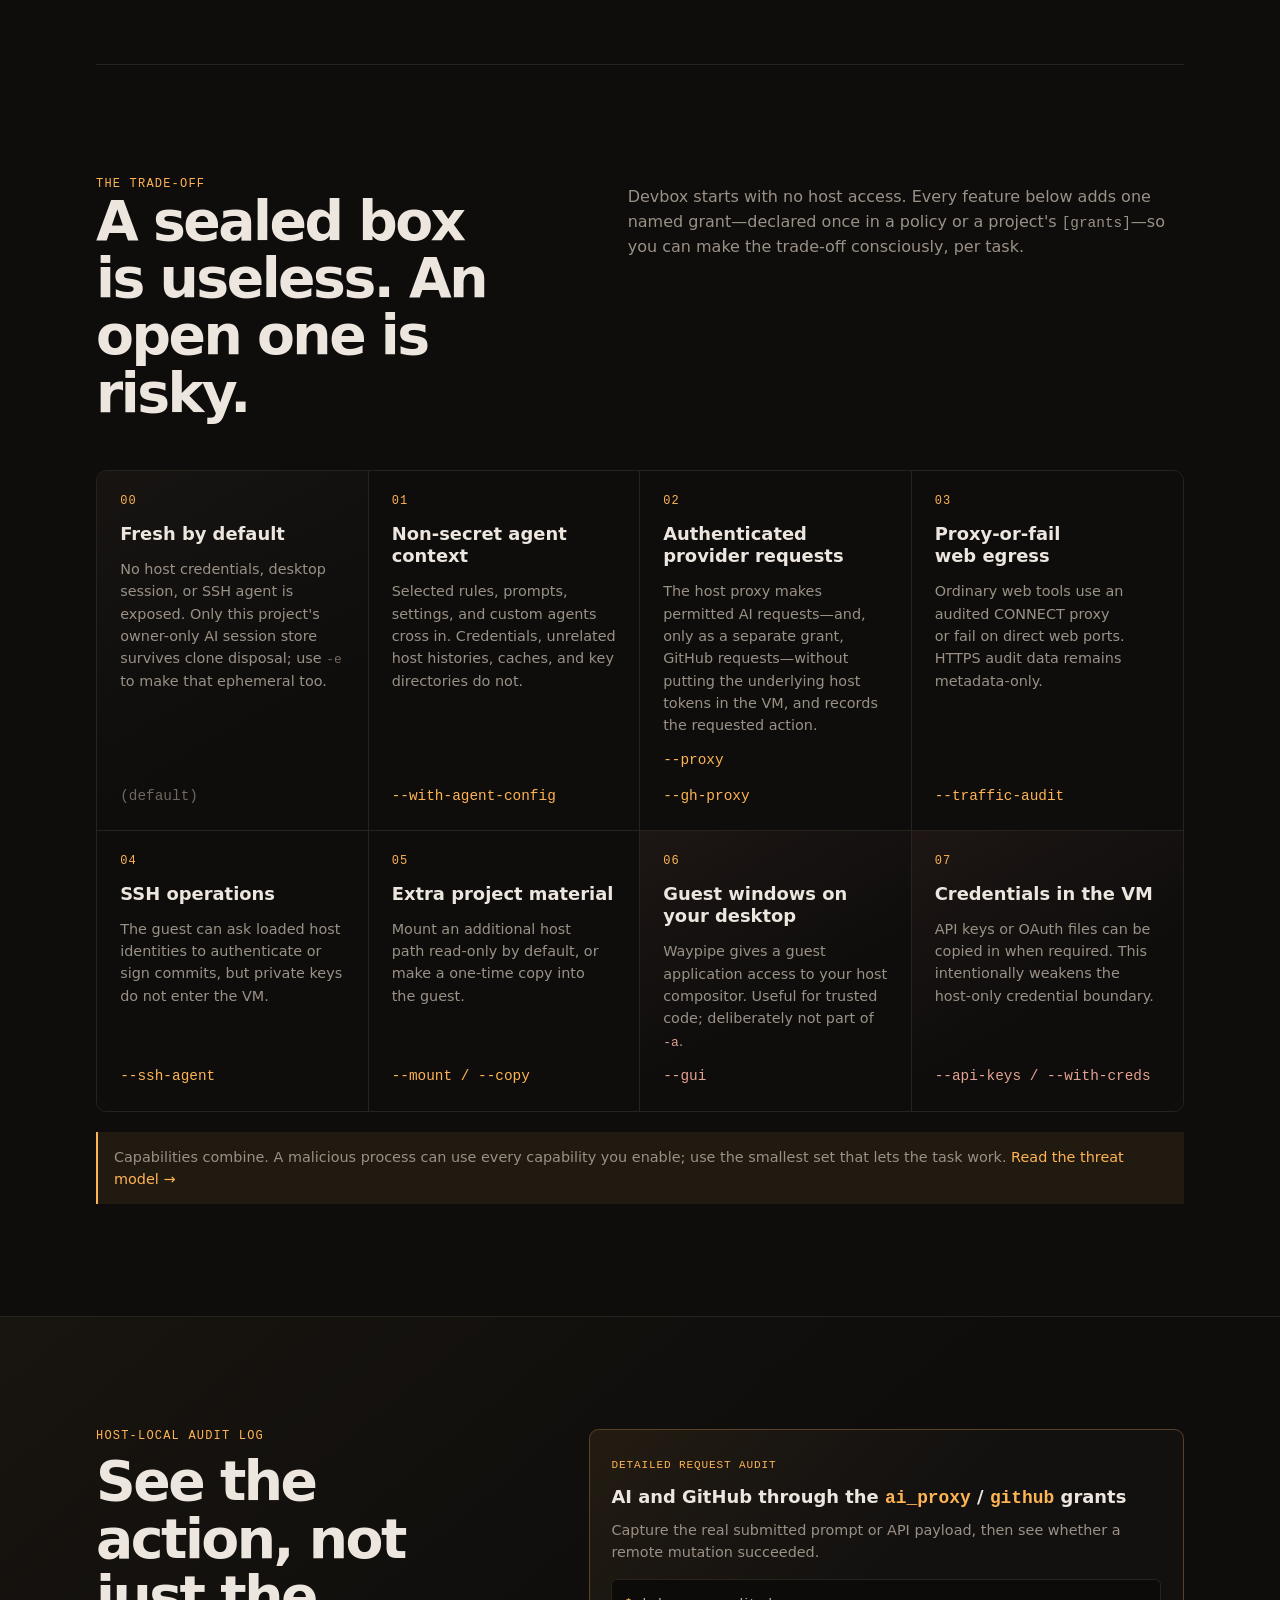
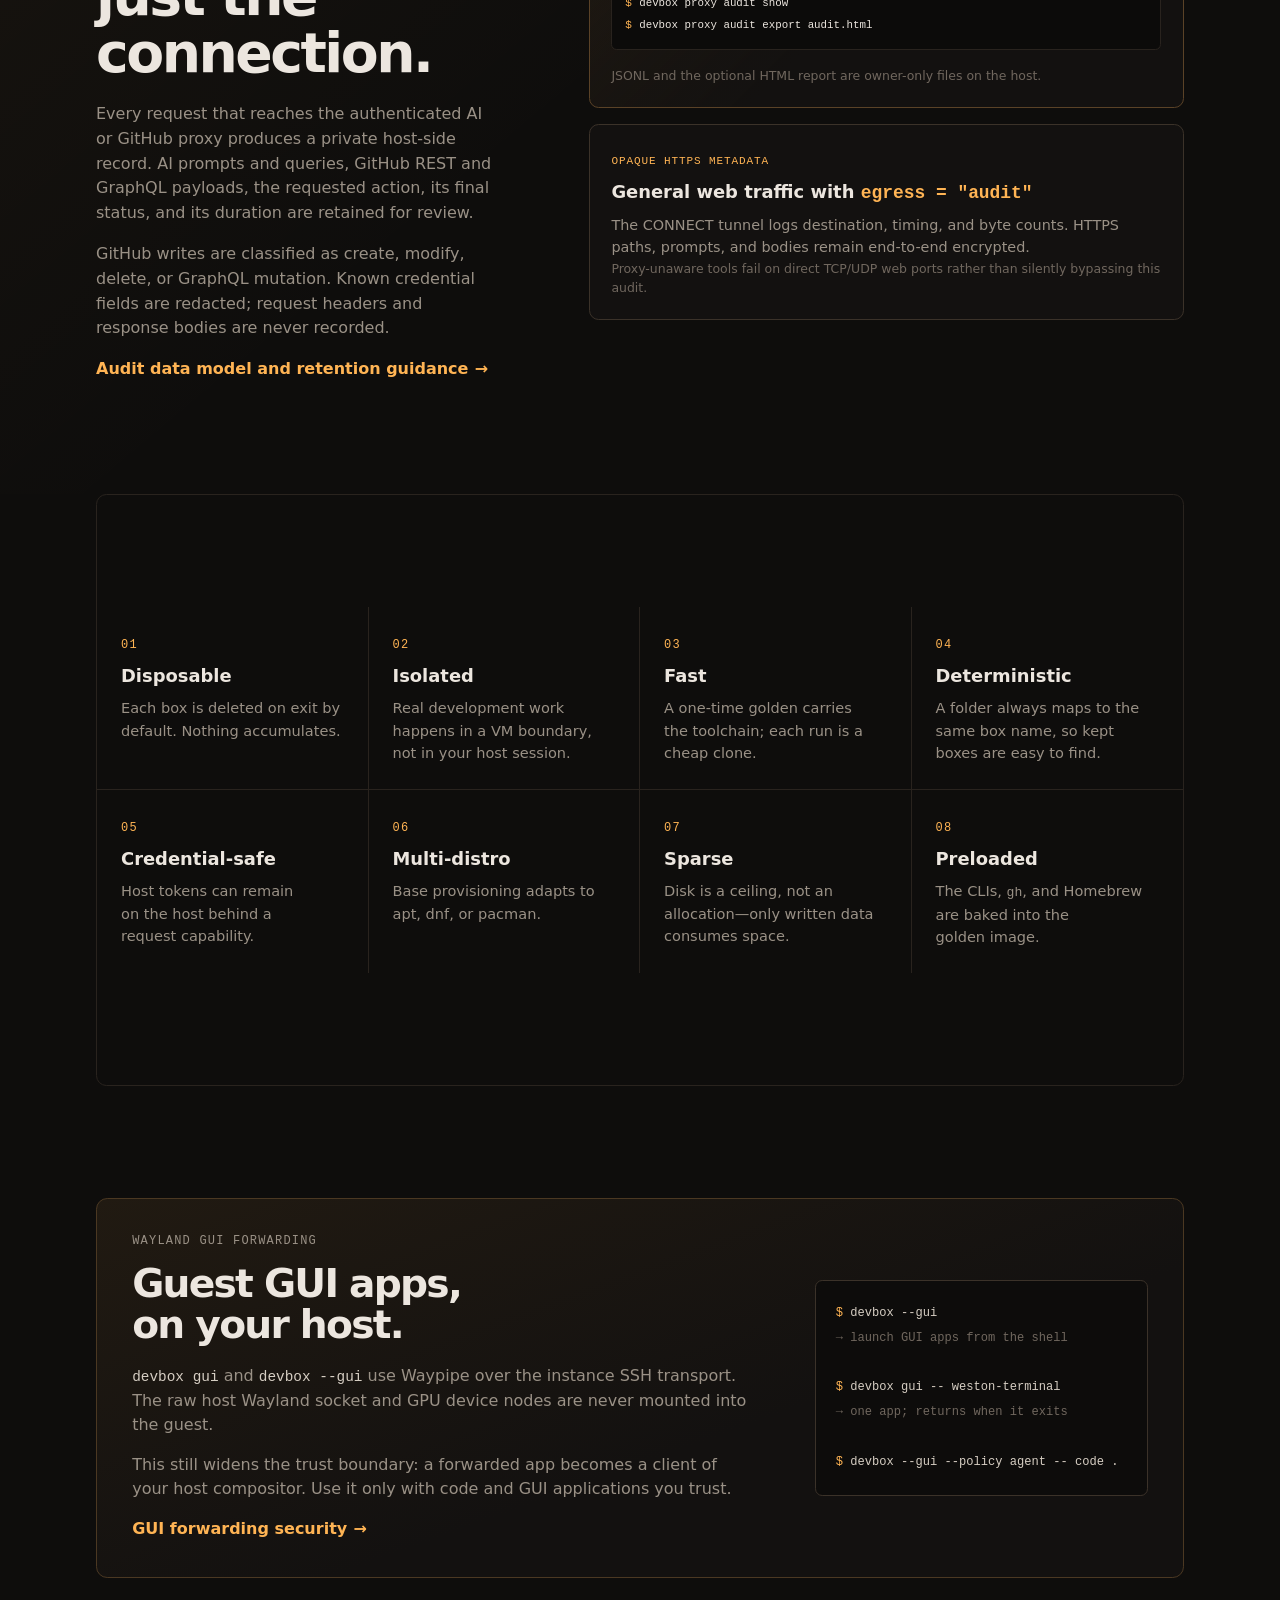
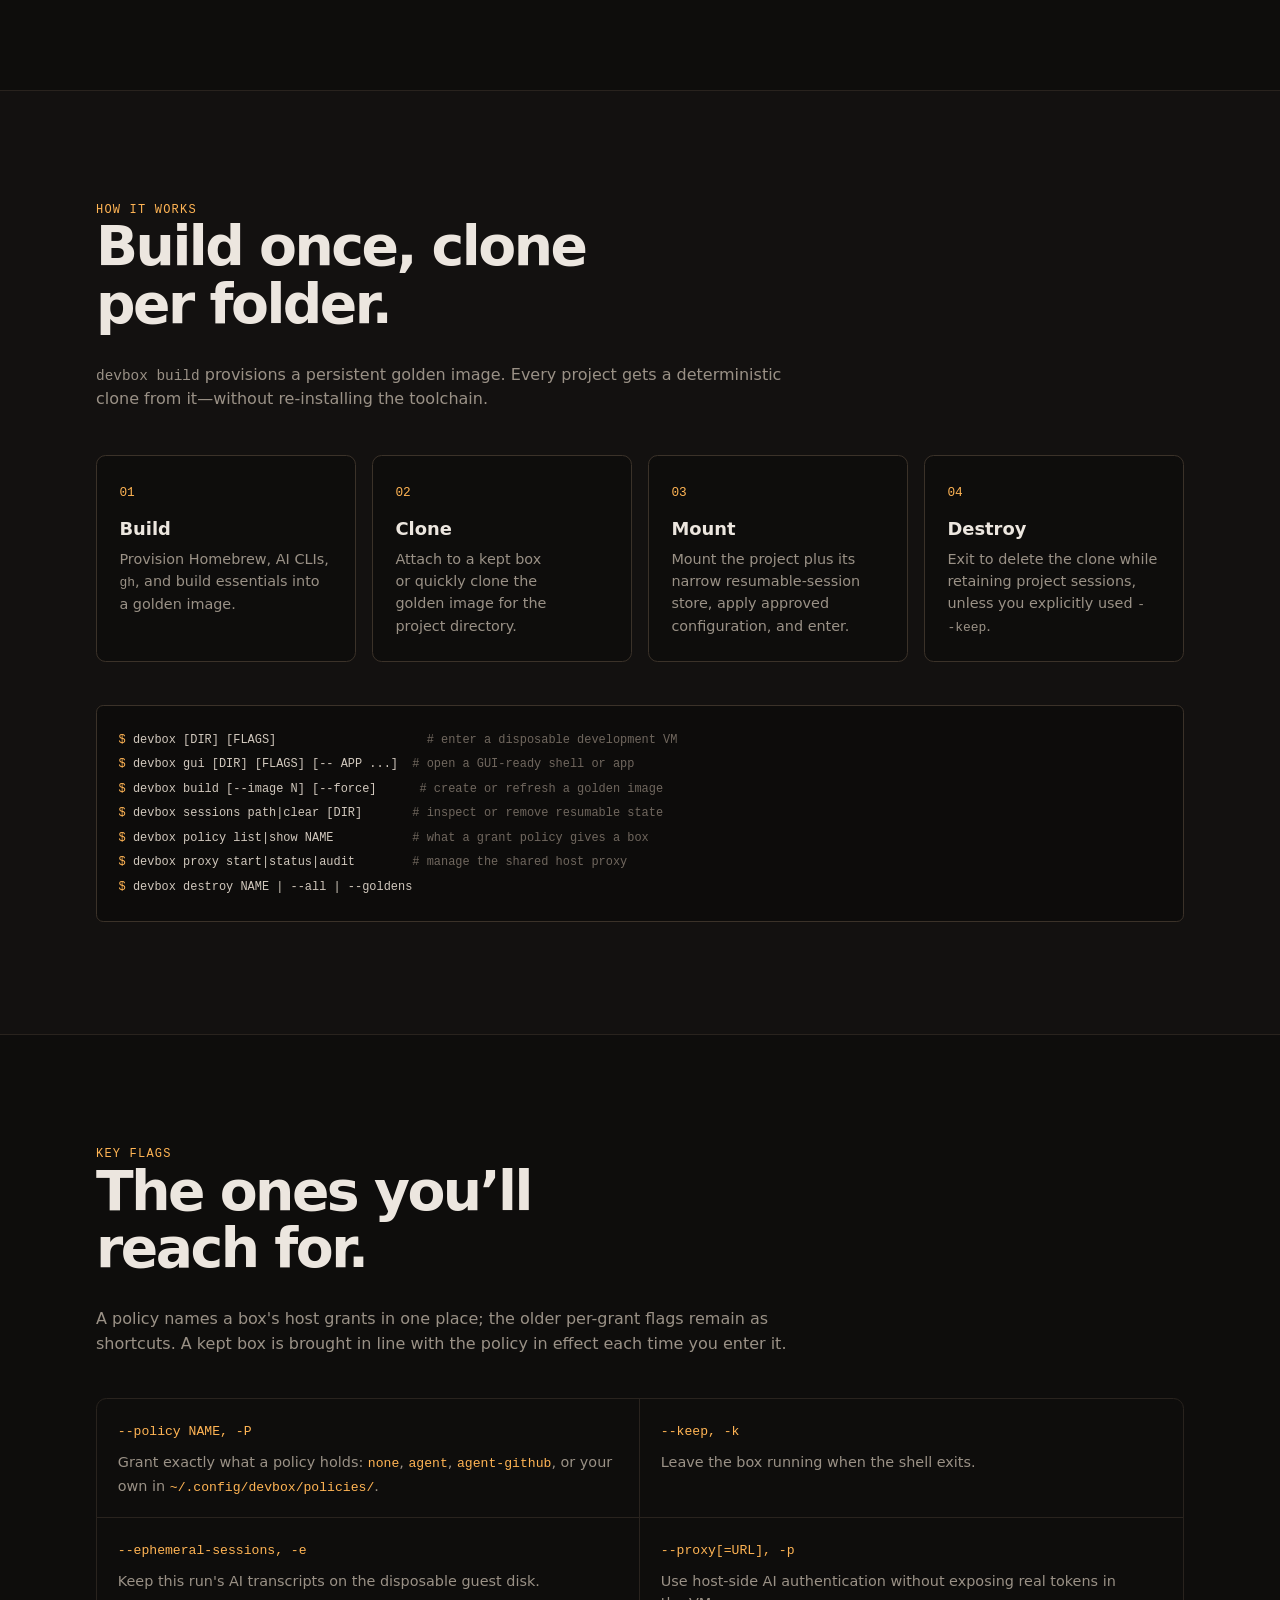
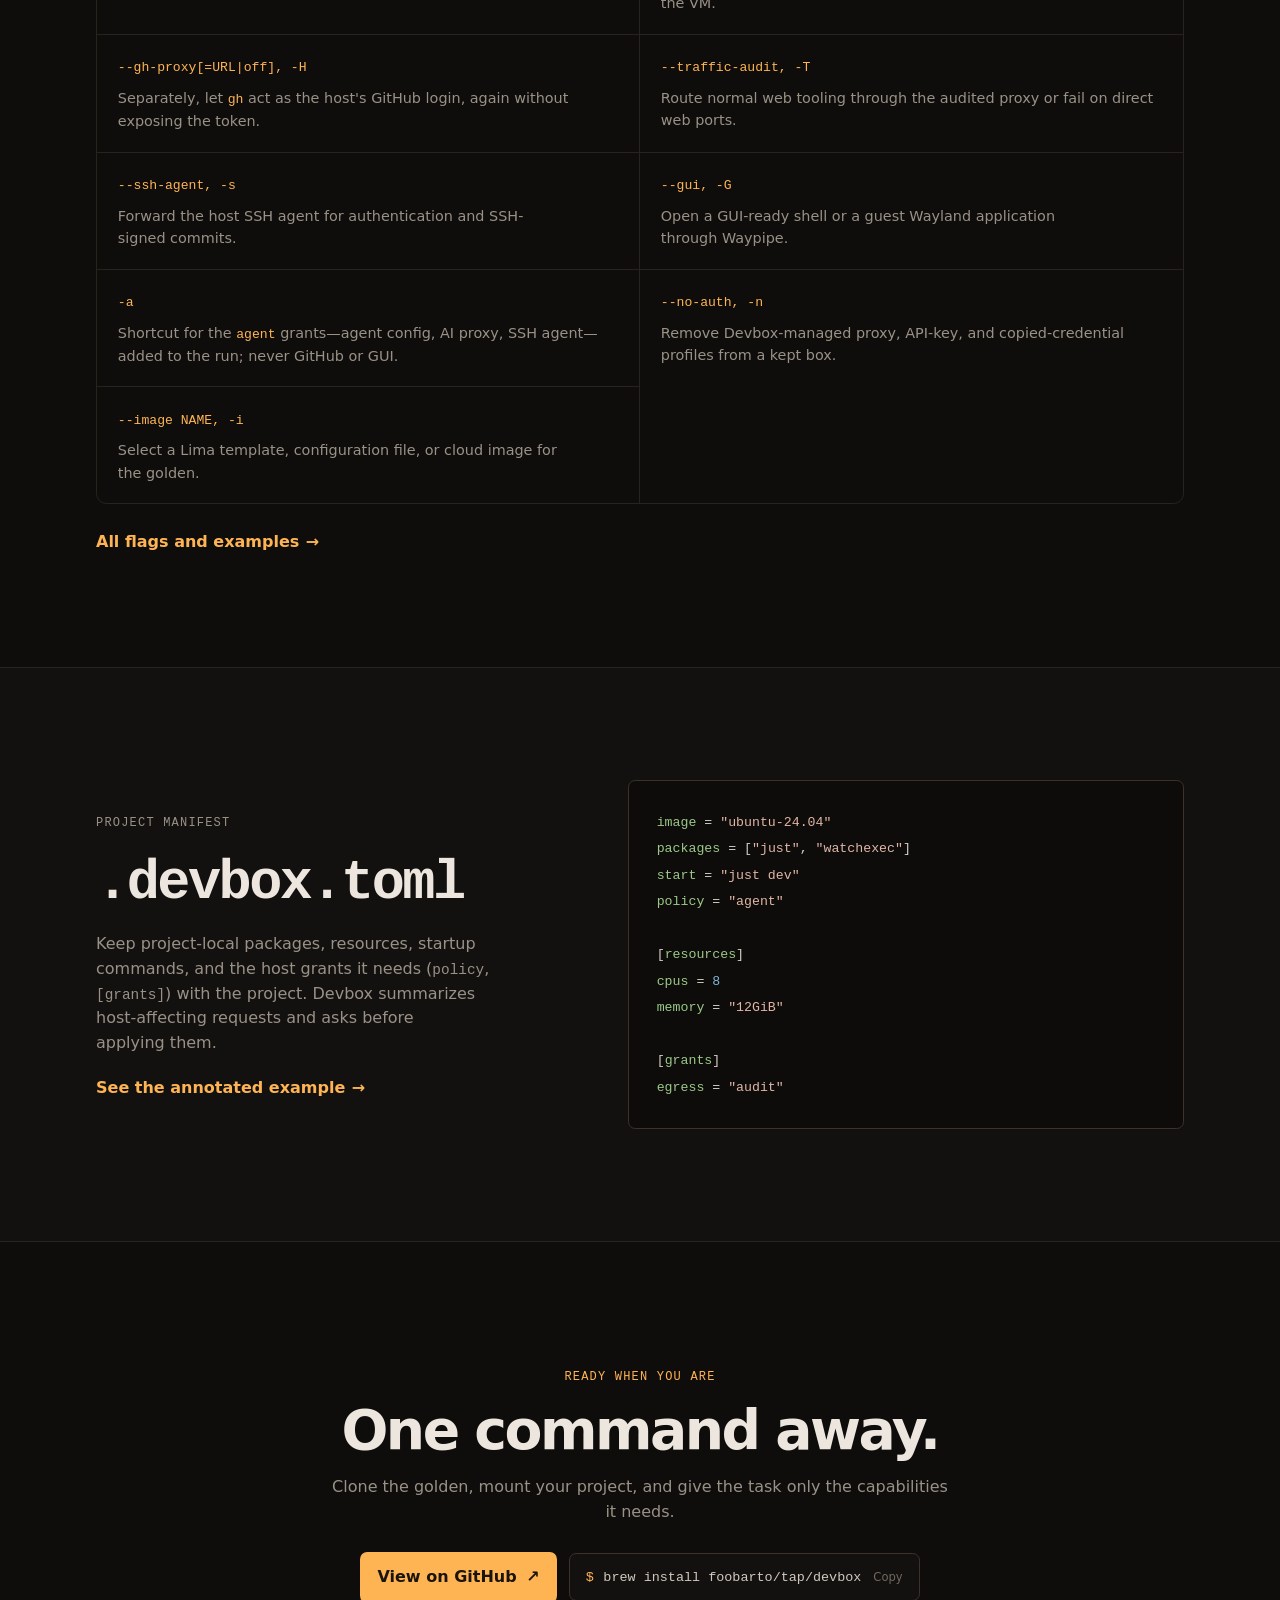
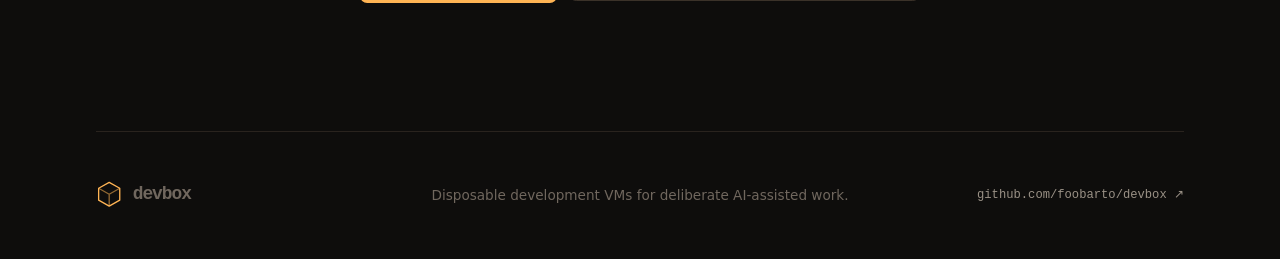
==== commit a17589d2: "Release v2.0.1: expose account-specific Codex models" ====
--- a/docs/index.html
+++ b/docs/index.html
@@ -43,7 +43,7 @@
       <section id="top" class="hero section-grid">
         <div class="hero-glow" aria-hidden="true"></div>
         <div class="shell hero-copy">
-          <p class="eyebrow"><span class="status-dot" aria-hidden="true"></span> <span data-current-version>v2.0.0</span> · Lima ≥ 2.0</p>
+          <p class="eyebrow"><span class="status-dot" aria-hidden="true"></span> <span data-current-version>v2.0.1</span> · Lima ≥ 2.0</p>
           <div class="hero-title">
             <svg class="hero-mark" viewBox="0 0 60 66" aria-hidden="true">
               <path d="M30 3 54 16.5v27L30 57 6 43.5v-27L30 3Z"></path>
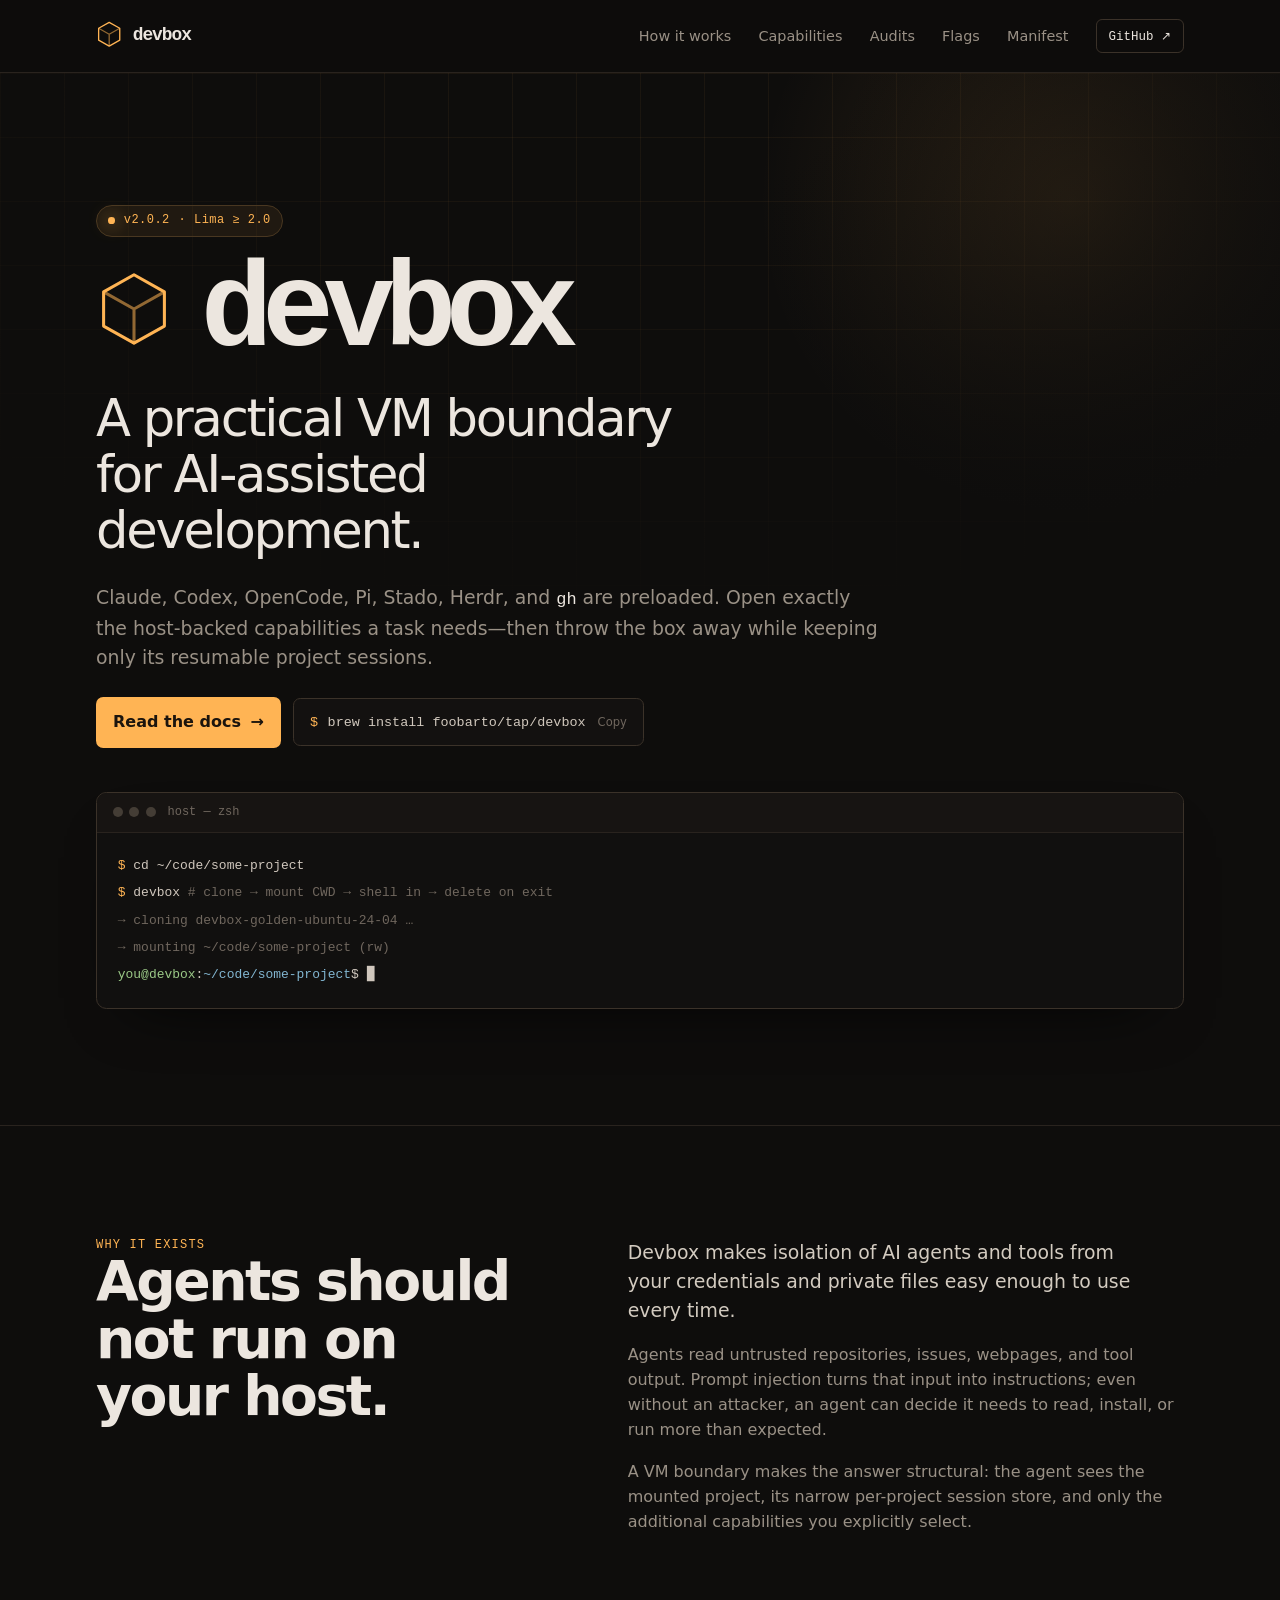
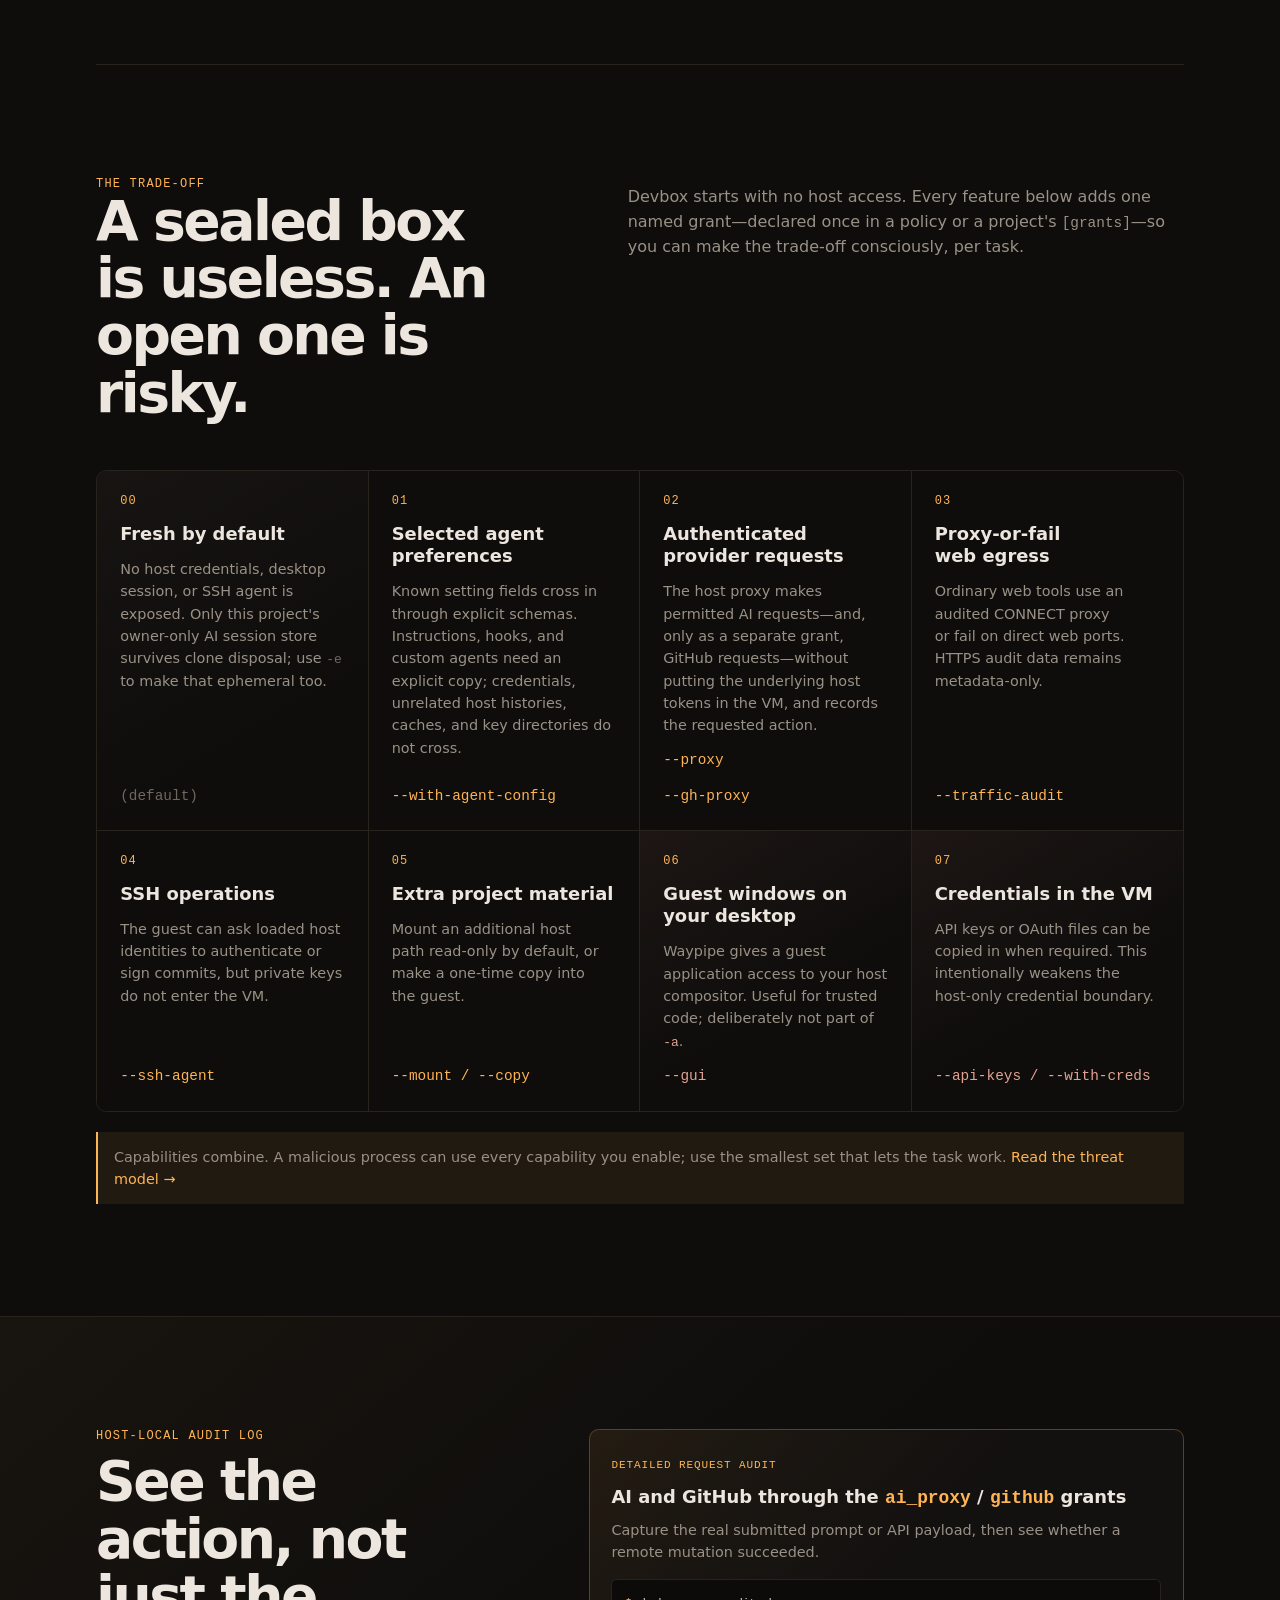
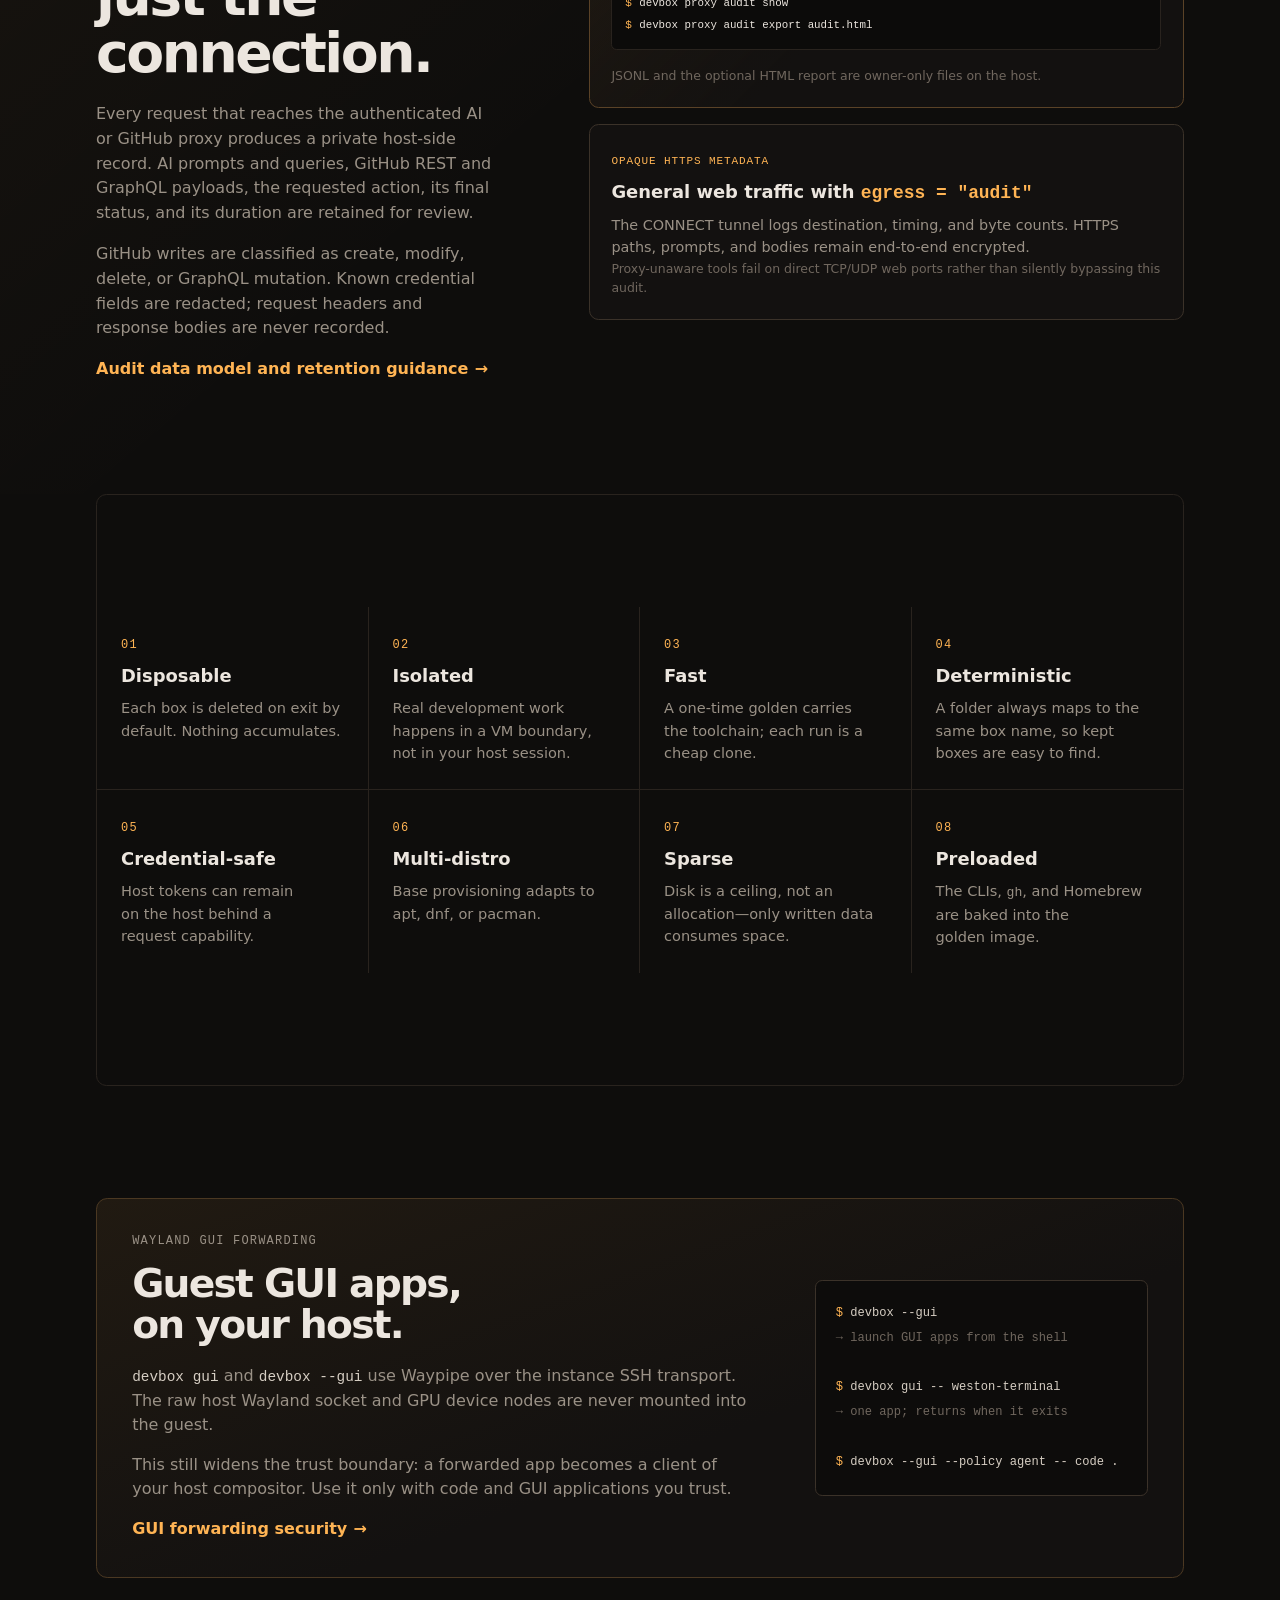
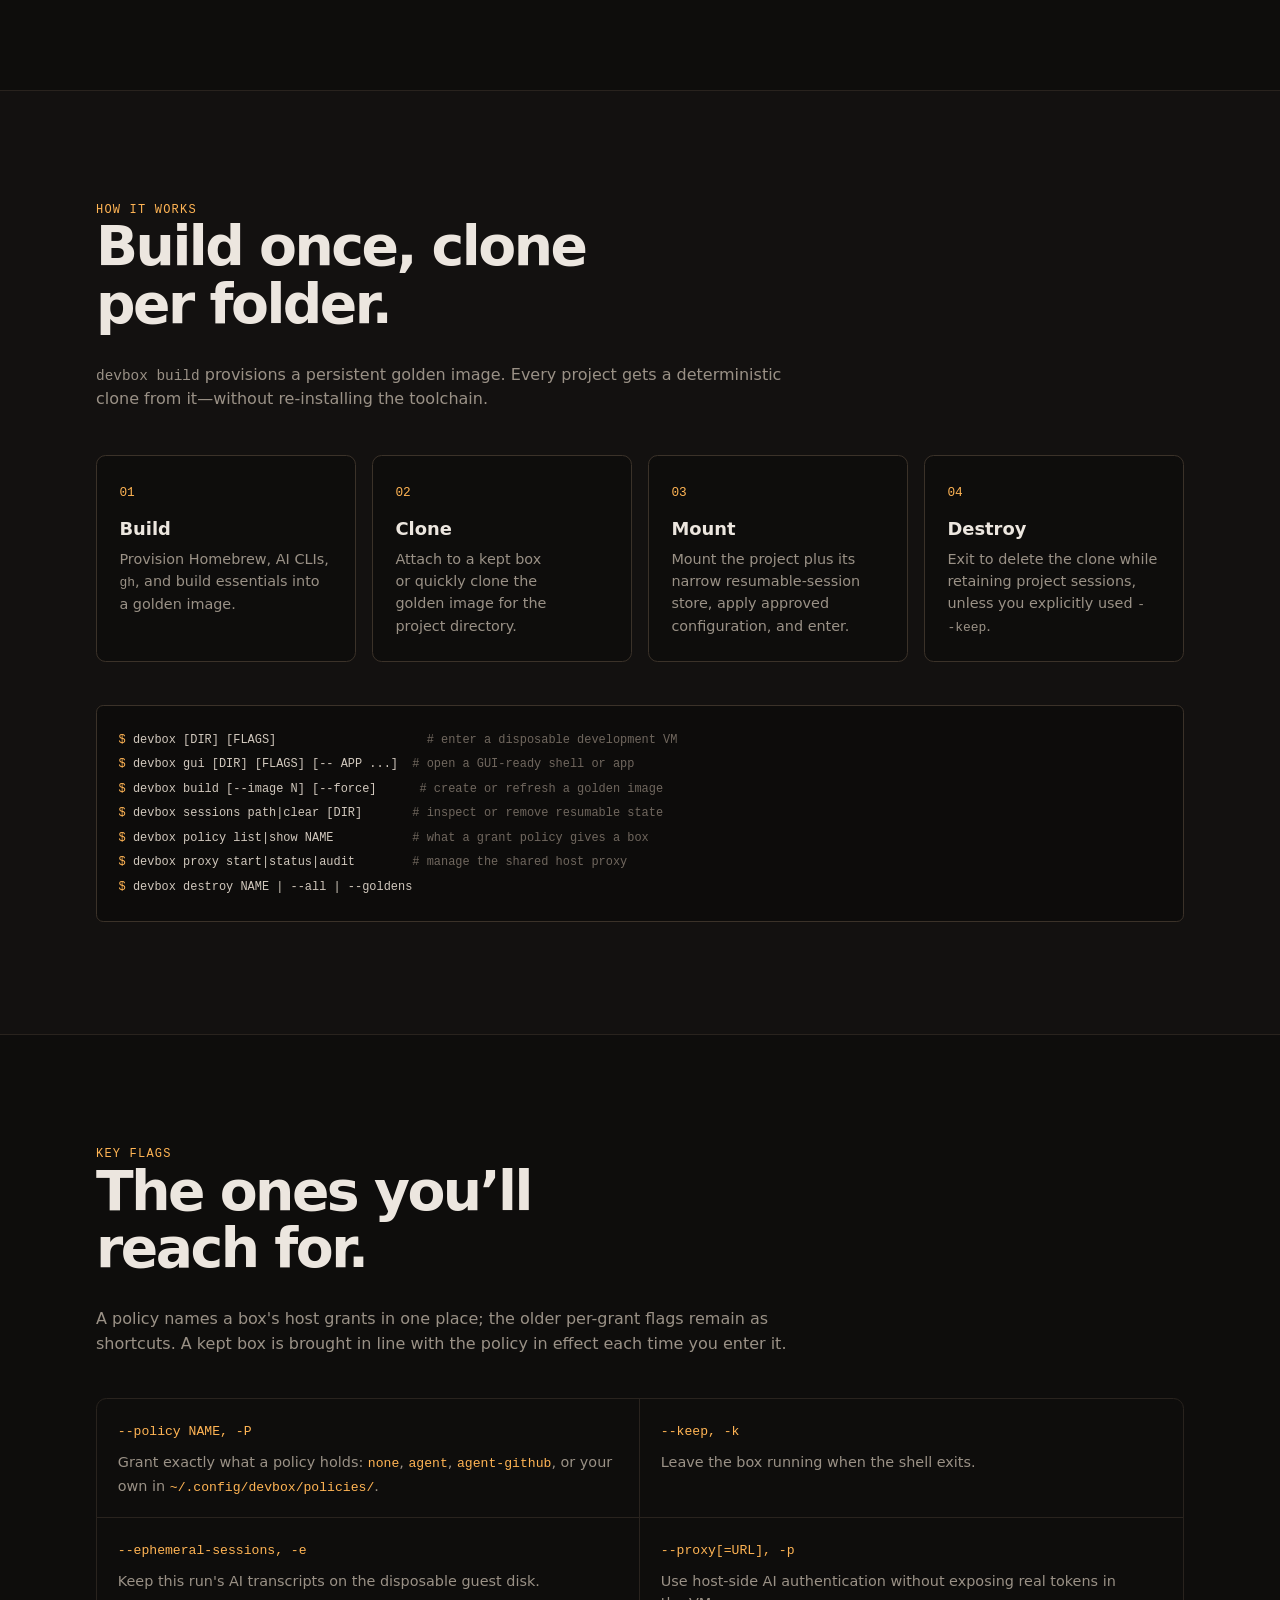
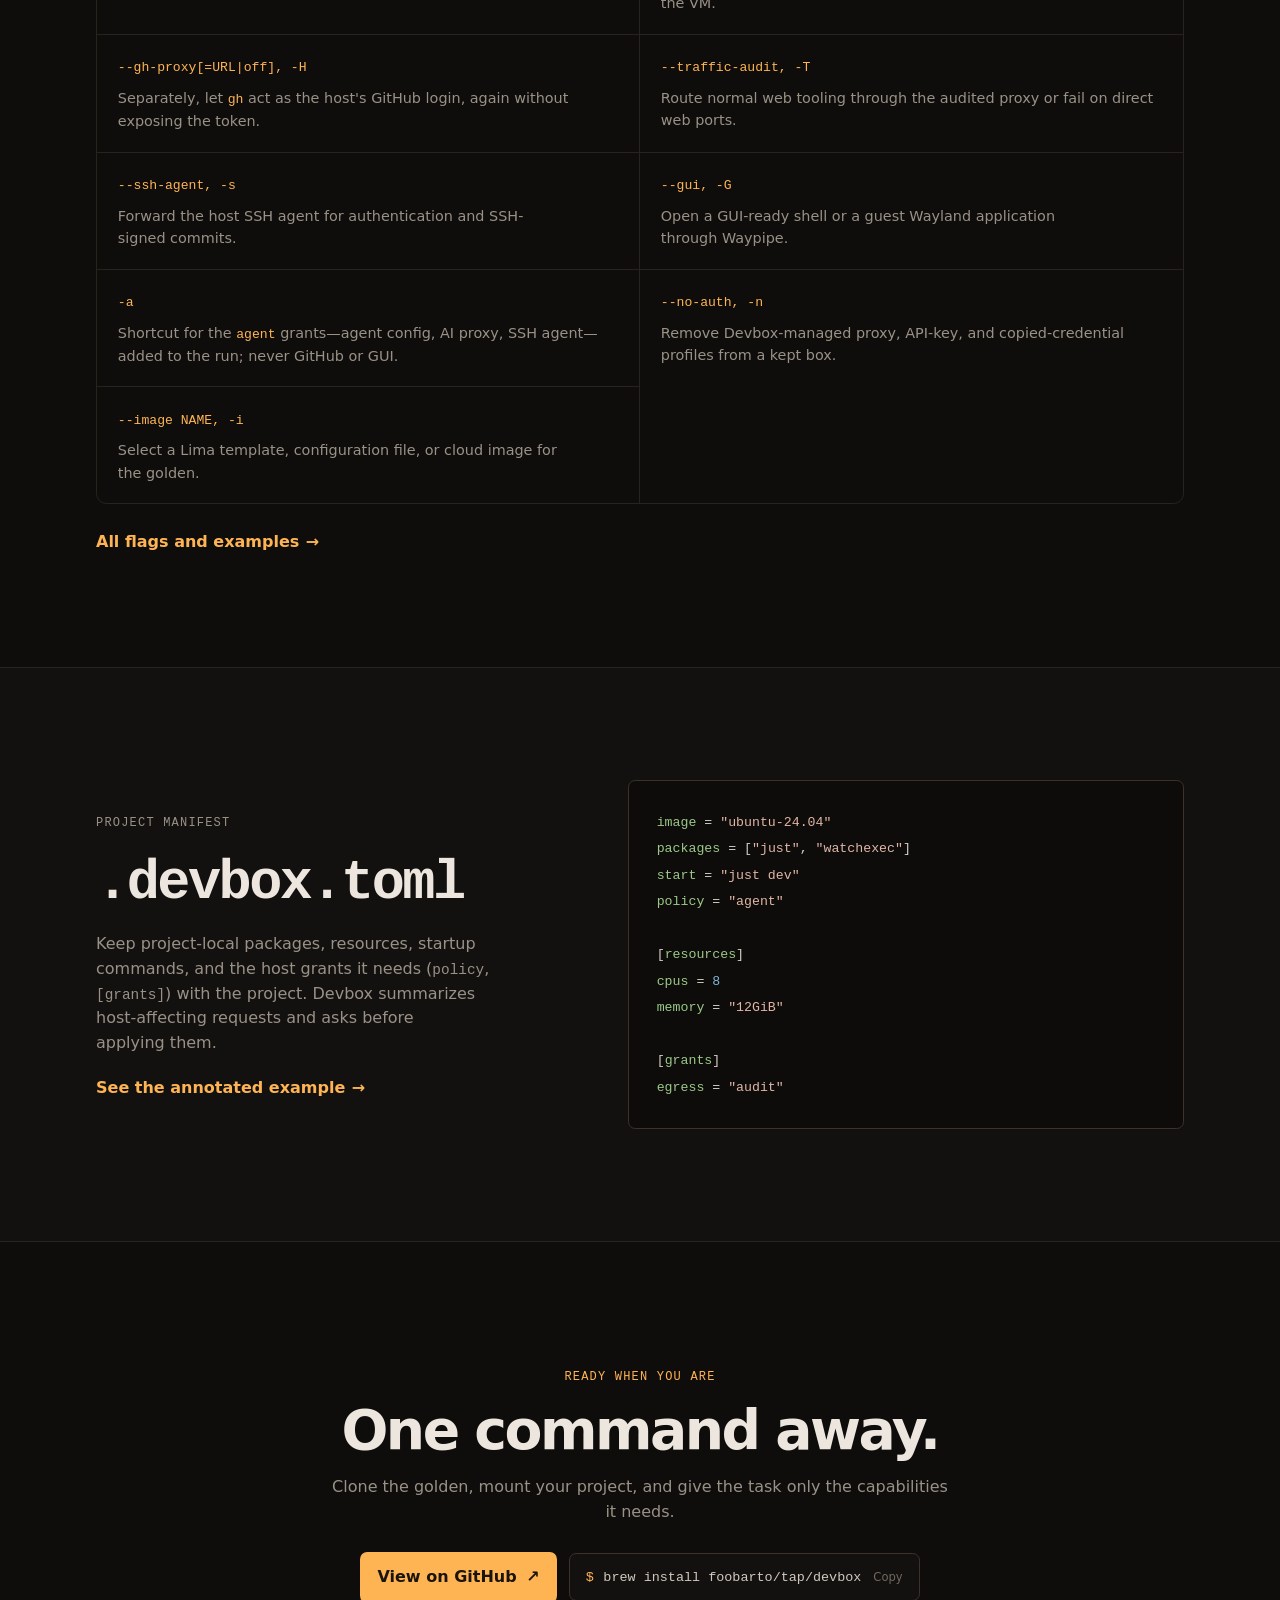
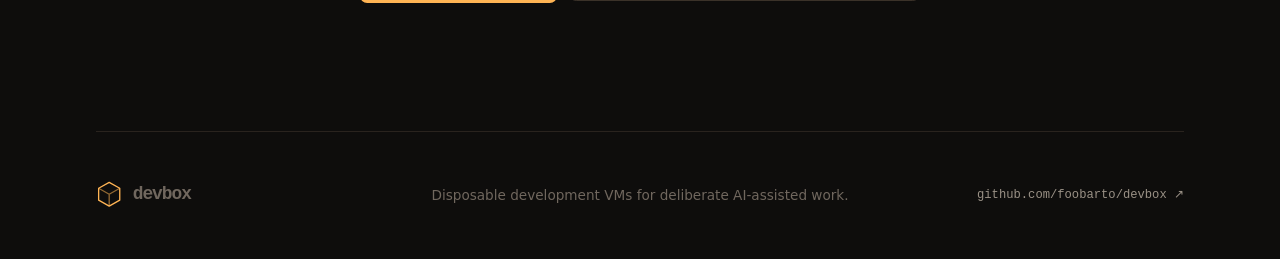
==== commit cc40fa01: "Release v2.0.2: security hardening Bind goldens and kept boxes to verified identities, issue per-box" ====
--- a/docs/index.html
+++ b/docs/index.html
@@ -43,7 +43,7 @@
       <section id="top" class="hero section-grid">
         <div class="hero-glow" aria-hidden="true"></div>
         <div class="shell hero-copy">
-          <p class="eyebrow"><span class="status-dot" aria-hidden="true"></span> <span data-current-version>v2.0.1</span> · Lima ≥ 2.0</p>
+          <p class="eyebrow"><span class="status-dot" aria-hidden="true"></span> <span data-current-version>v2.0.2</span> · Lima ≥ 2.0</p>
           <div class="hero-title">
             <svg class="hero-mark" viewBox="0 0 60 66" aria-hidden="true">
               <path d="M30 3 54 16.5v27L30 57 6 43.5v-27L30 3Z"></path>
@@ -97,8 +97,8 @@
             <code>(default)</code>
           </article>
           <article class="capability">
-            <p class="capability-number">01</p><h3>Non-secret agent context</h3>
-            <p>Selected rules, prompts, settings, and custom agents cross in. Credentials, unrelated host histories, caches, and key directories do not.</p>
+            <p class="capability-number">01</p><h3>Selected agent preferences</h3>
+            <p>Known setting fields cross in through explicit schemas. Instructions, hooks, and custom agents need an explicit copy; credentials, unrelated host histories, caches, and key directories do not cross.</p>
             <code>--with-agent-config</code>
           </article>
           <article class="capability">
